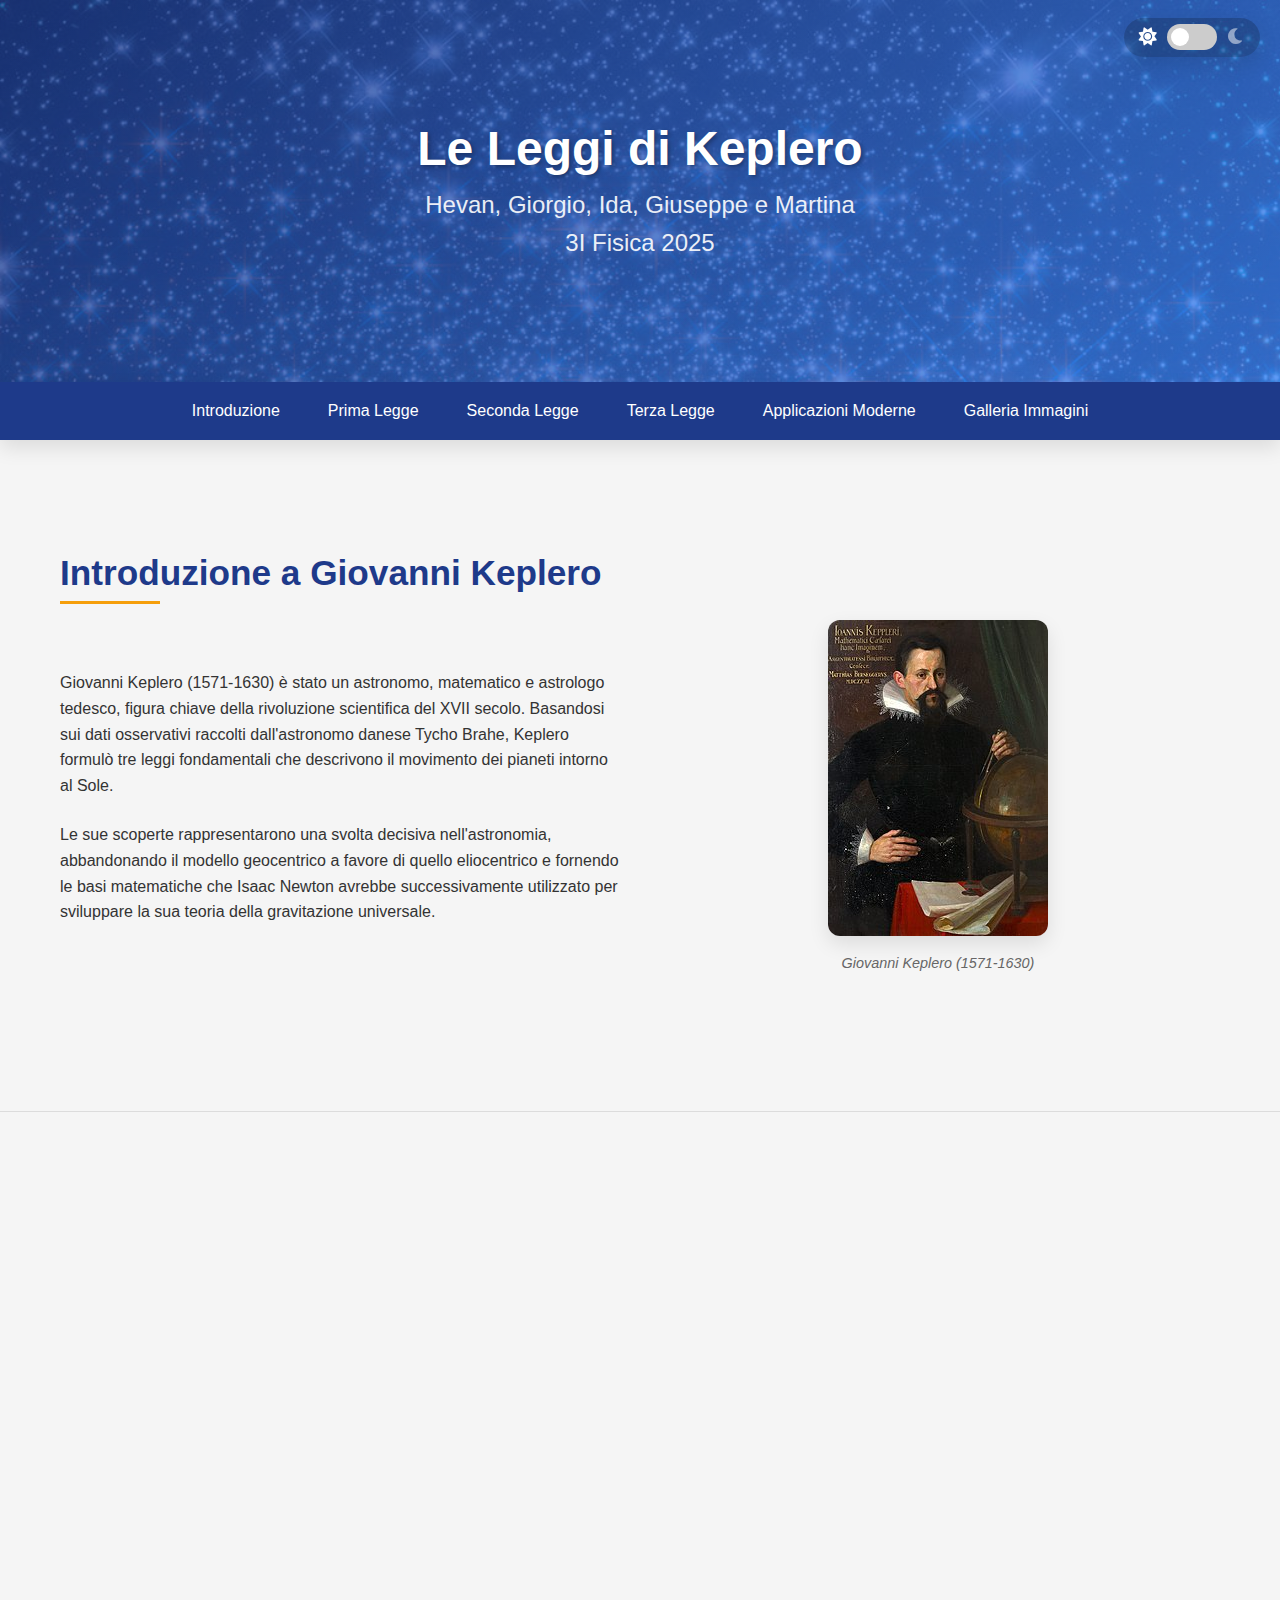
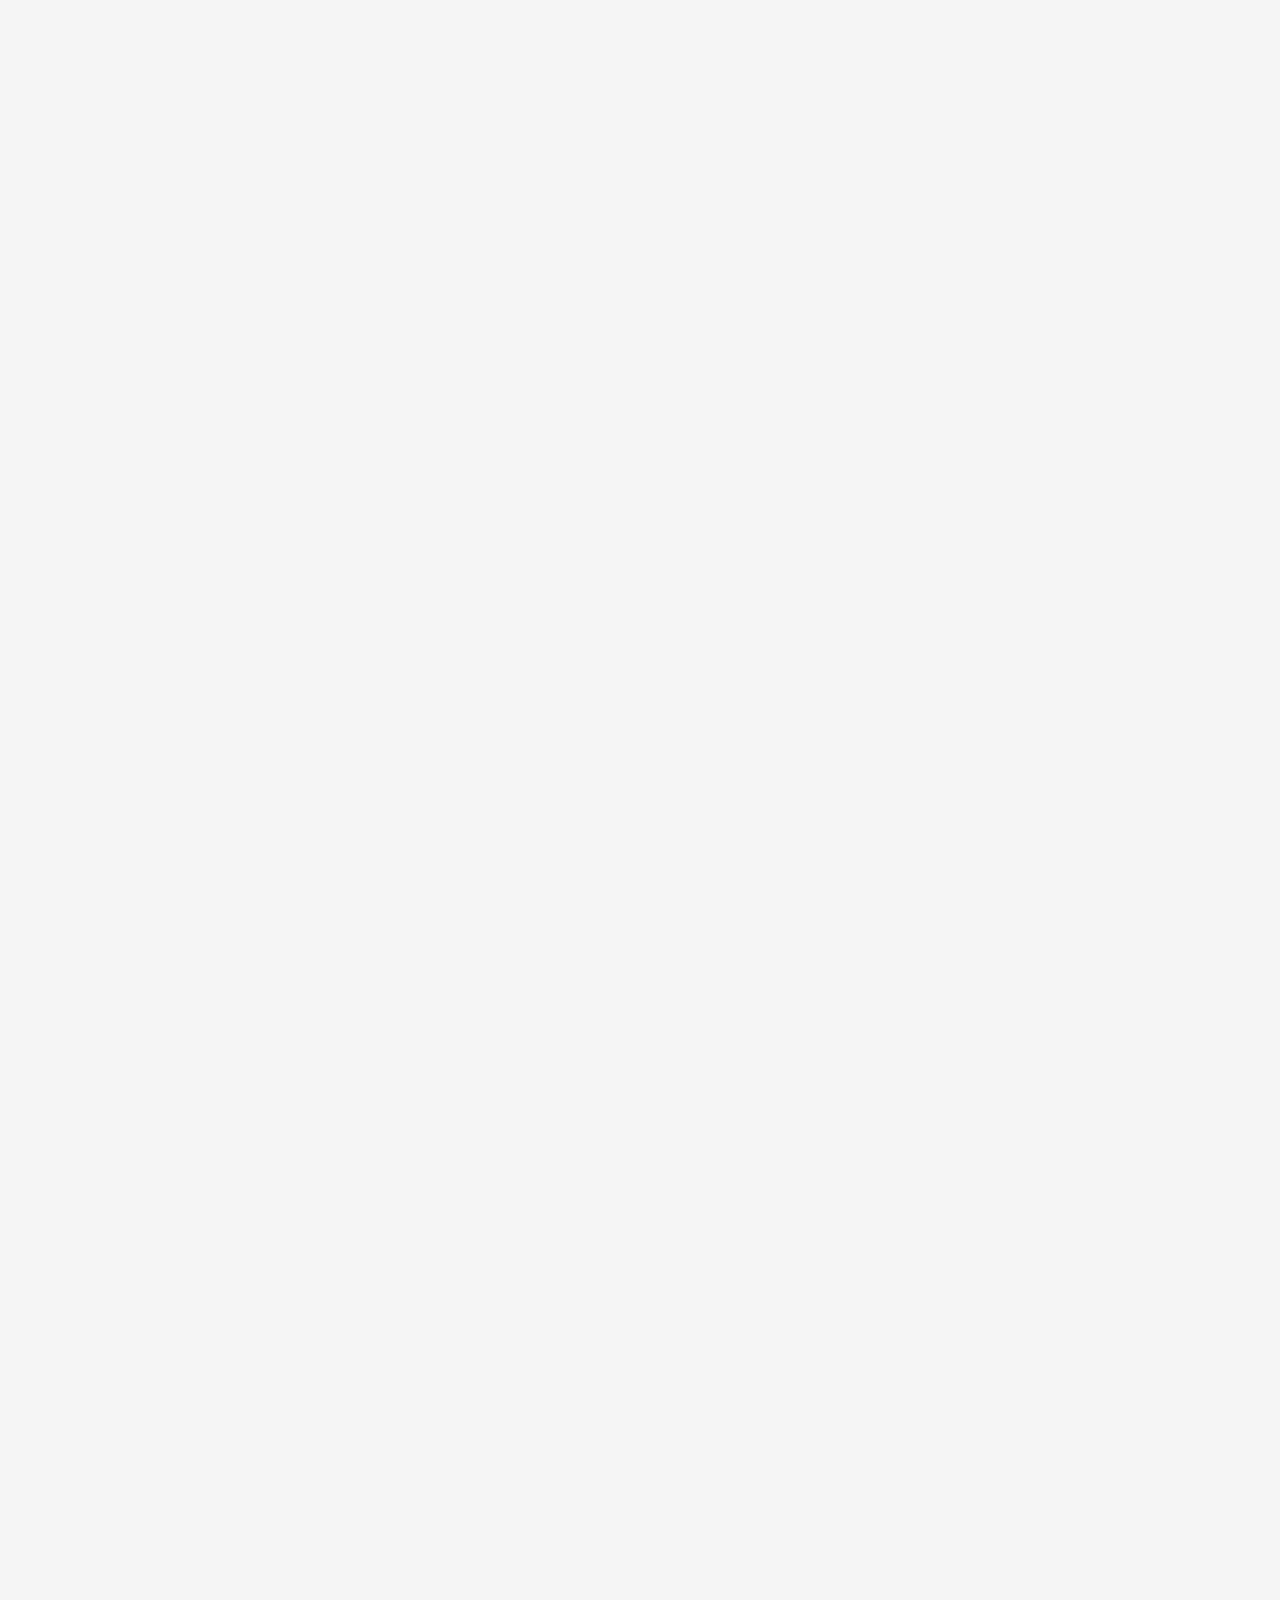
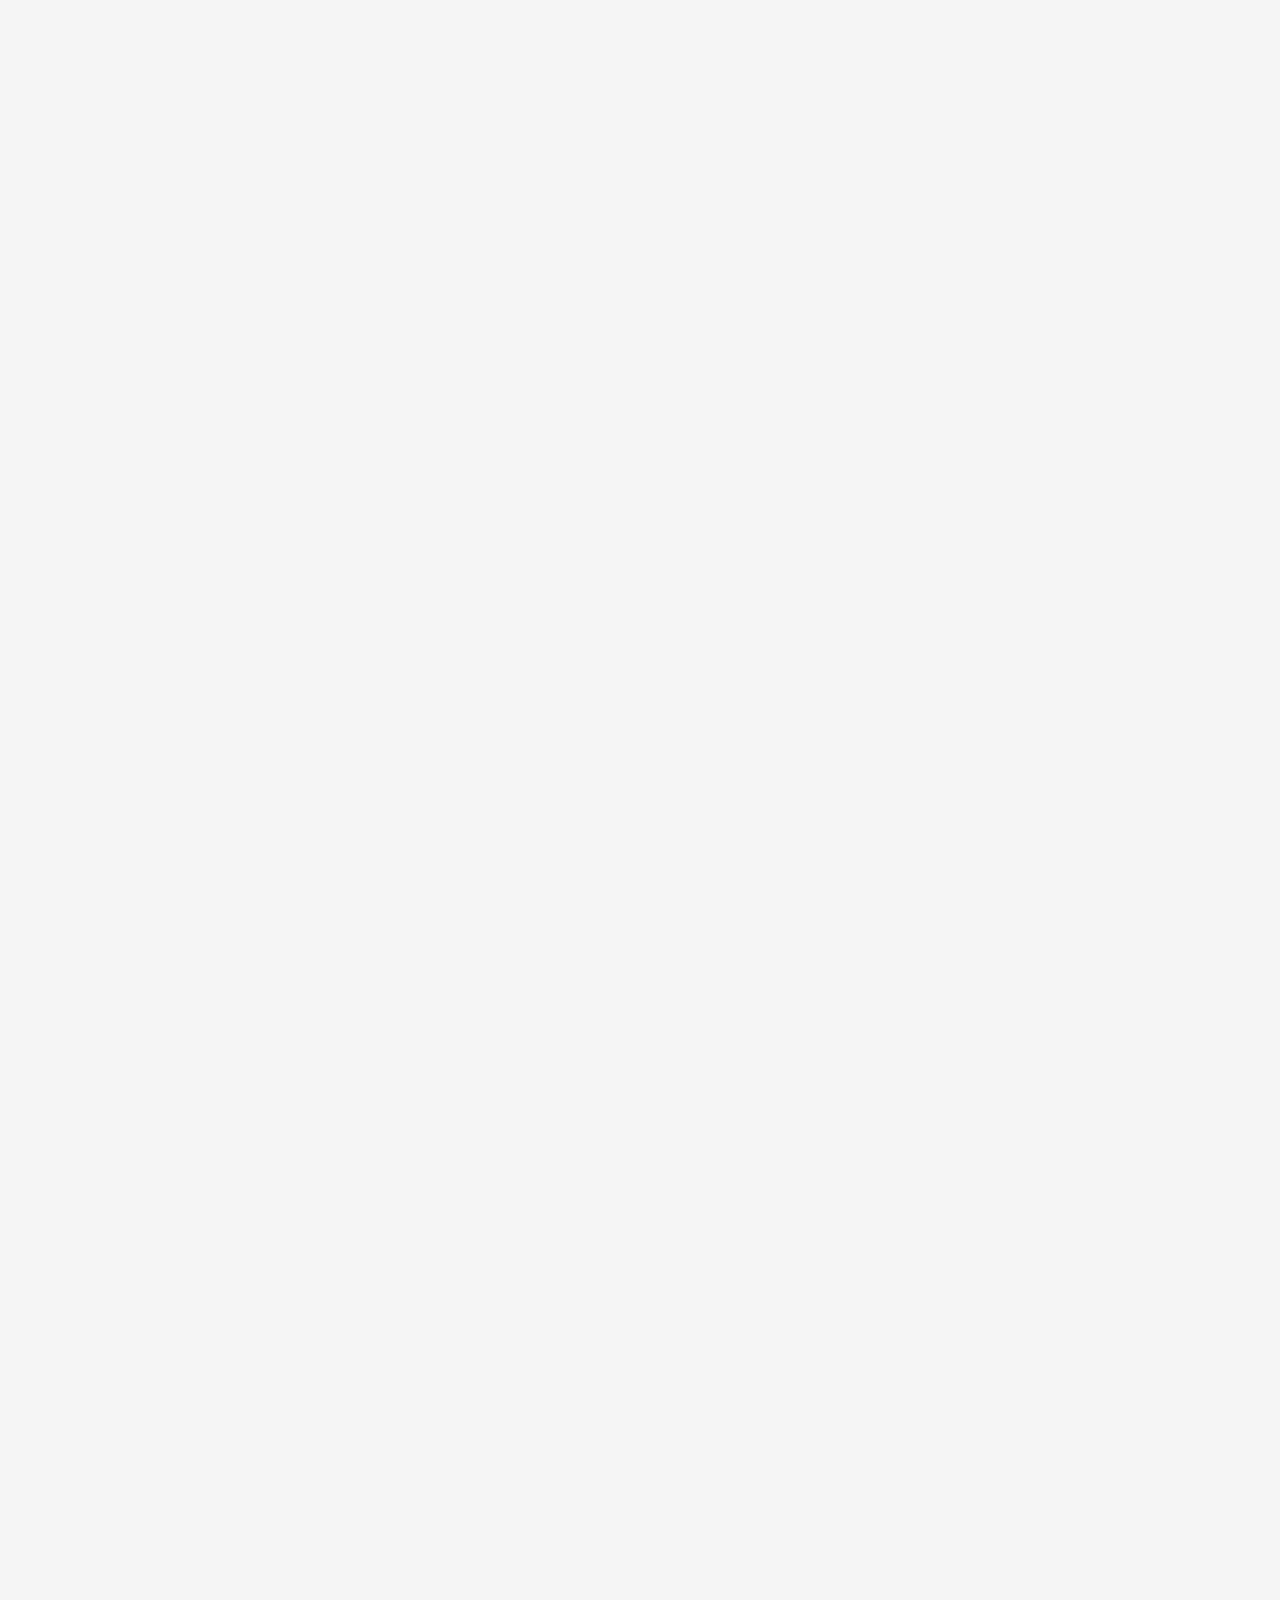
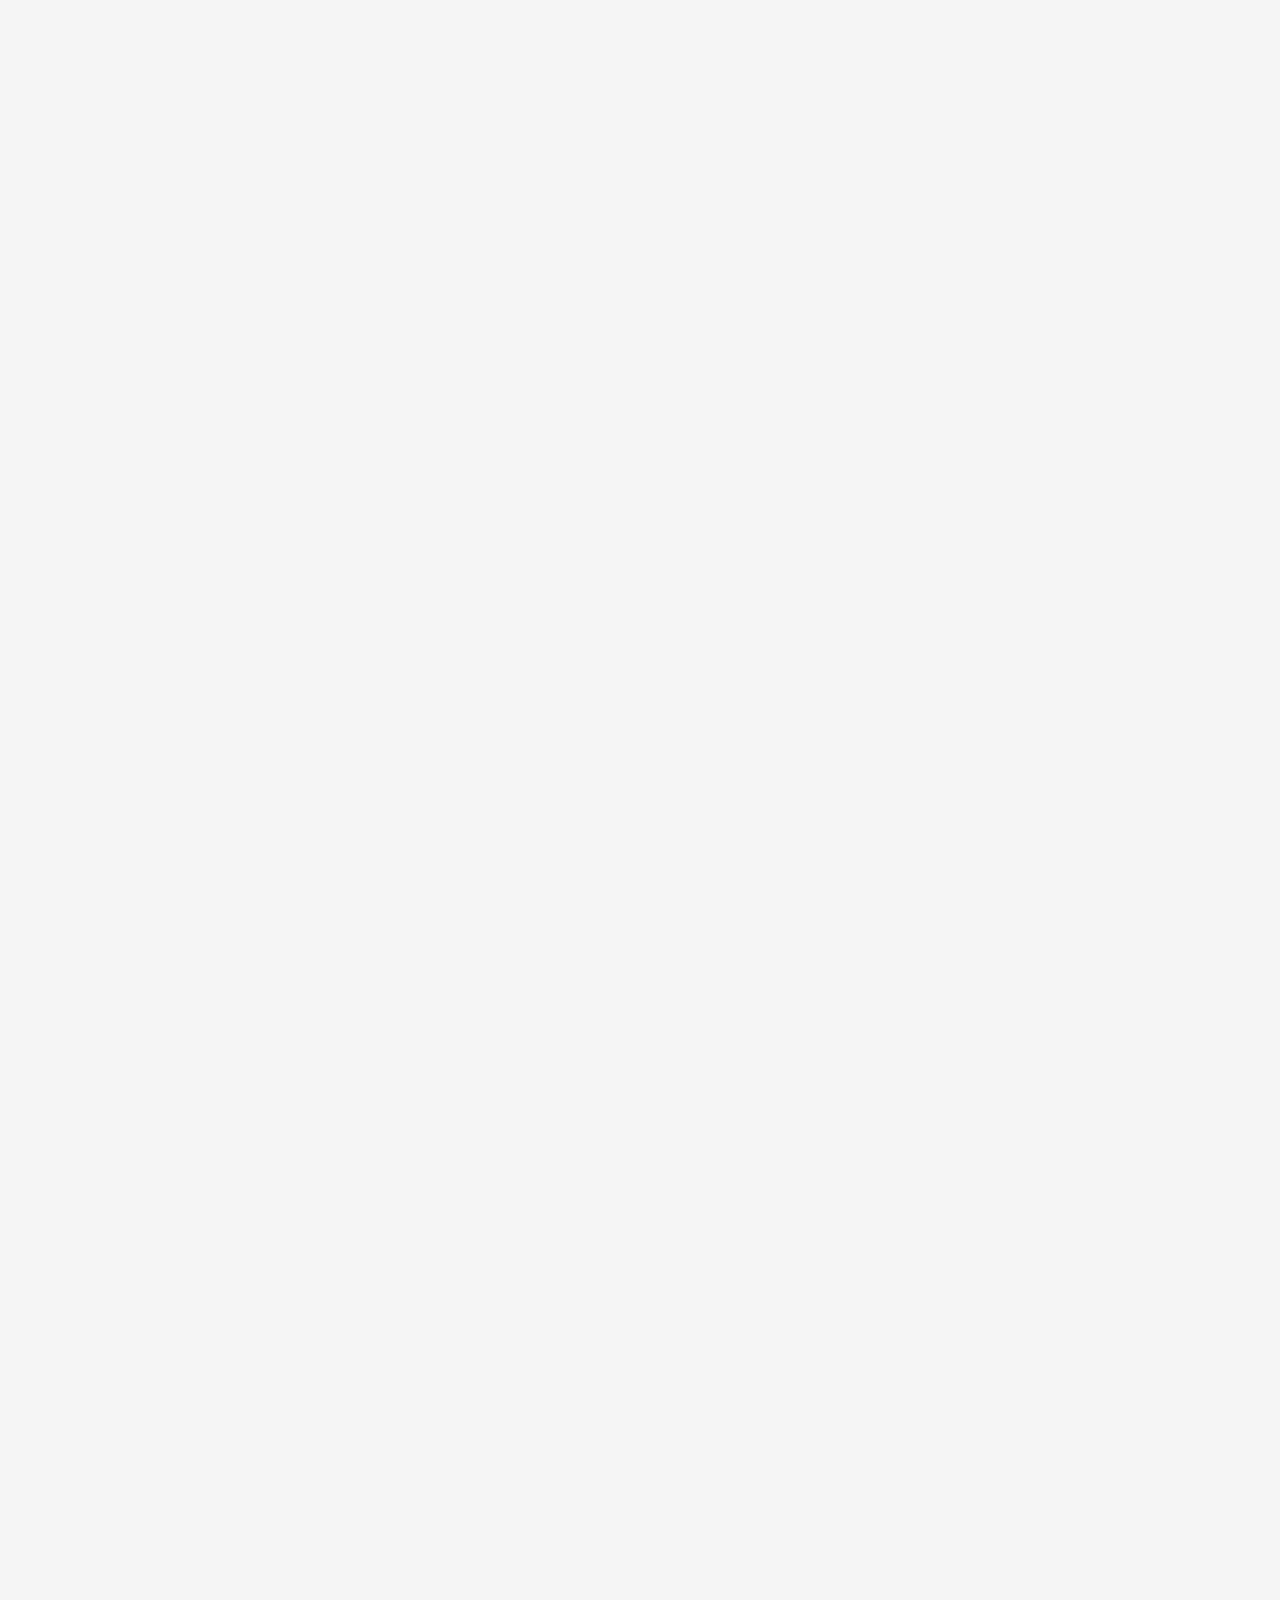
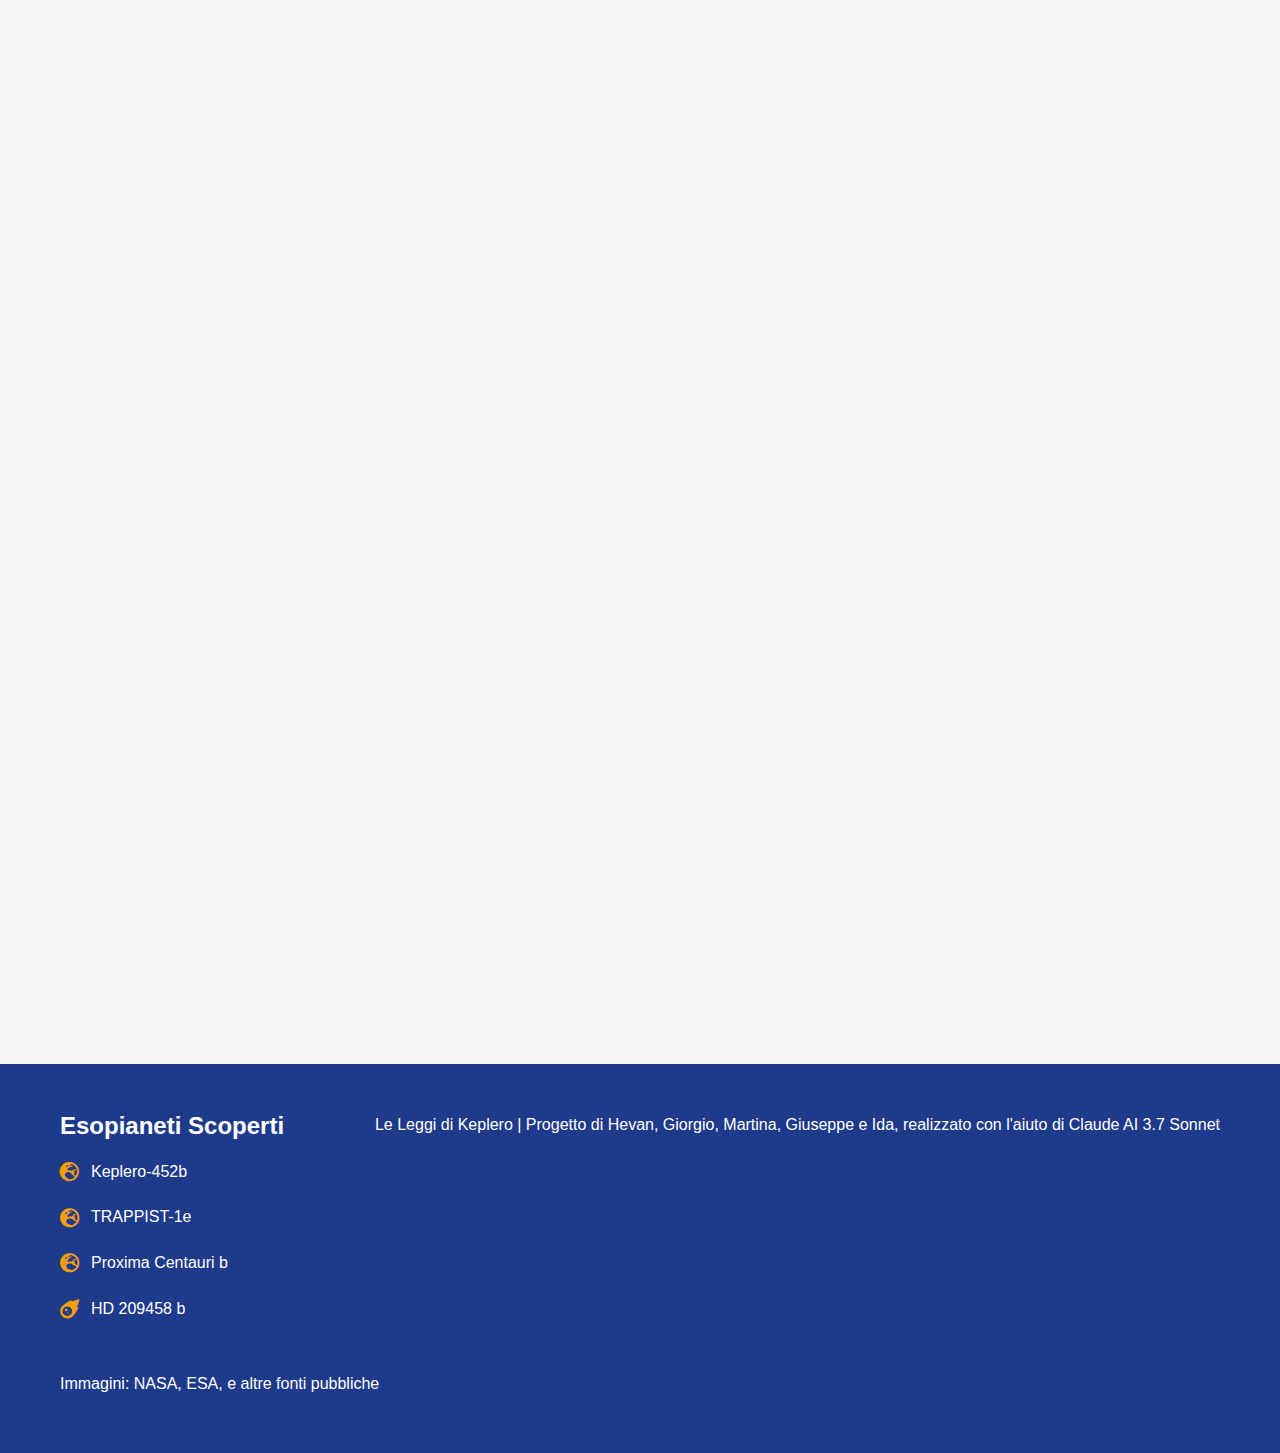
==== index.html @ 2bec8895 "Update index.html" ====
<!DOCTYPE html>
<html lang="it" data-theme="light">
<head>
    <meta charset="UTF-8">
    <meta name="viewport" content="width=device-width, initial-scale=1.0">
    <title>Le Leggi di Keplero</title>
    <link rel="stylesheet" href="styles.css">
    <link rel="icon" href="/images/Kepler.jpeg">
    <link rel="stylesheet" href="https://cdnjs.cloudflare.com/ajax/libs/font-awesome/6.0.0-beta3/css/all.min.css">
    <link rel="stylesheet" href="custom-icons.css">
</head>
<body>
    <!-- Theme Switch -->
    <div class="theme-switch-wrapper">
        <span class="theme-icon"><i class="fas fa-sun"></i></span>
        <label class="theme-switch" for="checkbox">
            <input type="checkbox" id="checkbox" />
            <div class="slider"></div>
        </label>
        <span class="theme-icon"><i class="fas fa-moon"></i></span>
    </div>

    <header>
        <div class="header-content">
            <h1>Le Leggi di Keplero</h1>
            <p class="subtitle"></p>
            <p class="subtitle">Hevan, Giorgio, Ida, Giuseppe e Martina</p>
            <p class="subtitle">3I Fisica 2025</p>
        </div>
    </header>

    <nav>
        <button class="dropdown-toggle"><i class="fas fa-chevron-down"></i> Menu</button>
        <ul class="dropdown-menu">
            <li><a href="#introduzione">Introduzione</a></li>
            <li><a href="#prima-legge">Prima Legge</a></li>
            <li><a href="#seconda-legge">Seconda Legge</a></li>
            <li><a href="#terza-legge">Terza Legge</a></li>
            <li><a href="#applicazioni">Applicazioni Moderne</a></li>
            <li><a href="#galleria">Galleria Immagini</a></li>
        </ul>
    </nav>

    <main>
        <section id="introduzione" class="section">
            <div class="container">
                <h2>Introduzione a Giovanni Keplero</h2>
                <div class="content-with-image">
                    <div class="text-content">
                        <p>Giovanni Keplero (1571-1630) è stato un astronomo, matematico e astrologo tedesco, figura chiave della rivoluzione scientifica del XVII secolo. Basandosi sui dati osservativi raccolti dall'astronomo danese Tycho Brahe, Keplero formulò tre leggi fondamentali che descrivono il movimento dei pianeti intorno al Sole.</p>
                        <p>Le sue scoperte rappresentarono una svolta decisiva nell'astronomia, abbandonando il modello geocentrico a favore di quello eliocentrico e fornendo le basi matematiche che Isaac Newton avrebbe successivamente utilizzato per sviluppare la sua teoria della gravitazione universale.</p>
                    </div>
                    <div class="image-container">
                        <img src="images/kepler-portrait.jpg" alt="Ritratto di Giovanni Keplero">
                        <p class="caption">Giovanni Keplero (1571-1630)</p>
                    </div>
                </div>
            </div>
        </section>

        <section id="prima-legge" class="section">
            <div class="container">
                <h2>Prima Legge di Keplero: Legge delle Orbite Ellittiche</h2>
                <div class="content-with-image">
                    <div class="text-content">
                        <p><strong>"L'orbita di ogni pianeta è un'ellisse, con il Sole situato in uno dei due fuochi."</strong></p>
                        <p>Questa legge rappresentò una rottura rivoluzionaria con la tradizione astronomica precedente, che considerava le orbite planetarie come circolari perfette. Giovanni Keplero scoprì che le orbite sono in realtà ellittiche, con il Sole posizionato in uno dei due fuochi dell'ellisse, non al centro.</p>
                        <p>L'eccentricità dell'ellisse varia da pianeta a pianeta: alcune orbite sono quasi circolari (come quella della Terra), mentre altre sono più allungate (come quella di Marte o di Plutone).</p>
                    </div>
                    <div class="image-container">
                        <img src="images/first-law.jpg" alt="Prima Legge di Keplero - Orbite Ellittiche">
                        <p class="caption">Rappresentazione dell'orbita ellittica con il Sole in uno dei fuochi</p>
                    </div>
                </div>
                <div class="formula-box">
                    <h3>Equazione dell'ellisse in forma canonica:</h3>
                    <p class="formula">$$\frac{x^2}{a^2} + \frac{y^2}{b^2} = 1$$</p>
                    <p>Dove:</p>
                    <ul>
                        <li>a = semiasse maggiore</li>
                        <li>b = semiasse minore (dove $b = \sqrt{a^2-c^2}$)</li>
                        <li>c = distanza focale</li>
                        <li>e = eccentricità</li>
                    </ul>
                </div>
            </div>
        </section>

        <section id="seconda-legge" class="section">
            <div class="container">
                <h2>Seconda Legge di Keplero: Legge delle Aree Uguali</h2>
                <div class="content-with-image">
                    <div class="text-content">
                        <p><strong>"La linea, detta raggio vettore, che congiunge un pianeta al Sole spazza aree uguali in tempi uguali."</strong></p>
                        <p>Questa legge descrive la velocità con cui un pianeta si muove lungo la sua orbita. Quando un pianeta è più vicino al Sole (perielio), si muove più velocemente; quando è più lontano (afelio), si muove più lentamente.</p>
                        <p>In termini matematici, la legge afferma che la velocità areolare (l'area spazzata dalla linea Sole-pianeta nell'unità di tempo) è costante. Questa legge è una conseguenza della conservazione del momento angolare.</p>
                    </div>
                    <div class="image-container">
                        <img src="images/second-law.jpg" alt="Seconda Legge di Keplero - Aree Uguali">
                        <p class="caption">Aree uguali sono spazzate in tempi uguali</p>
                    </div>
                </div>
                <div class="formula-box">
                    <h3>Relazione tra velocità e distanza:</h3>
                    <p class="formula">$$v_A \cdot D_A = v_P \cdot D_P$$</p>
                    <p>Dove:</p>
                    <ul>
                        <li>v<sub>A</sub> = velocità all'afelio</li>
                        <li>v<sub>P</sub> = velocità al perielio</li>
                        <li>D<sub>A</sub> = a + c = distanza dal Sole all'afelio</li>
                        <li>D<sub>P</sub> = a - c = distanza dal Sole al perielio</li>
                    </ul>
                    <p class="note">Questa formula è una conseguenza diretta della conservazione del momento angolare e mostra come la velocità di un pianeta sia inversamente proporzionale alla sua distanza dal Sole.</p>
                </div>
            </div>
        </section>

        <section id="terza-legge" class="section">
            <div class="container">
                <h2>Terza Legge di Keplero: Legge del periodo di rivoluzione</h2>
                <div class="content-with-image">
                    <div class="text-content">
                        <p><strong>"Il quadrato del periodo orbitale di un pianeta è proporzionale al cubo del semiasse maggiore della sua orbita."</strong></p>
                        <p>Questa legge stabilisce una relazione matematica precisa tra il tempo che un pianeta impiega per completare un'orbita (periodo orbitale) e la sua distanza media dal Sole (semiasse maggiore dell'ellisse).</p>
                        <p>Giovanni Keplero scoprì questa relazione confrontando i dati di diversi pianeti, notando che i pianeti più lontani dal Sole impiegano più tempo per completare le loro orbite secondo una proporzione specifica.</p>
                    </div>
                    <div class="image-container">
                        <img src="images/third-law.jpg" alt="Terza Legge di Keplero - Legge Armonica">
                        <p class="caption">Relazione tra periodo orbitale e distanza dal Sole</p>
                    </div>
                </div>
                <div class="formula-box">
                    <h3>Formula matematica:</h3>
                    <p class="formula">$${T^2} = {K}\cdot{a^3}$$</p>
                    <p>Dove:</p>
                    <ul>
                        <li>T = periodo orbitale</li>
                        <li>a = semiasse maggiore</li>
                        <li>K = costante di Keplero</li>
                    </ul>
                </div>
            </div>
        </section>

        <section id="applicazioni" class="section">
            <div class="container">
                <h2>Applicazioni Moderne delle Leggi di Keplero</h2>
                <div class="applications-grid">
                    <div class="application-card">
                        <div class="card-icon"><i class="fas fa-satellite"></i></div>
                        <h3>Meccanica Orbitale</h3>
                        <p>Le leggi di Keplero sono fondamentali per il calcolo delle orbite dei satelliti artificiali e per le missioni spaziali. Ingegneri e scienziati utilizzano queste leggi per determinare le traiettorie ottimali e il consumo di carburante.</p>
                    </div>
                    <div class="application-card">
                        <div class="card-icon"><i class="fas fa-globe-europe"></i></div>
                        <h3>Scoperta di Esopianeti</h3>
                        <p>Gli astronomi utilizzano le deviazioni dalle leggi di Keplero per rilevare pianeti extrasolari. Osservando le "oscillazioni" di una stella, possono dedurre la presenza e le caratteristiche dei pianeti che le orbitano attorno.</p>
                    </div>
                    <div class="application-card">
                        <div class="card-icon"><i class="fas fa-rocket"></i></div>
                        <h3>Missioni Interplanetarie</h3>
                        <p>Per le missioni verso altri pianeti, le leggi di Keplero aiutano a calcolare le "finestre di lancio" ottimali e le manovre di assistenza gravitazionale, risparmiando tempo e carburante.</p>
                    </div>
                    <div class="application-card">
                        <div class="card-icon"><i class="fas fa-meteor"></i></div>
                        <h3>Studio degli Asteroidi</h3>
                        <p>Le leggi di Keplero sono utilizzate per tracciare le orbite degli asteroidi e valutare il rischio di impatto con la Terra, contribuendo ai sistemi di allerta precoce.</p>
                    </div>
                </div>
            </div>
        </section>
<!-- Aggiungere questa nuova sezione dopo la sezione delle applicazioni -->
    <section id="simulazioni" class="section">
        <div class="container">
            <h2>Simulazioni Interattive</h2>
            <div class="simulation-container">
                <div class="simulation-info">
                    <h3>Esplora le Leggi di Keplero</h3>
                    <p>Prova le simulazioni interattive delle Leggi di Keplero realizzate dall'Università del Colorado. Queste simulazioni ti permettono di esplorare il movimento dei pianeti e visualizzare in modo dinamico i principi descritti dalle leggi di Keplero.</p>
                    <p>Puoi modificare parametri come la massa, la velocità e la posizione dei pianeti per vedere come cambiano le loro orbite, sperimentare con l'eccentricità delle ellissi e osservare la legge delle aree in azione.</p>
                </div>
                <a href="https://phet.colorado.edu/it/simulations/" target="_blank" class="phet-button">
                    <span>Vai alle Simulazioni PhET</span>
                    <i class="fas fa-external-link-alt"></i>
                </a>
            </div>
            <div class="simulation-preview">
                <div class="preview-frame">
                    <iframe src="https://phet.colorado.edu/sims/html/keplers-laws/latest/keplers-laws_it.html" width="100%" height="500" frameborder="0" allowfullscreen></iframe>
                </div>
                <p class="caption">Simulazioni interattive delle Leggi di Keplero - PhET Colorado</p>
            </div>
        </div>
    </section>

        <section id="galleria" class="section">
            <div class="container">
                <h2>Galleria Immagini</h2>
                <div class="gallery">
                    <div class="gallery-item">
                        <img src="images/solar-system.jpg" alt="Sistema Solare">
                        <p class="caption">Il Sistema Solare con le orbite ellittiche dei pianeti</p>
                    </div>
                    <div class="gallery-item">
                        <img src="images/kepler-manuscript.jpg" alt="Manoscritto di Keplero">
                        <p class="caption">Pagina originale dal manoscritto di Giovanni Keplero</p>
                    </div>
                    <div class="gallery-item">
                        <img src="images/kepler-telescope.jpg" alt="Telescopio Keplero">
                        <p class="caption">Il telescopio spaziale Keplero, lanciato dalla NASA nel 2009</p>
                    </div>
                    <div class="gallery-item">
                        <img src="images/exoplanets.jpg" alt="Esopianeti">
                        <p class="caption">Rappresentazione artistica di un sistema di esopianeti</p>
                    </div>
                </div>
            </div>
        </section>
    </main>

    <footer>
        <div class="container">
            <div class="footer-content">
                <div class="footer-section">
                    <h3>Esopianeti Scoperti</h3>
                    <ul class="exoplanet-list">
                        <li><i class="fas fa-planet-ringed"></i> <a href="https://exoplanets.nasa.gov/exoplanet-catalog/5194/kepler-452-b/">Keplero-452b</a></li>
                        <li><i class="fas fa-planet"></i> <a href="https://exoplanets.nasa.gov/exoplanet-catalog/7841/trappist-1-e/" target="_blank">TRAPPIST-1e</a></li>
                        <li><i class="fas fa-globe-europe"></i> <a href="https://exoplanets.nasa.gov/exoplanet-catalog/5934/proxima-centauri-b/" target="_blank">Proxima Centauri b</a></li>
                        <li><i class="fas fa-meteor"></i> <a href="https://exoplanets.nasa.gov/exoplanet-catalog/7020/hd-209458-b/" target="_blank">HD 209458 b</a></li>
                    </ul>
                </div>
                <p> Le Leggi di Keplero | Progetto di Hevan, Giorgio, Martina, Giuseppe e Ida, realizzato con l'aiuto di Claude AI 3.7 Sonnet</p>
                <p>Immagini: NASA, ESA, e altre fonti pubbliche</p>
            </div>
        </div>
    </footer>

    <script src="https://polyfill.io/v3/polyfill.min.js?features=es6"></script>
    <script id="MathJax-script" async src="https://cdn.jsdelivr.net/npm/mathjax@3/es5/tex-mml-chtml.js"></script>
    <script>
        window.MathJax = {
            tex: {
                inlineMath: [['$', '$'], ['\\(', '\\)']],
                displayMath: [['$$', '$$'], ['\\[', '\\]']],
                processEscapes: true
            },
            svg: {
                fontCache: 'global'
            },
            startup: {
                ready: function() {
                    MathJax.startup.defaultReady();
                    
                    // Function to update MathJax for dark mode
                    function updateMathJaxForTheme() {
                        const isDarkMode = document.documentElement.getAttribute('data-theme') === 'dark';
                        const mathElements = document.querySelectorAll('.formula');
                        
                        mathElements.forEach(function(element) {
                            if (isDarkMode) {
                                element.classList.add('dark-formula');
                            } else {
                                element.classList.remove('dark-formula');
                            }
                        });
                        
                        // Force MathJax to rerender
                        MathJax.typeset();
                    }
                    
                    // Initial update
                    updateMathJaxForTheme();
                    
                    // Listen for theme changes
                    const toggleSwitch = document.querySelector('#checkbox');
                    if (toggleSwitch) {
                        toggleSwitch.addEventListener('change', updateMathJaxForTheme);
                    }
                }
            }
        };
    </script>
    <script src="script.js"></script>
    
    <!-- Lightbox -->
    <div class="lightbox" id="imageLightbox">
        <div class="lightbox-close">
            <i class="fas fa-times"></i>
        </div>
        <div class="lightbox-content">
            <img src="" alt="" class="lightbox-image">
            <div class="lightbox-navigation">
                <div class="lightbox-nav-button prev-button">
                    <i class="fas fa-chevron-left"></i>
                </div>
                <div class="lightbox-nav-button next-button">
                    <i class="fas fa-chevron-right"></i>
                </div>
            </div>
        </div>
        <p class="lightbox-caption"></p>
    </div>
</body>
</html>
---- styles.css ----
/* Base Styles */
:root {
    --primary-color: #1e3a8a;
    --secondary-color: #3b82f6;
    --accent-color: #f59e0b;
    --background-color: #f5f5f5;
    --text-color: #333;
    --light-text: #fff;
    --border-radius: 12px;
    --box-shadow: 0 8px 20px rgba(0, 0, 0, 0.1);
    --card-bg: #fff;
    --formula-bg: #fff;
    --formula-text: #000;
    --nav-bg: #1e3a8a;
    --header-bg: linear-gradient(135deg, #1e3a8a, #3b82f6);
    --section-bg: #f5f5f5;
    --transition-speed: 0.4s;
}

[data-theme="dark"] {
    --primary-color: #4f46e5;
    --secondary-color: #818cf8;
    --accent-color: #fbbf24;
    --background-color: #0f172a;
    --text-color: #f0f0f0;
    --light-text: #fff;
    --box-shadow: 0 8px 20px rgba(0, 0, 0, 0.3);
    --card-bg: #1e293b;
    --formula-bg: #1e293b;
    --formula-text: #fff;
    --nav-bg: #0f172a;
    --header-bg: linear-gradient(135deg, #0f172a, #1e293b);
    --section-bg: #0f172a;
}

* {
    margin: 0;
    padding: 0;
    box-sizing: border-box;
}

body {
    font-family: 'Segoe UI', Tahoma, Geneva, Verdana, sans-serif;
    line-height: 1.6;
    color: var(--text-color);
    background-color: var(--background-color);
    overflow-x: hidden;
    transition: background-color var(--transition-speed) ease, color var(--transition-speed) ease;
}

.container {
    max-width: 1200px;
    margin: 0 auto;
    padding: 0 20px;
}

/* Typography */
h1, h2, h3 {
    font-weight: 700;
    line-height: 1.2;
    margin-bottom: 1rem;
    color: var(--primary-color);
}

h1 {
    font-size: 3rem;
}

h2 {
    font-size: 2.2rem;
    position: relative;
    padding-bottom: 10px;
}

h2::after {
    content: '';
    position: absolute;
    bottom: 0;
    left: 0;
    width: 100px;
    height: 3px;
    background-color: var(--accent-color);
}

h3 {
    font-size: 1.5rem;
}

p {
    margin-bottom: 1.5rem;
}

/* Header */
header {
    background: var(--header-bg);
    color: var(--light-text);
    padding: 120px 0;
    text-align: center;
    position: relative;
    overflow: hidden;
    transition: background var(--transition-speed) ease;
}

header::before {
    content: '';
    position: absolute;
    top: 0;
    left: 0;
    width: 100%;
    height: 100%;
    background-image: url('images/stars-bg.jpg');
    background-size: cover;
    opacity: 0.2;
    z-index: 0;
    animation: slowZoom 20s infinite alternate;
}

@keyframes slowZoom {
    from { transform: scale(1); }
    to { transform: scale(1.1); }
}

.header-content {
    position: relative;
    z-index: 1;
}

header h1 {
    color: var(--light-text);
    margin-bottom: 0.5rem;
    text-shadow: 2px 2px 4px rgba(0, 0, 0, 0.3);
}

.subtitle {
    font-size: 1.5rem;
    margin-bottom: 0;
    color: var(--light-text);
    opacity: 0.9;
}

/* Navigation */
nav {
    background-color: var(--nav-bg);
    position: sticky;
    top: 0;
    z-index: 100;
    box-shadow: var(--box-shadow);
    transition: background-color var(--transition-speed) ease;
}

nav ul {
    display: flex;
    justify-content: center;
    list-style: none;
}

nav li {
    padding: 0;
    position: relative;
}

nav a {
    display: block;
    color: var(--light-text);
    text-decoration: none;
    padding: 1rem 1.5rem;
    transition: background-color 0.3s, color 0.3s;
    font-weight: 500;
    position: relative;
}

nav a::after {
    content: '';
    position: absolute;
    width: 0;
    height: 3px;
    bottom: 0;
    left: 50%;
    background-color: var(--accent-color);
    transition: width 0.3s ease, left 0.3s ease;
}

nav a:hover::after, nav a.active::after {
    width: 100%;
    left: 0;
}

nav a:hover {
    background-color: var(--secondary-color);
}

nav a.active {
    background-color: rgba(255, 255, 255, 0.1);
    font-weight: 600;
}

.dropdown-toggle {
    display: none;
    background-color: var(--primary-color);
    color: var(--light-text);
    border: none;
    padding: 10px 15px;
    cursor: pointer;
    width: 100%;
    text-align: center;
    font-size: 1.2rem;
}

.dropdown-toggle i {
    transition: transform 0.3s ease;
}

.dropdown-toggle.active i {
    transform: rotate(180deg);
}

.dropdown-menu {
    display: flex;
    justify-content: center;
    list-style: none;
    background-color: var(--nav-bg);
    width: 100%;
}

.dropdown-menu li a {
    color: var(--light-text);
    padding: 1rem 1.5rem;
    display: block;
    font-weight: 500;
    text-decoration: none;
    transition: background-color 0.3s;
}

.dropdown-menu li a:hover {
    background-color: var(--secondary-color);
}

@media (max-width: 768px) {
    .dropdown-toggle {
        display: block;
    }
    
    .dropdown-menu {
        display: none;
        flex-direction: column;
        background-color: var(--nav-bg);
        box-shadow: var(--box-shadow);
        z-index: 1000;
        width: 100%;
    }
    
    .dropdown-menu li {
        width: 100%;
        text-align: center;
        border-bottom: 1px solid rgba(255, 255, 255, 0.1);
    }
    
    .dropdown-menu li:last-child {
        border-bottom: none;
    }
    
    .dropdown-menu li a {
        width: 100%;
        display: block;
        padding: 15px 0;
        font-size: 1.1rem;
    }
    
    .dropdown-toggle.active + .dropdown-menu {
        display: flex;
    }
    
    nav ul {
        padding: 0;
        margin: 0;
    }
}

/* Main Content */
main {
    padding: 2rem 0;
    background-color: var(--section-bg);
    transition: background-color var(--transition-speed) ease;
}

.section {
    padding: 5rem 0;
    border-bottom: 1px solid rgba(0, 0, 0, 0.1);
    opacity: 0;
    transform: translateY(20px);
    transition: opacity 0.8s ease, transform 0.8s ease, background-color var(--transition-speed) ease;
}

.section.visible {
    opacity: 1;
    transform: translateY(0);
}

[data-theme="dark"] .section {
    border-bottom: 1px solid rgba(255, 255, 255, 0.1);
}

.section:last-child {
    border-bottom: none;
}

.content-with-image {
    display: flex;
    flex-wrap: wrap;
    gap: 2rem;
    align-items: center;
    margin-bottom: 2rem;
}

.text-content {
    flex: 1;
    min-width: 300px;
}

.image-container {
    flex: 1;
    min-width: 300px;
    text-align: center;
}

.image-container img {
    max-width: 100%;
    height: auto;
    border-radius: var(--border-radius);
    box-shadow: var(--box-shadow);
    transition: transform 0.3s;
}

.image-container img:hover {
    transform: scale(1.02);
}

.caption {
    font-style: italic;
    color: #666;
    margin-top: 0.5rem;
    font-size: 0.9rem;
}

/* Formula Box */
.formula-box {
    background-color: var(--formula-bg);
    border-radius: var(--border-radius);
    padding: 2.5rem;
    box-shadow: var(--box-shadow);
    margin-top: 2rem;
    border: 1px solid rgba(0, 0, 0, 0.05);
    transition: transform 0.3s ease, box-shadow 0.3s ease, background-color var(--transition-speed) ease;
}

.formula-box:hover {
    transform: translateY(-5px);
    box-shadow: 0 12px 25px rgba(0, 0, 0, 0.15);
}

.formula {
    font-size: 1.2rem;
    text-align: center;
    margin: 1.5rem 0;
    color: var(--formula-text);
}

.advanced-note {
    font-style: italic;
    color: var(--primary-color);
    margin-top: 1.5rem;
    margin-bottom: 0.5rem;
    font-weight: 600;
    font-size: 1.1rem;
    border-left: 3px solid var(--accent-color);
    padding-left: 10px;
}

.mjx-chtml {
    display: inline-block;
    line-height: 0;
    text-indent: 0;
    text-align: left;
    text-transform: none;
    font-style: normal;
    font-weight: normal;
    font-size: 100%;
    font-size-adjust: none;
    letter-spacing: normal;
    word-wrap: normal;
    direction: ltr;
    margin: 0 auto;
}

/* LaTeX formula styling for dark mode */
[data-theme="dark"] .formula .katex {
    color: var(--formula-text);
}

[data-theme="dark"] .formula .katex .mord {
    color: var(--formula-text);
}

[data-theme="dark"] .dark-formula .MathJax {
    filter: invert(1) hue-rotate(180deg);
}

[data-theme="dark"] .dark-formula .MJX-TEX {
    filter: invert(1) hue-rotate(180deg);
}

[data-theme="dark"] img {
    opacity: 1;
}

/* Applications Grid */
.applications-grid {
    display: grid;
    grid-template-columns: repeat(auto-fill, minmax(280px, 1fr));
    gap: 2rem;
    margin-top: 2rem;
}

.application-card {
    display: flex;
    flex-direction: column;
    justify-content: center;
    align-items: center;
    margin: 0 auto;
    width: 80%;
    background-color: var(--card-bg);
    border-radius: var(--border-radius);
    padding: 2.5rem;
    box-shadow: var(--box-shadow);
    transition: transform 0.3s ease, box-shadow 0.3s ease, background-color var(--transition-speed) ease;
    border: 1px solid rgba(0, 0, 0, 0.05);
    position: relative;
    overflow: hidden;
}

.application-card::before {
    content: '';
    position: absolute;
    top: 0;
    left: 0;
    width: 100%;
    height: 5px;
    background: linear-gradient(90deg, var(--primary-color), var(--accent-color));
    transform: scaleX(0);
    transform-origin: left;
    transition: transform 0.3s ease;
}

.application-card:hover {
    transform: translateY(-8px);
    box-shadow: 0 15px 30px rgba(0, 0, 0, 0.15);
}

.application-card:hover::before {
    transform: scaleX(1);
}

.card-icon {
    font-size: 2.5rem;
    color: var(--accent-color);
    margin-bottom: 1rem;
    text-align: center;
}

/* Gallery */
.gallery {
    display: grid;
    grid-template-columns: repeat(auto-fit, minmax(300px, 1fr));
    gap: 2rem;
    margin-top: 2rem;
}

.gallery-item {
    overflow: hidden;
    border-radius: var(--border-radius);
    box-shadow: var(--box-shadow);
    background-color: var(--card-bg);
    transition: transform 0.3s ease, box-shadow 0.3s ease;
    position: relative;
}

.gallery-item img {
    width: 100%;
    height: 250px;
    object-fit: cover;
    transition: transform 0.5s ease;
}

.gallery-item:hover {
    transform: translateY(-5px);
    box-shadow: 0 15px 30px rgba(0, 0, 0, 0.15);
}

.gallery-item:hover img {
    transform: scale(1.08);
}

.gallery-item .caption {
    padding: 1.2rem;
    text-align: center;
    color: var(--text-color);
    transition: color var(--transition-speed) ease;
}

/* Footer */
footer {
    background-color: var(--primary-color);
    color: var(--light-text);
    padding: 3rem 0;
}

.footer-content {
    display: flex;
    flex-wrap: wrap;
    justify-content: space-between;
    gap: 2rem;
}

.footer-section {
    flex: 1;
    min-width: 250px;
}

.footer-section h3 {
    color: var(--light-text);
    margin-bottom: 1rem;
}

.exoplanet-list {
    list-style: none;
    padding: 0;
}

.exoplanet-list li {
    margin-bottom: 1rem;
    display: flex;
    align-items: center;
    transition: transform 0.3s ease;
}

.exoplanet-list li:hover {
    transform: translateX(5px);
}

.exoplanet-list li i {
    margin-right: 12px;
    color: var(--accent-color);
    font-size: 1.2rem;
}

.exoplanet-list a {
    color: #fff;
    text-decoration: none;
    font-weight: 500;
    position: relative;
    padding: 2px 0;
    transition: color 0.3s ease;
}

.exoplanet-list a::after {
    content: '';
    position: absolute;
    bottom: -2px;
    left: 0;
    width: 100%;
    height: 2px;
    background-color: var(--accent-color);
    transform: scaleX(0);
    transform-origin: right;
    transition: transform 0.3s ease;
}

.exoplanet-list a:hover {
    color: var(--accent-color);
}

.exoplanet-list a:hover::after {
    transform: scaleX(1);
    transform-origin: left;
}

footer p {
    margin-bottom: 0.5rem;
}

/* Global Link Styles */
a {
    color: var(--secondary-color);
    text-decoration: none;
    transition: color 0.3s ease, text-decoration 0.3s ease;
    position: relative;
}

a:hover {
    color: var(--accent-color);
}

.content-with-image a, 
.formula-box a, 
.application-card a {
    font-weight: 500;
    border-bottom: 1px dashed var(--secondary-color);
    padding-bottom: 1px;
}

.content-with-image a:hover, 
.formula-box a:hover, 
.application-card a:hover {
    border-bottom: 1px solid var(--accent-color);
}

/* Button-style links */
.button-link {
    display: inline-block;
    background-color: var(--secondary-color);
    color: white;
    padding: 0.6rem 1.2rem;
    border-radius: 30px;
    font-weight: 600;
    transition: background-color 0.3s ease, transform 0.3s ease;
    box-shadow: 0 4px 10px rgba(59, 130, 246, 0.3);
    margin: 0.5rem 0;
}

.button-link:hover {
    background-color: var(--primary-color);
    color: white;
    transform: translateY(-3px);
    box-shadow: 0 6px 15px rgba(59, 130, 246, 0.4);
}

[data-theme="dark"] .button-link {
    box-shadow: 0 4px 10px rgba(79, 70, 229, 0.4);
}

[data-theme="dark"] .button-link:hover {
    box-shadow: 0 6px 15px rgba(79, 70, 229, 0.5);
}

/* Theme Switch */
.theme-switch-wrapper {
    display: flex;
    align-items: center;
    position: fixed;
    top: 18px;
    right: 20px;
    z-index: 999;
    background-color: rgba(0, 0, 0, 0.2);
    border-radius: 30px;
    padding: 5px 15px;
    box-shadow: var(--box-shadow);
}

.theme-switch {
    display: inline-block;
    height: 26px;
    position: relative;
    width: 50px;
    margin: 0 10px;
}

.theme-switch input {
    display: none;
}

.slider {
    background-color: #ccc;
    bottom: 0;
    cursor: pointer;
    left: 0;
    position: absolute;
    right: 0;
    top: 0;
    transition: .4s;
    border-radius: 34px;
}

.slider:before {
    background-color: white;
    bottom: 4px;
    content: "";
    height: 18px;
    left: 4px;
    position: absolute;
    transition: .4s;
    width: 18px;
    border-radius: 50%;
}

input:checked + .slider {
    background-color: var(--accent-color);
}

input:checked + .slider:before {
    transform: translateX(24px);
}

.theme-icon {
    color: var(--light-text);
    font-size: 18px;
}

[data-theme="dark"] .theme-icon:first-child {
    opacity: 0.5;
}

[data-theme="light"] .theme-icon:last-child {
    opacity: 0.5;
}

/* Responsive Adjustments */
@media (max-width: 768px) {
    h1 {
        font-size: 2.5rem;
    }
    
    h2 {
        font-size: 1.8rem;
    }
    
    header {
        padding: 60px 0;
    }
    
    nav ul {
        flex-direction: column;
    }
    
    nav a {
        text-align: center;
        padding: 0.8rem;
    }
    
    .content-with-image {
        flex-direction: column;
    }
    
    .section {
        padding: 3rem 0;
    }
}

/* Animation */
@keyframes fadeIn {
    from { opacity: 0; transform: translateY(20px); }
    to { opacity: 1; transform: translateY(0); }
}

.section {
    animation: fadeIn 0.8s ease-out forwards;
}

.section:nth-child(2) { animation-delay: 0.2s; }
.section:nth-child(3) { animation-delay: 0.4s; }
.section:nth-child(4) { animation-delay: 0.6s; }
.section:nth-child(5) { animation-delay: 0.8s; }

/* Simulation Styles */
.simulation-container {
    display: flex;
    flex-direction: column;
    gap: 2rem;
    margin-bottom: 2rem;
}

.simulation-features {
    display: flex;
    flex-wrap: wrap;
    gap: 1rem;
    justify-content: center;
}

.feature {
    display: flex;
    align-items: center;
    gap: 0.5rem;
    background-color: var(--card-bg);
    padding: 0.8rem 1.5rem;
    border-radius: 30px;
    box-shadow: var(--box-shadow);
    transition: transform 0.3s ease, background-color var(--transition-speed) ease;
}

.feature:hover {
    transform: translateY(-3px);
}

.feature i {
    color: var(--accent-color);
}

.phet-button {
    display: inline-flex;
    align-items: center;
    gap: 0.8rem;
    background-color: var(--accent-color);
    color: #fff;
    padding: 1rem 2rem;
    border-radius: 30px;
    text-decoration: none;
    font-weight: 600;
    margin-top: 1.5rem;
    transition: transform 0.3s ease, box-shadow 0.3s ease, background-color 0.3s ease;
    box-shadow: 0 5px 15px rgba(245, 158, 11, 0.4);
}

.phet-button:hover {
    transform: translateY(-3px);
    background-color: #e68a00;
    box-shadow: 0 8px 20px rgba(245, 158, 11, 0.5);
}

.simulation-preview {
    background-color: var(--card-bg);
    border-radius: var(--border-radius);
    overflow: hidden;
    box-shadow: var(--box-shadow);
    transition: transform 0.3s ease, box-shadow 0.3s ease;
}

.simulation-preview:hover {
    transform: translateY(-5px);
    box-shadow: 0 15px 30px rgba(0, 0, 0, 0.15);
}

.preview-frame {
    width: 100%;
    height: 100%;
    position: relative;
}

.preview-frame iframe {
    border: none;
    width: 100%;
    height: 500px;
}

.simulation-preview .caption {
    padding: 1rem;
    text-align: center;
    border-top: 1px solid rgba(0, 0, 0, 0.05);
    background-color: var(--card-bg);
    color: var(--text-color);
}

/* Scroll To Top Button */
.scroll-to-top {
    position: fixed;
    bottom: 30px;
    right: 30px;
    background-color: var(--primary-color);
    color: white;
    width: 50px;
    height: 50px;
    border-radius: 50%;
    display: flex;
    justify-content: center;
    align-items: center;
    cursor: pointer;
    opacity: 0;
    visibility: hidden;
    transform: translateY(20px);
    transition: all 0.3s ease;
    box-shadow: 0 5px 15px rgba(0, 0, 0, 0.2);
    z-index: 99;
}

.scroll-to-top.visible {
    opacity: 1;
    visibility: visible;
    transform: translateY(0);
}

.scroll-to-top:hover {
    background-color: var(--secondary-color);
    transform: translateY(-5px);
}

/* Lightbox */
.lightbox {
    display: none;
    position: fixed;
    top: 0;
    left: 0;
    width: 100%;
    height: 100%;
    background-color: rgba(0, 0, 0, 0.9);
    z-index: 1000;
    justify-content: center;
    align-items: center;
    flex-direction: column;
    transition: opacity 0.3s ease;
    opacity: 0;
}

.lightbox.active {
    display: flex;
    opacity: 1;
}

.lightbox-content {
    position: relative;
    max-width: 90%;
    max-height: 80vh;
    margin: 20px;
    animation: zoomIn 0.3s ease;
}

.lightbox-image {
    display: block;
    max-width: 100%;
    max-height: 80vh;
    object-fit: contain;
    border-radius: 5px;
    box-shadow: 0 5px 25px rgba(0, 0, 0, 0.5);
}

.lightbox-caption {
    color: #fff;
    text-align: center;
    margin-top: 15px;
    padding: 10px;
    max-width: 80%;
    font-size: 1.1rem;
}

.lightbox-close {
    position: absolute;
    top: 20px;
    right: 20px;
    color: #fff;
    font-size: 30px;
    cursor: pointer;
    width: 40px;
    height: 40px;
    display: flex;
    align-items: center;
    justify-content: center;
    background-color: rgba(0, 0, 0, 0.5);
    border-radius: 50%;
    transition: background-color 0.3s ease, transform 0.3s ease;
}

.lightbox-close:hover {
    background-color: rgba(255, 255, 255, 0.2);
    transform: rotate(90deg);
}

.lightbox-navigation {
    position: absolute;
    width: 100%;
    display: flex;
    justify-content: space-between;
    top: 50%;
    transform: translateY(-50%);
    padding: 0 20px;
    box-sizing: border-box;
}

.lightbox-nav-button {
    color: #fff;
    font-size: 24px;
    cursor: pointer;
    width: 50px;
    height: 50px;
    display: flex;
    align-items: center;
    justify-content: center;
    background-color: rgba(0, 0, 0, 0.5);
    border-radius: 50%;
    transition: background-color 0.3s ease, transform 0.3s ease;
}

.lightbox-nav-button:hover {
    background-color: rgba(255, 255, 255, 0.2);
    transform: scale(1.1);
}

@keyframes zoomIn {
    from {
        transform: scale(0.9);
        opacity: 0;
    }
    to {
        transform: scale(1);
        opacity: 1;
    }
}

/* Cursor per le immagini della galleria */
.gallery-item img {
    cursor: pointer;
}
---- custom-icons.css ----
/* Custom Exoplanet Icons */
.fa-planet:before {
    content: "\f7a2"; /* Using Saturn icon as base */
    display: inline-block;
}

.fa-planet-ringed:before {
    content: "\f7a2"; /* Using Saturn icon */
    display: inline-block;
}

/* Add a slight rotation to differentiate planets */
.fa-planet-ringed {
    transform: rotate(15deg);
}
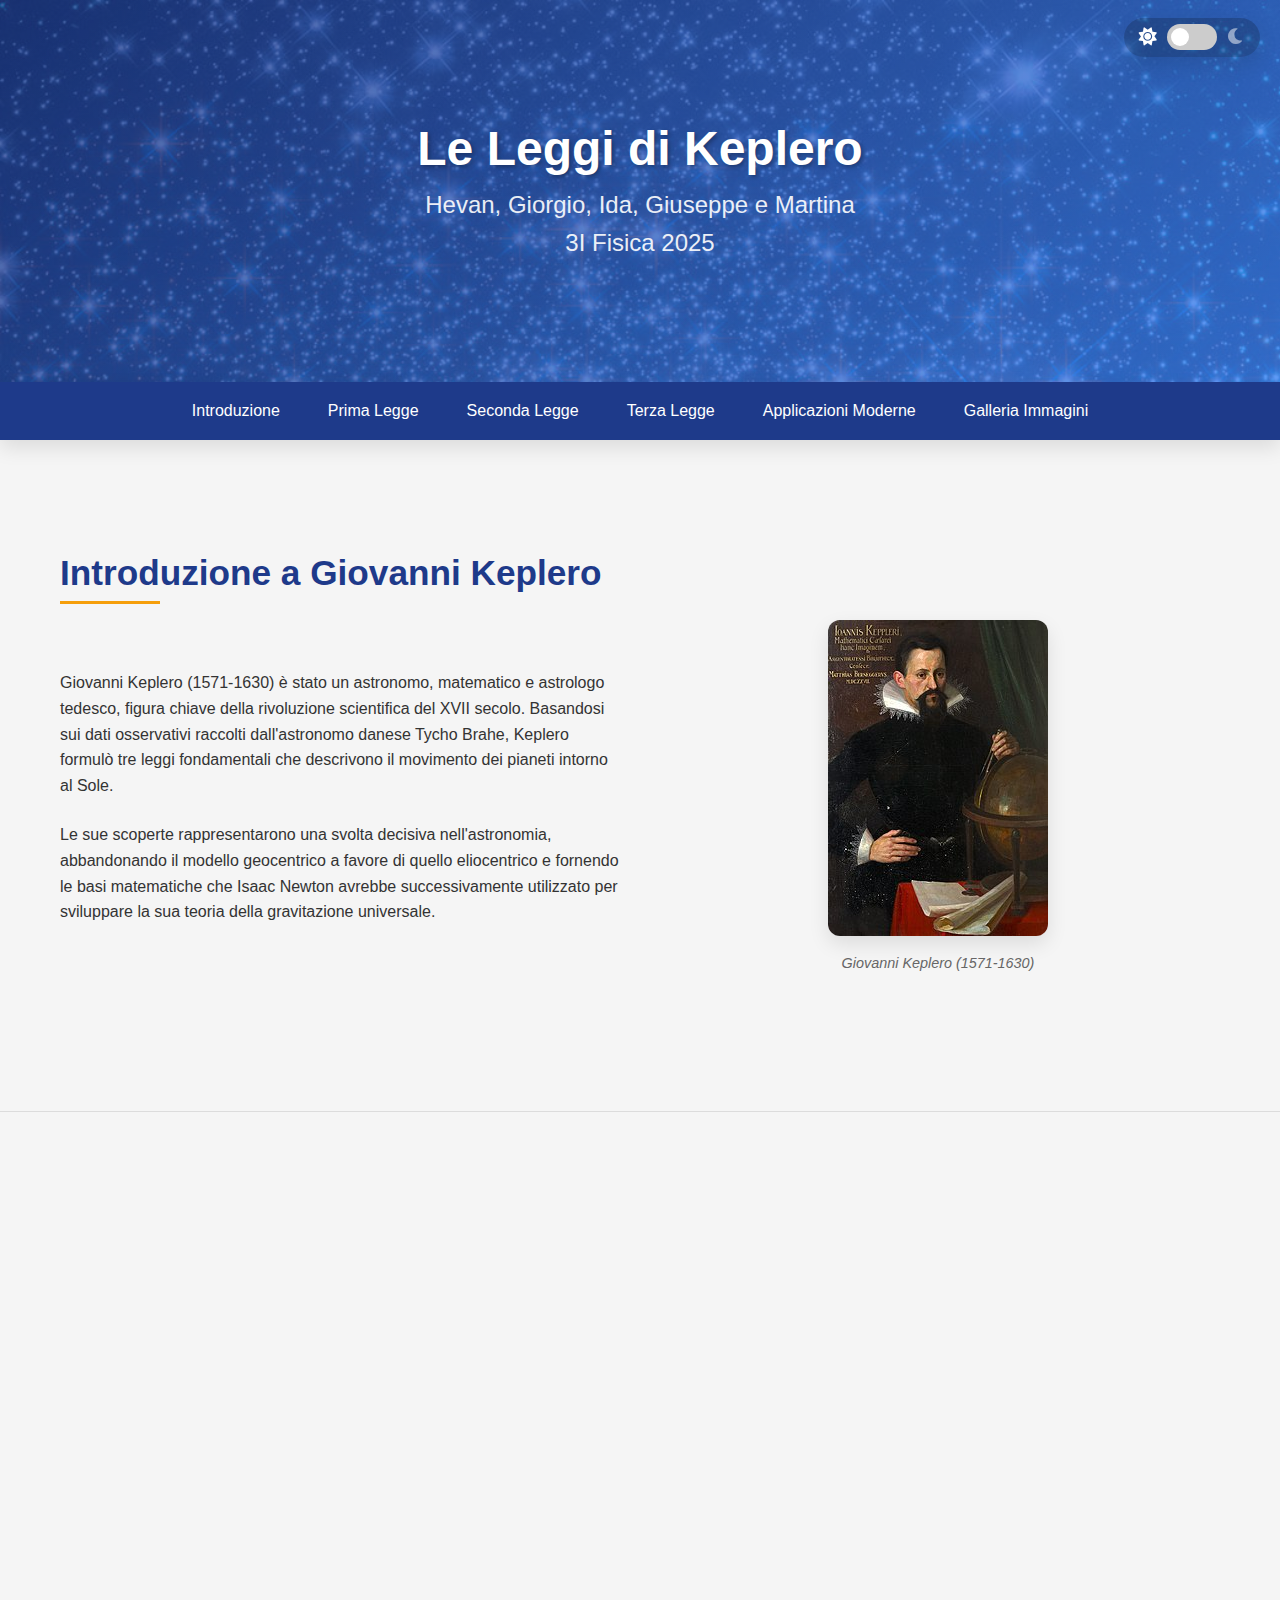
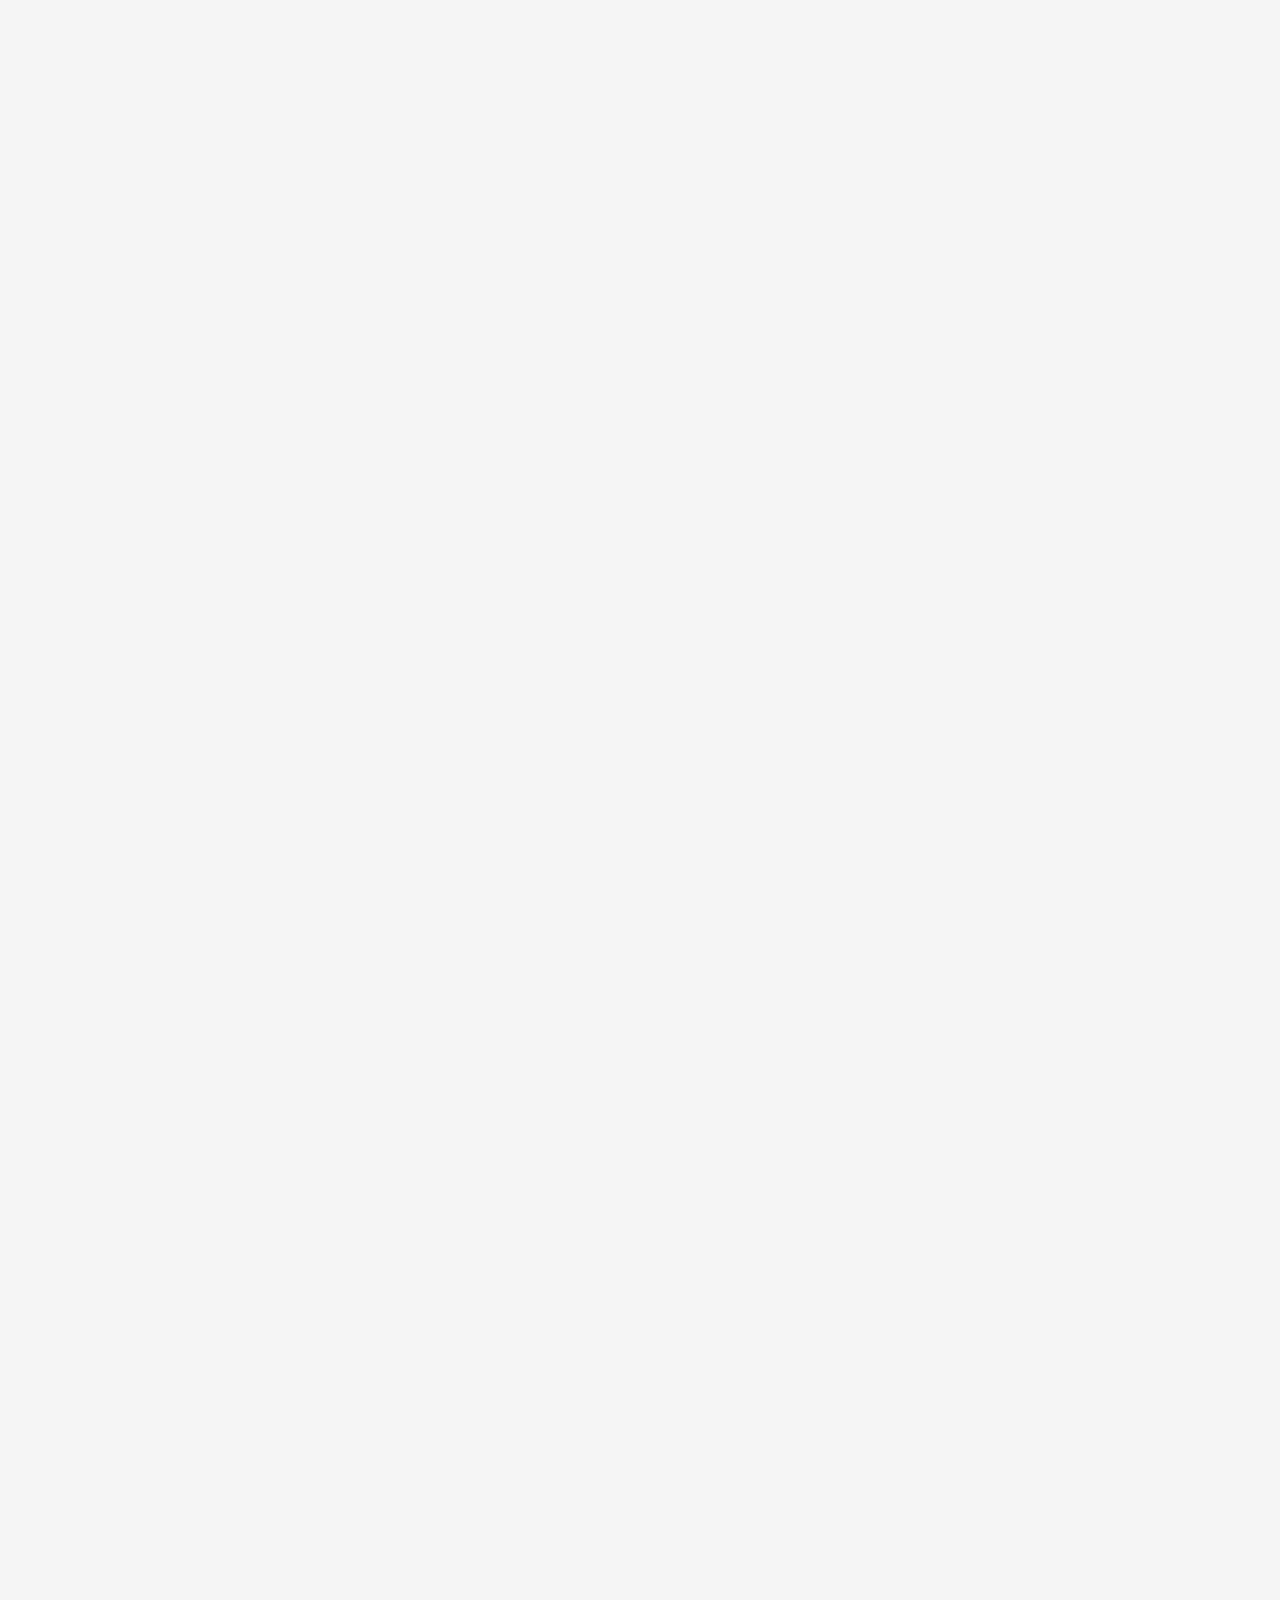
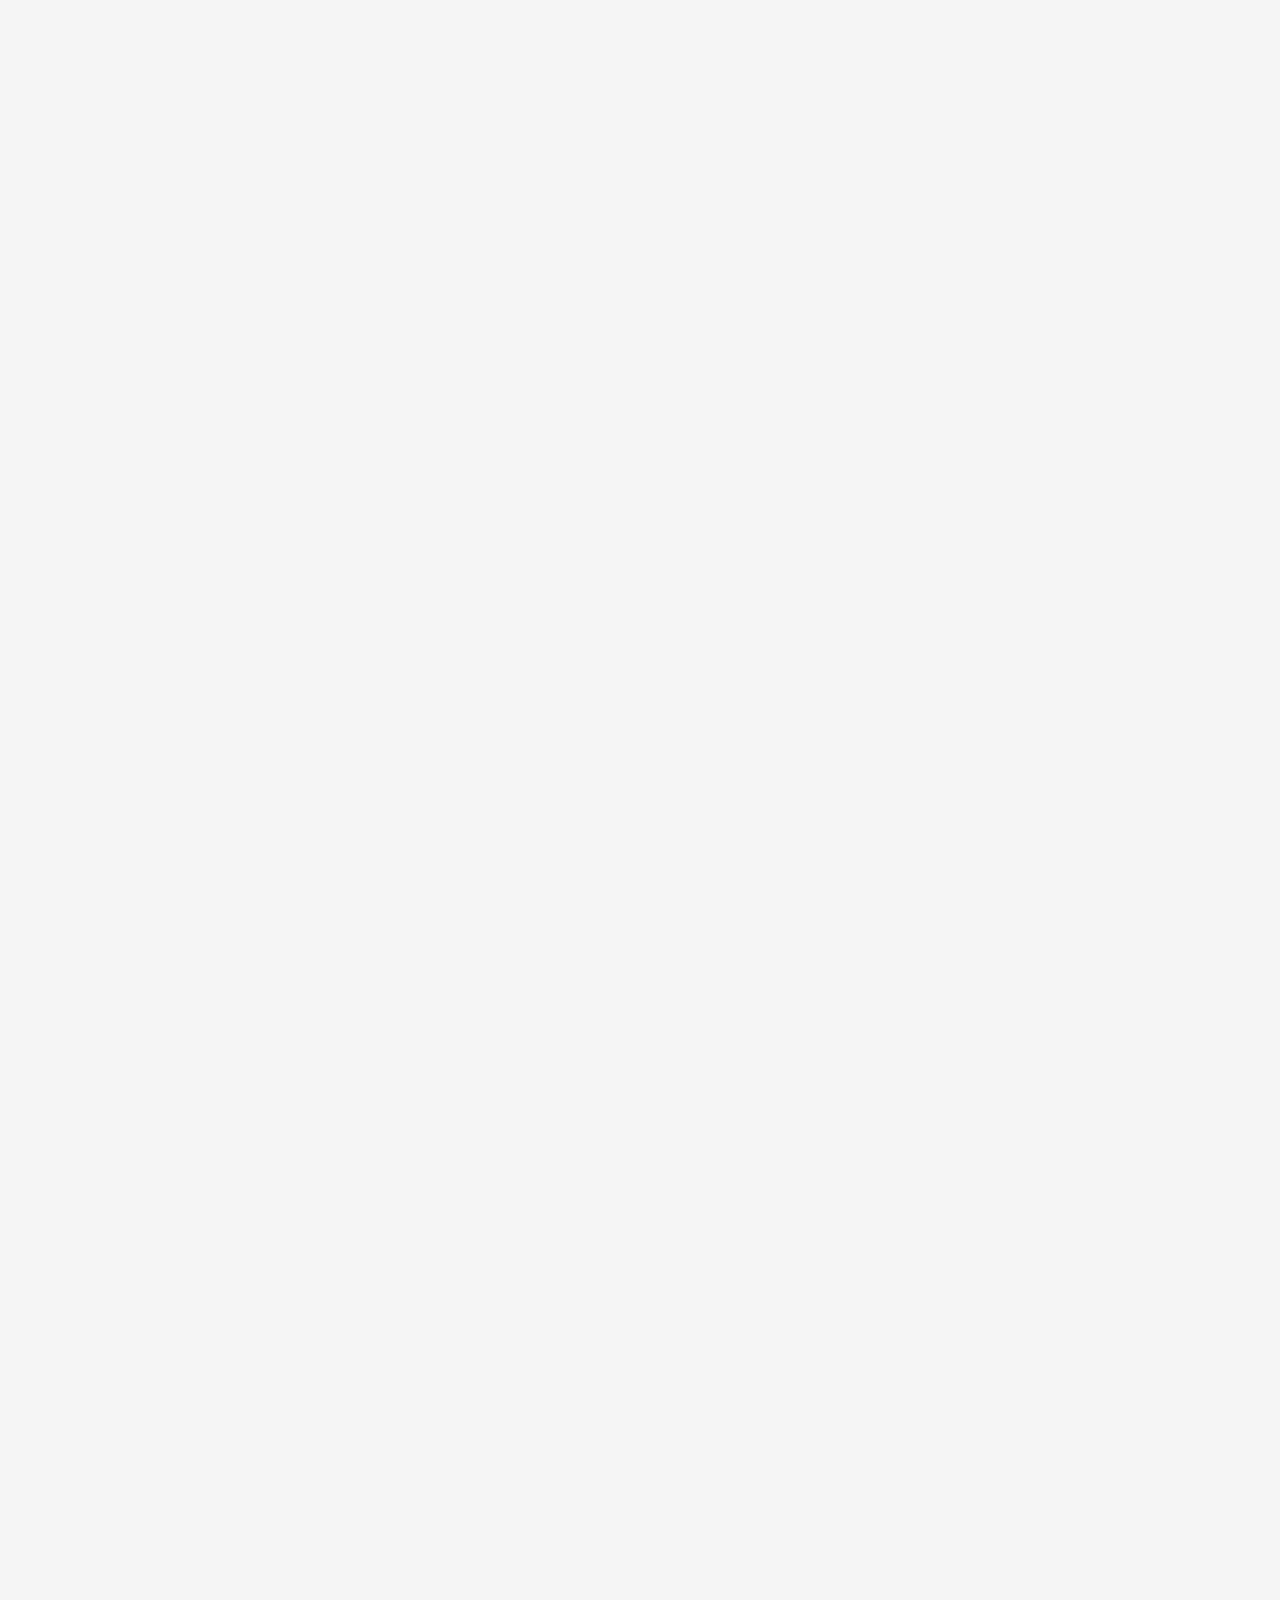
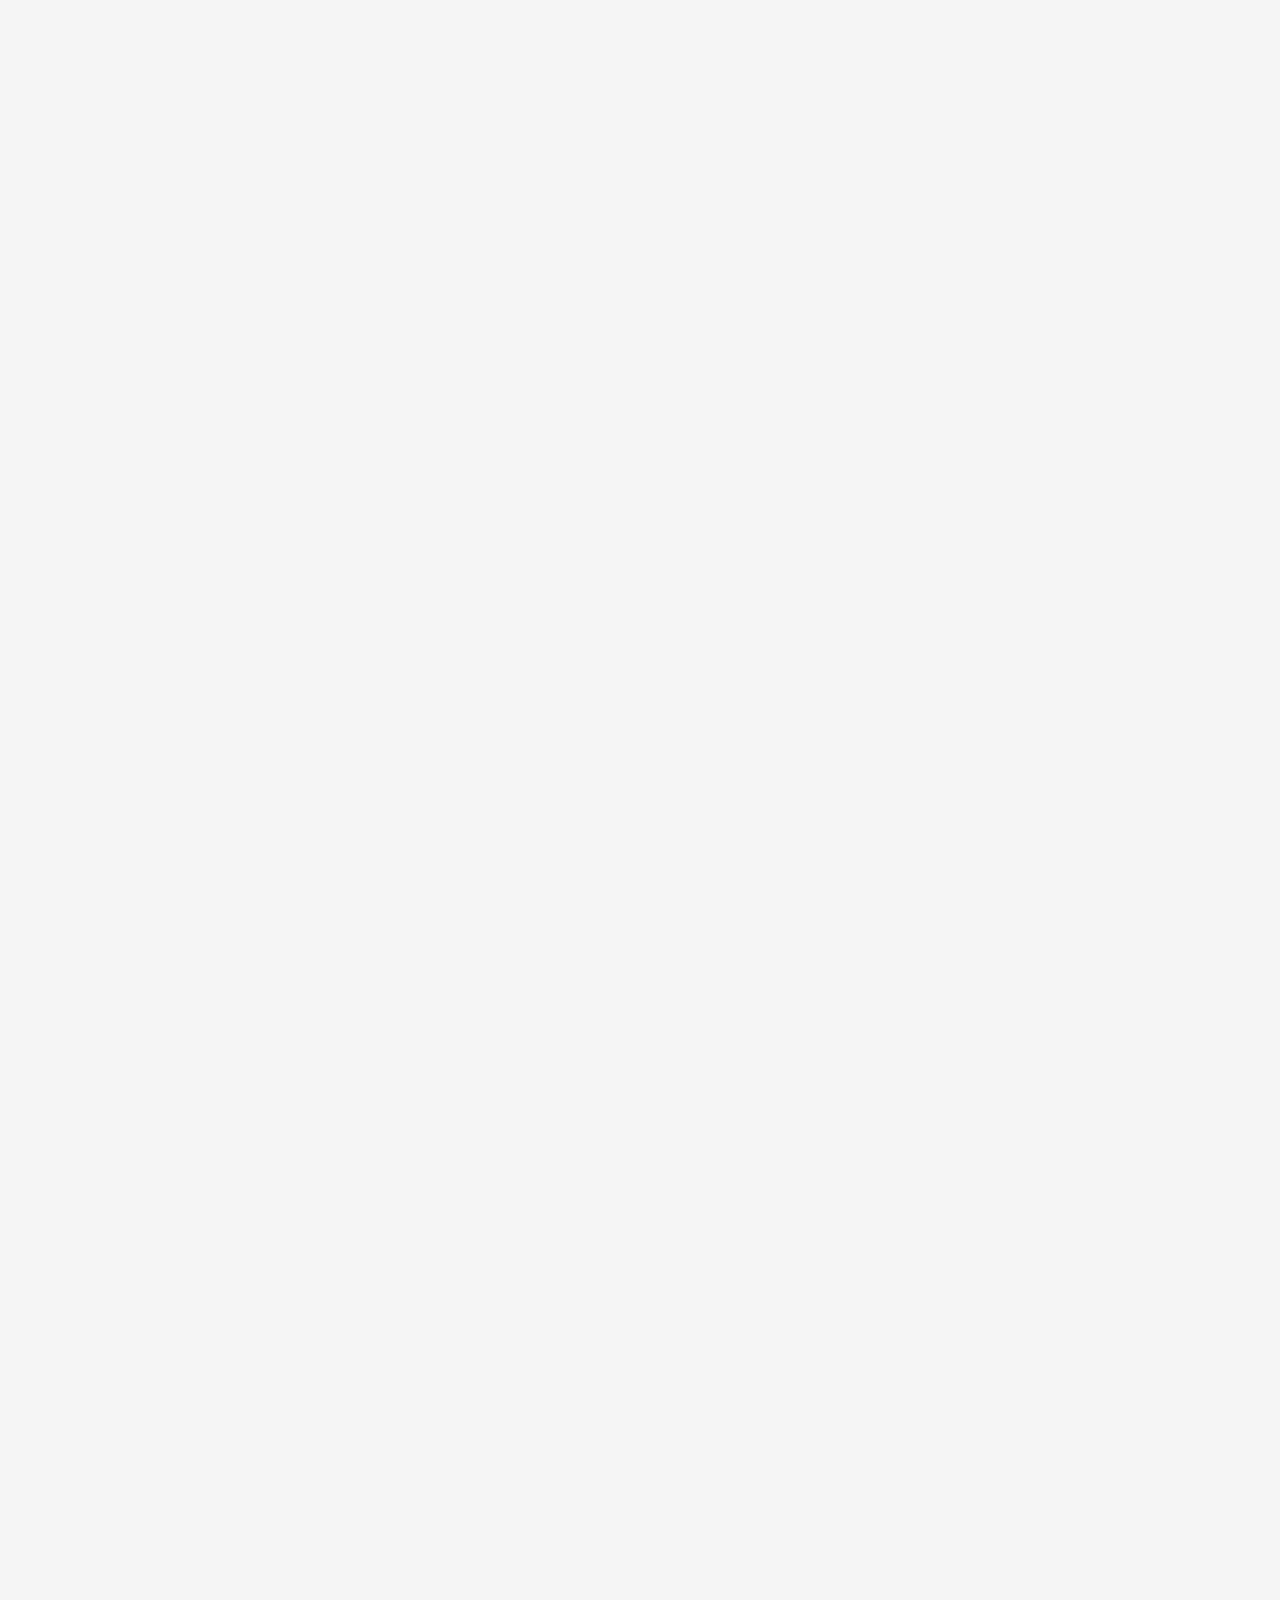
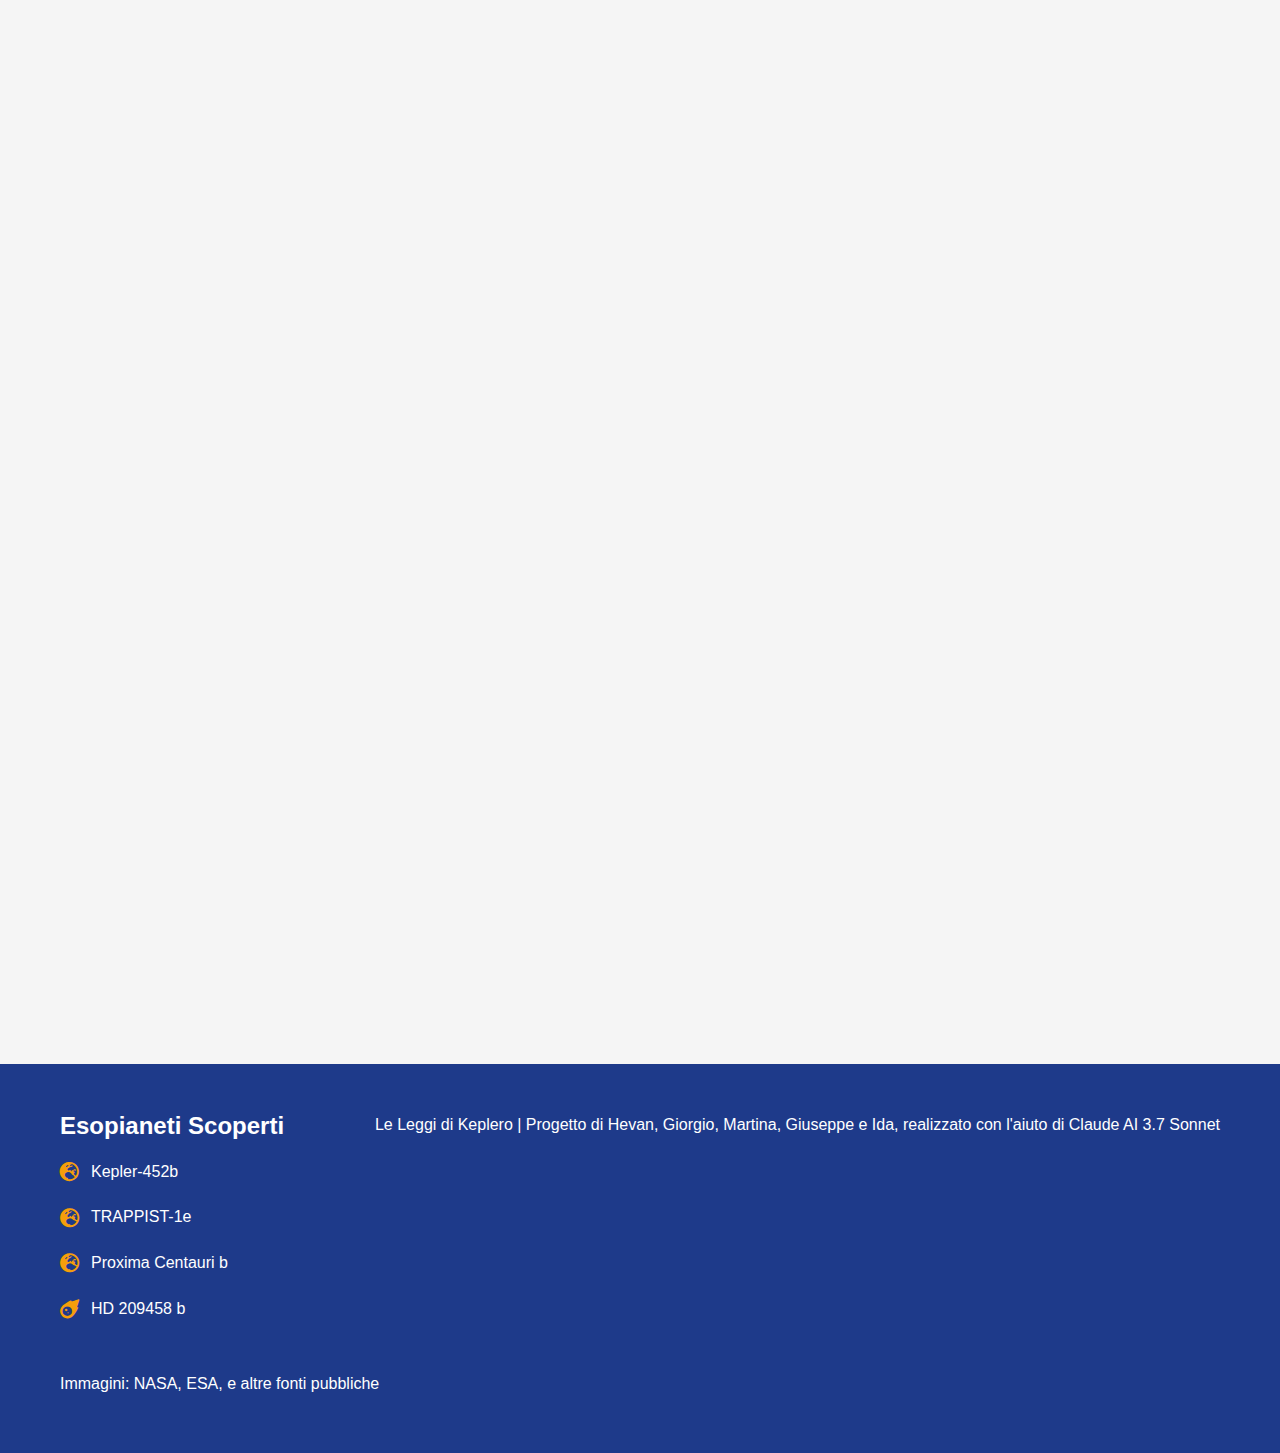
==== commit 9febafb8: "Update index.html" ====
--- a/index.html
+++ b/index.html
@@ -224,7 +224,7 @@
                 <div class="footer-section">
                     <h3>Esopianeti Scoperti</h3>
                     <ul class="exoplanet-list">
-                        <li><i class="fas fa-planet-ringed"></i> <a href="https://exoplanets.nasa.gov/exoplanet-catalog/5194/kepler-452-b/">Keplero-452b</a></li>
+                        <li><i class="fas fa-planet-ringed"></i> <a href="https://exoplanets.nasa.gov/exoplanet-catalog/5194/kepler-452-b/">Kepler-452b</a></li>
                         <li><i class="fas fa-planet"></i> <a href="https://exoplanets.nasa.gov/exoplanet-catalog/7841/trappist-1-e/" target="_blank">TRAPPIST-1e</a></li>
                         <li><i class="fas fa-globe-europe"></i> <a href="https://exoplanets.nasa.gov/exoplanet-catalog/5934/proxima-centauri-b/" target="_blank">Proxima Centauri b</a></li>
                         <li><i class="fas fa-meteor"></i> <a href="https://exoplanets.nasa.gov/exoplanet-catalog/7020/hd-209458-b/" target="_blank">HD 209458 b</a></li>
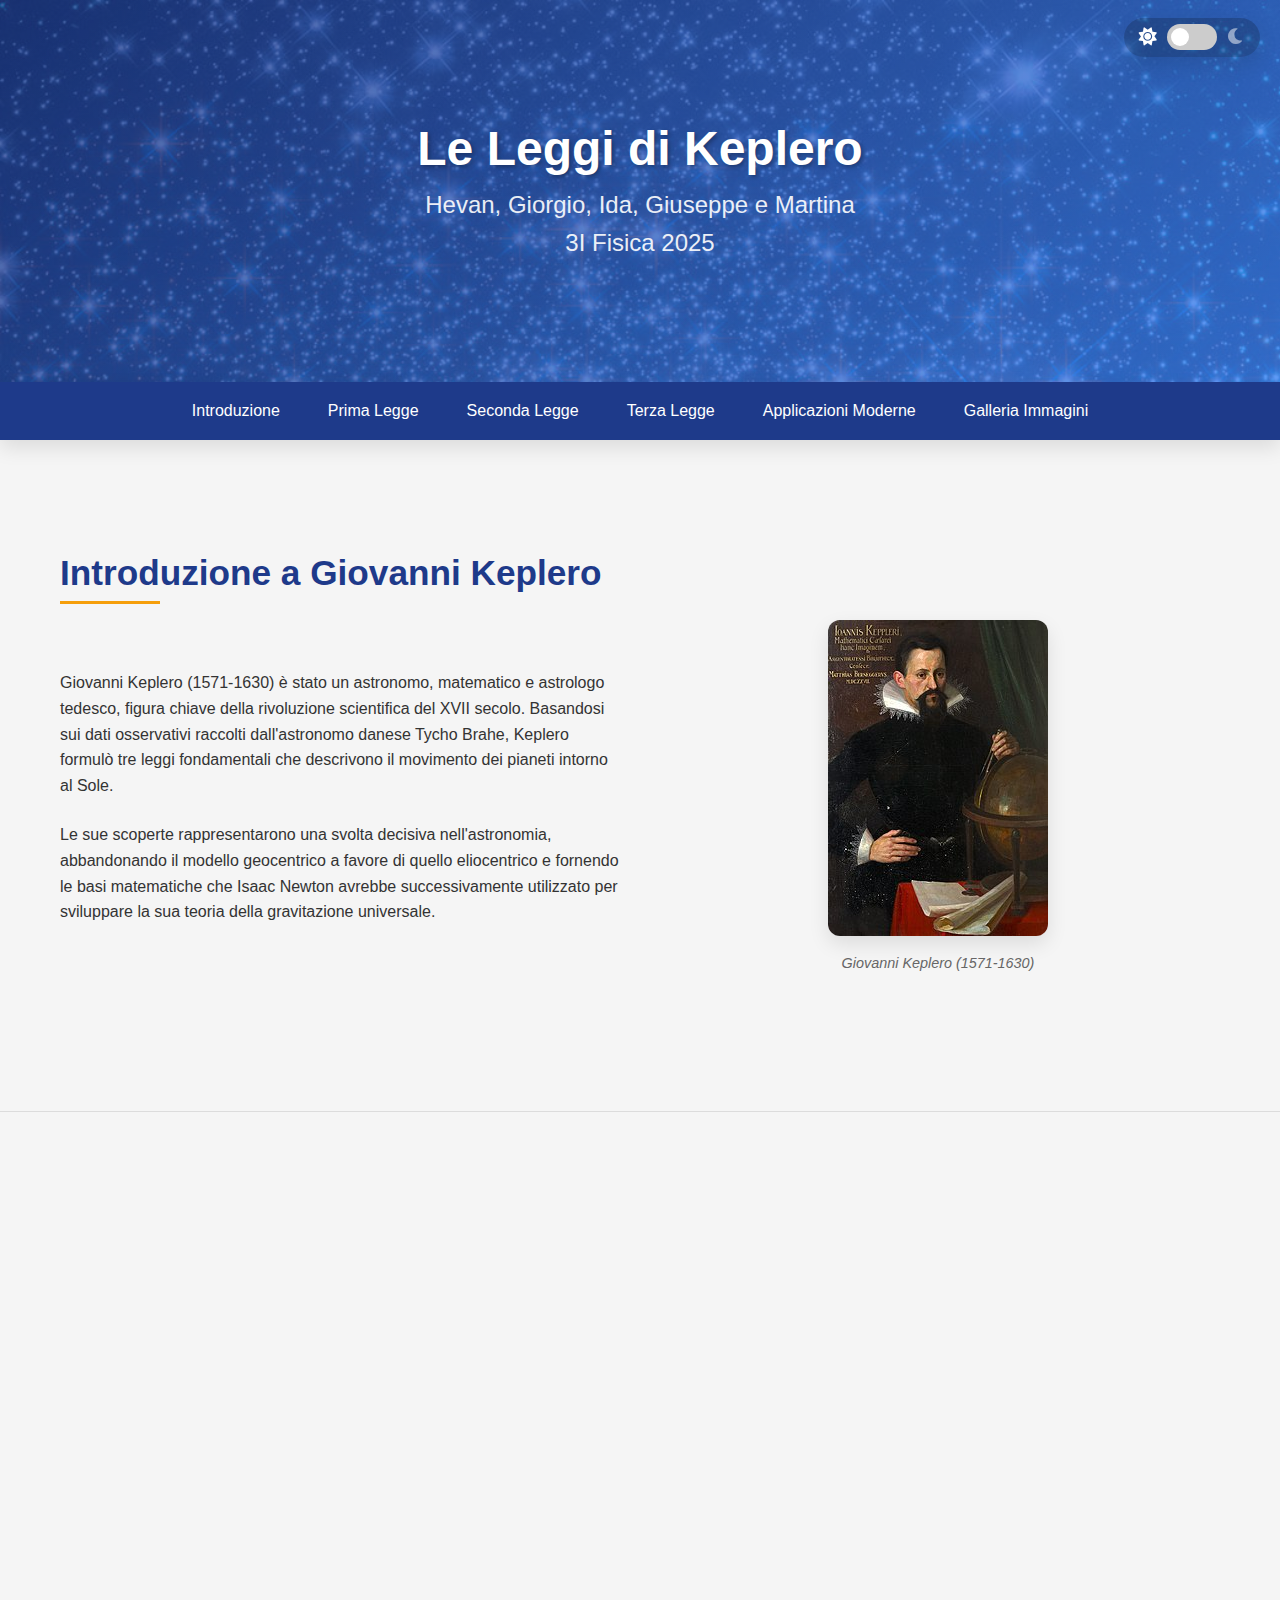
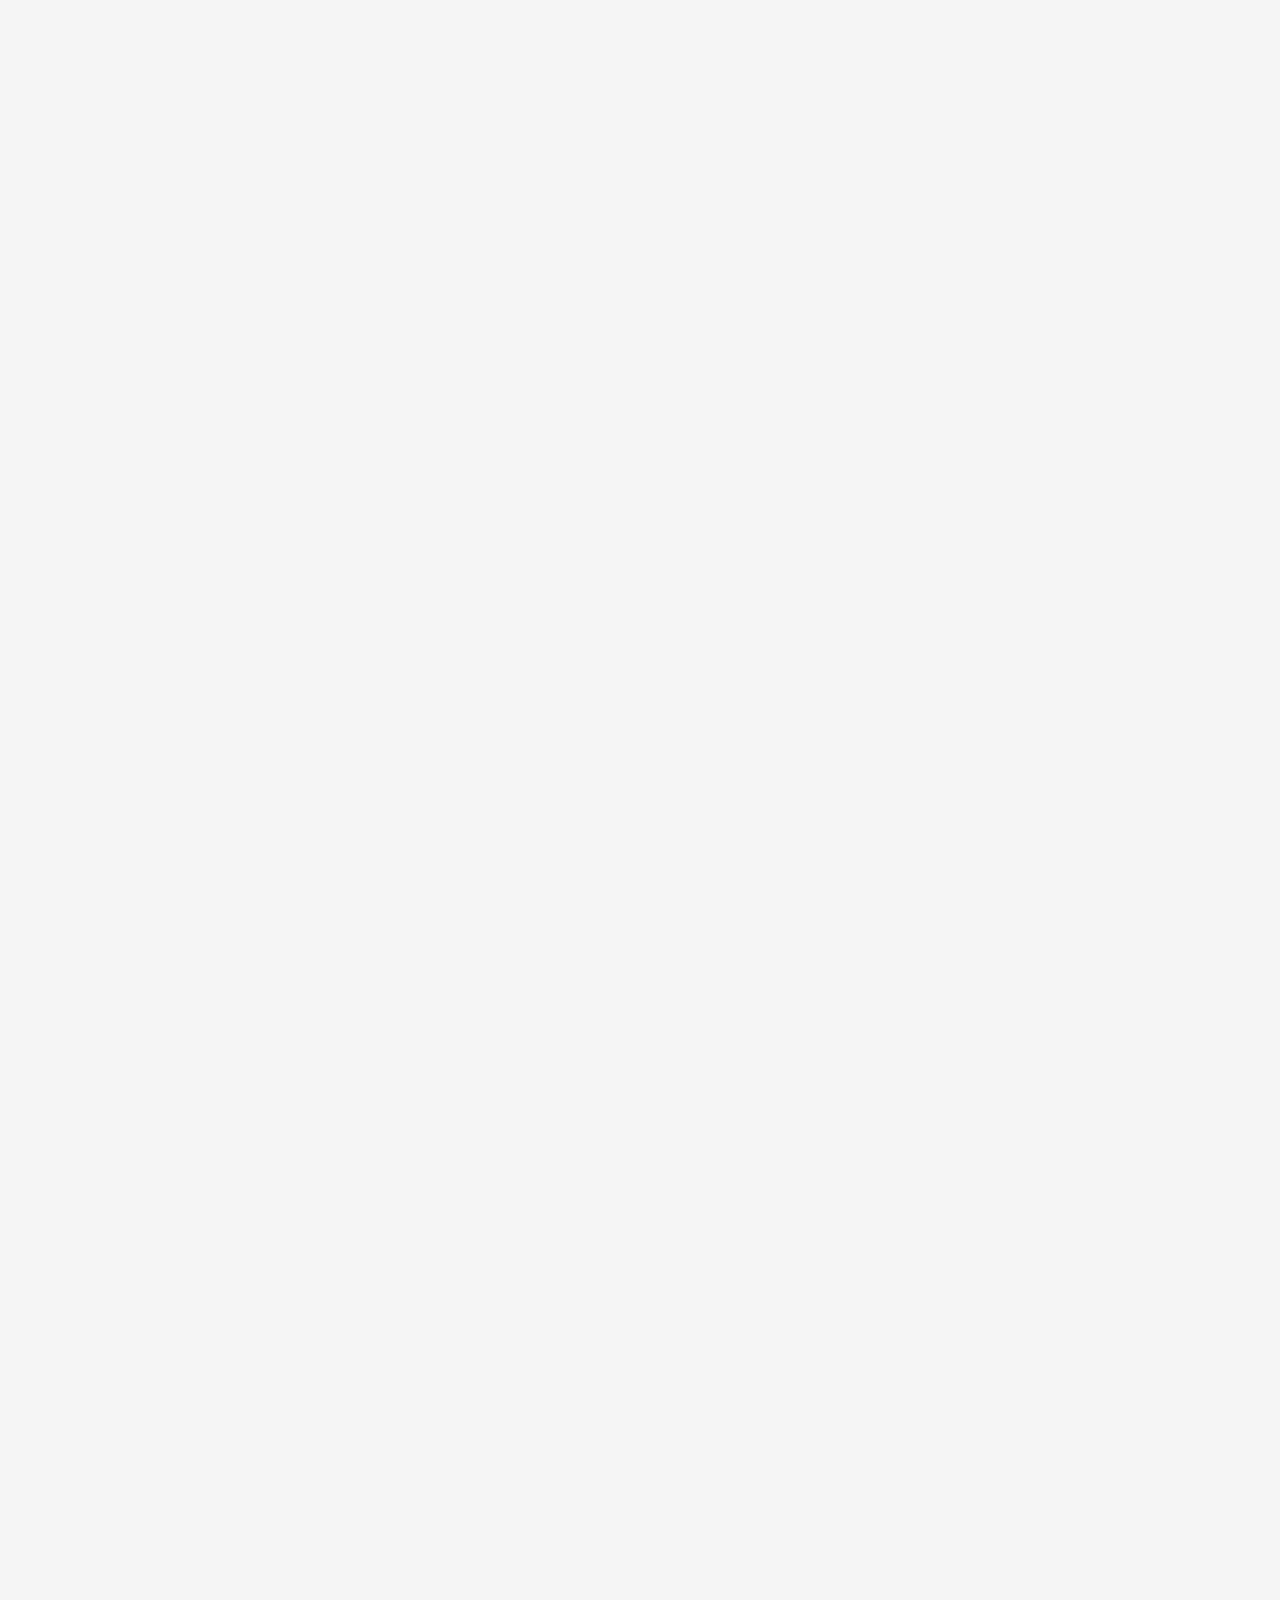
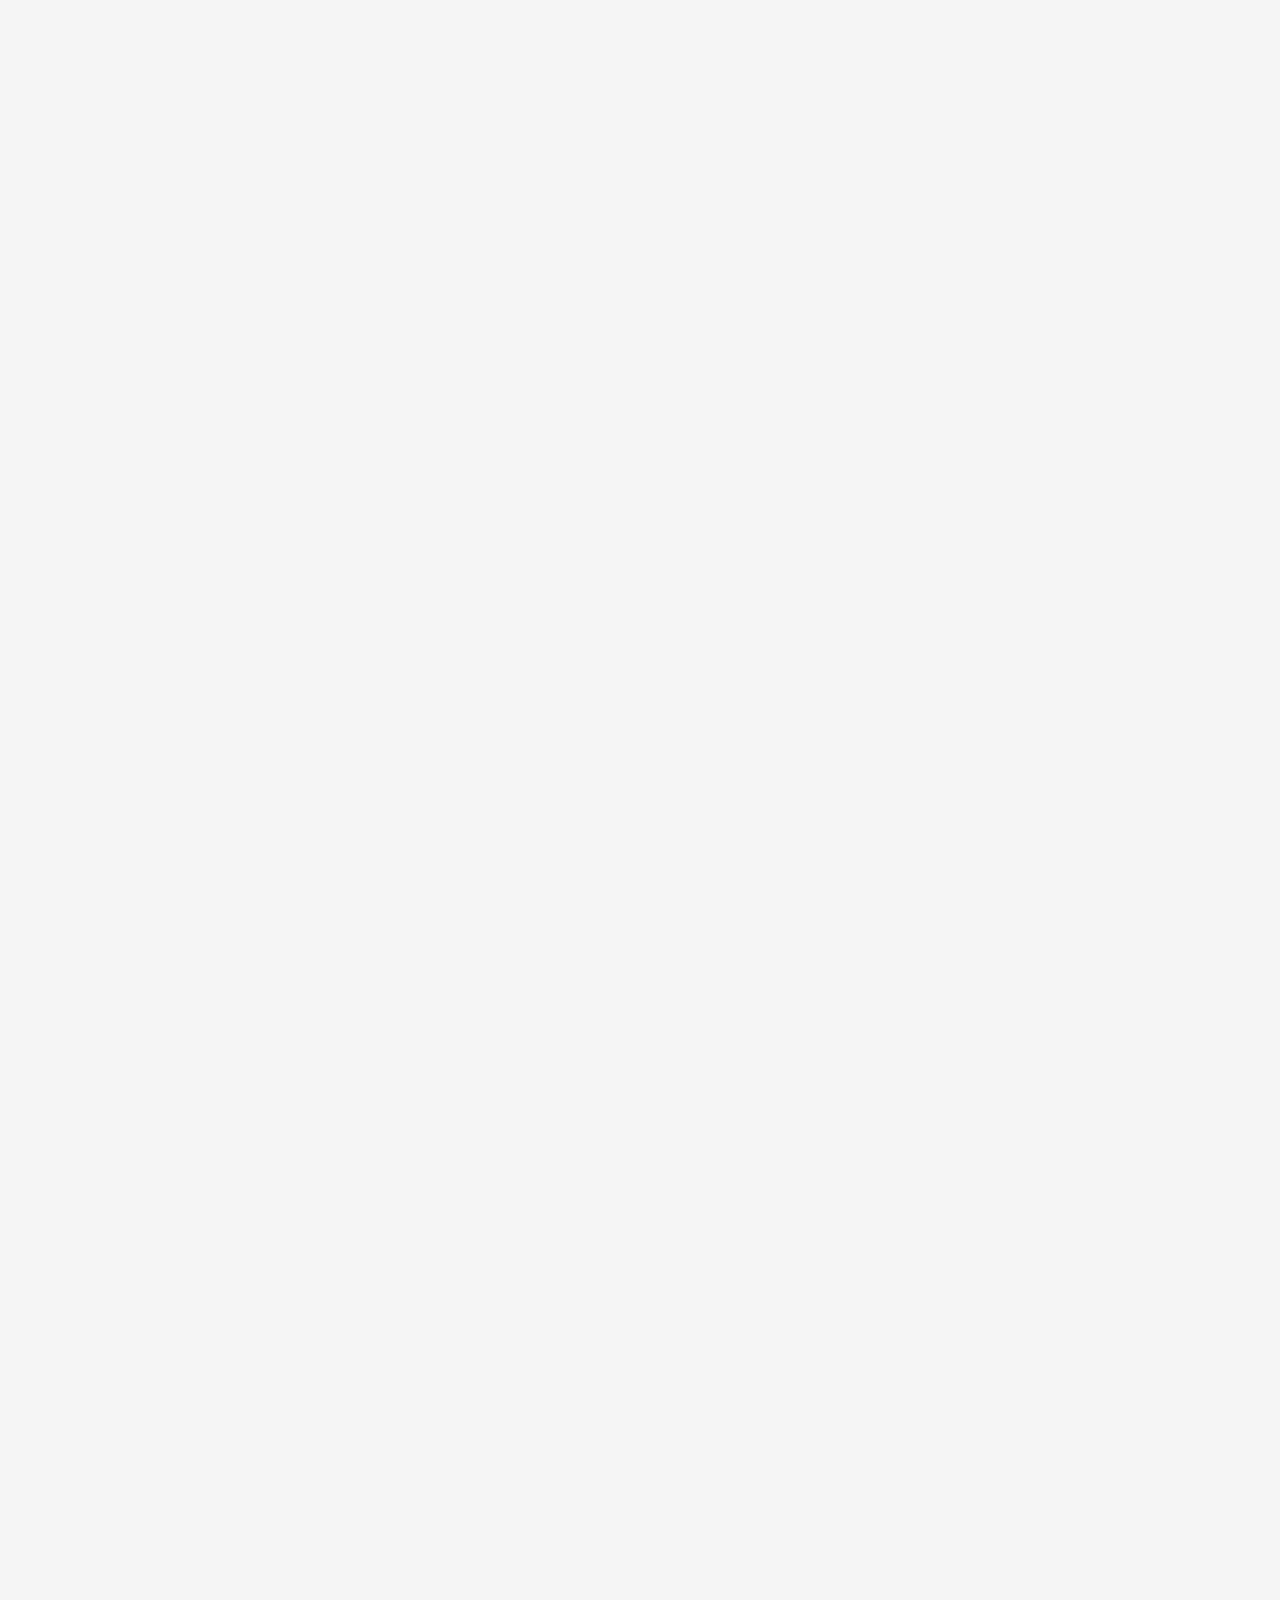
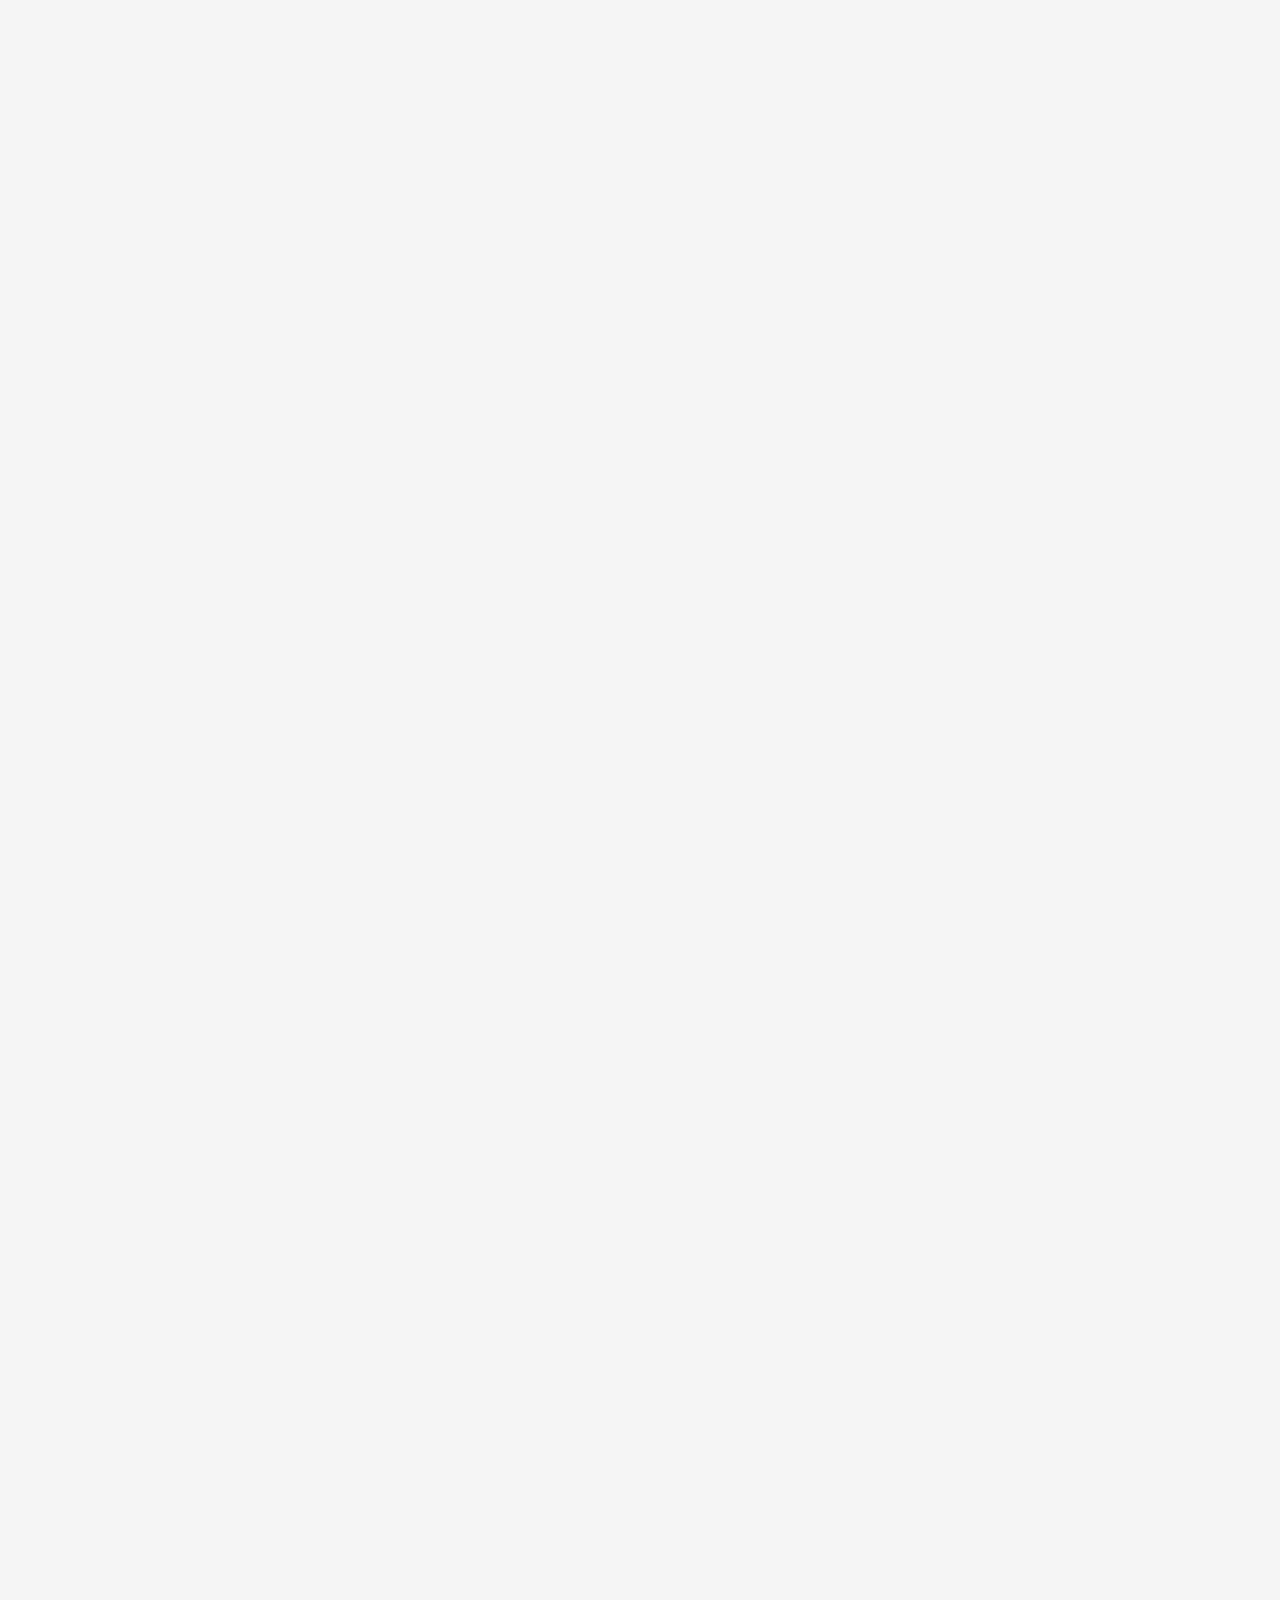
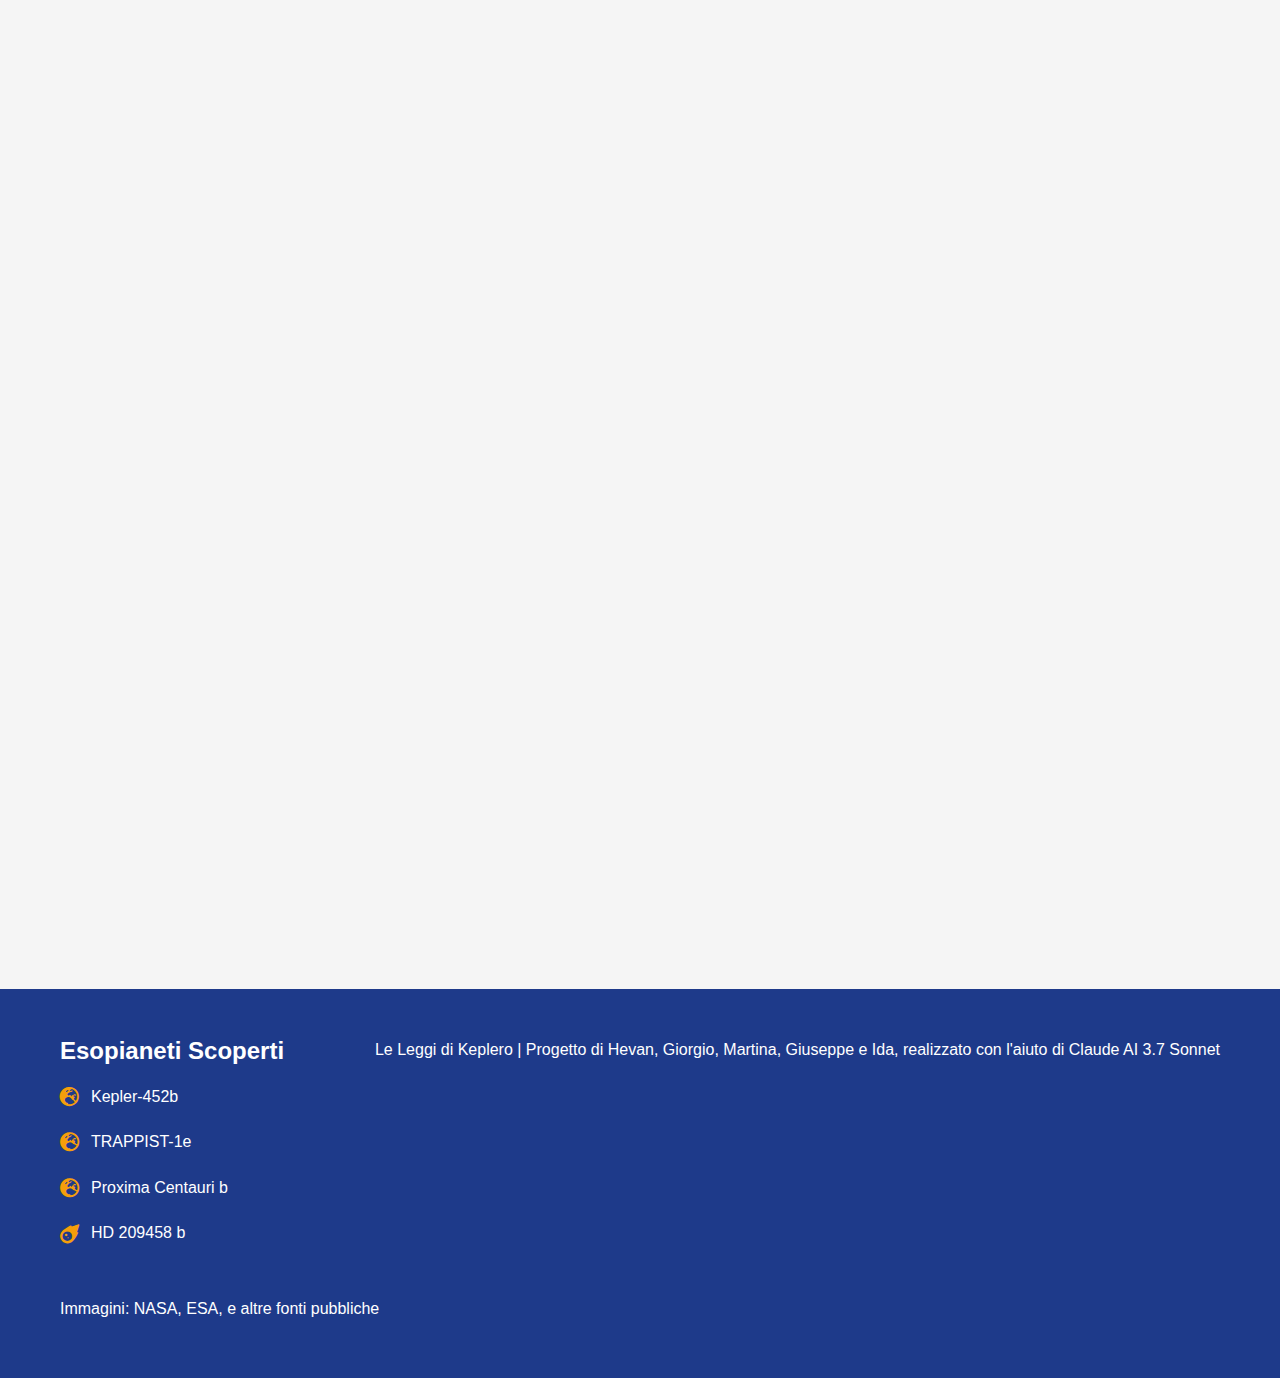
==== commit 61e127a3: "Update index.html" ====
--- a/index.html
+++ b/index.html
@@ -93,7 +93,7 @@
                     <div class="text-content">
                         <p><strong>"La linea, detta raggio vettore, che congiunge un pianeta al Sole spazza aree uguali in tempi uguali."</strong></p>
                         <p>Questa legge descrive la velocità con cui un pianeta si muove lungo la sua orbita. Quando un pianeta è più vicino al Sole (perielio), si muove più velocemente; quando è più lontano (afelio), si muove più lentamente.</p>
-                        <p>In termini matematici, la legge afferma che la velocità areolare (l'area spazzata dalla linea Sole-pianeta nell'unità di tempo) è costante. Questa legge è una conseguenza della conservazione del momento angolare.</p>
+                        <p>In termini matematici, la legge afferma che l'area spazzata dalla linea Sole-pianeta nell'unità di tempo è costante. Questa legge è una conseguenza della conservazione del momento angolare.</p>
                     </div>
                     <div class="image-container">
                         <img src="images/second-law.jpg" alt="Seconda Legge di Keplero - Aree Uguali">
@@ -110,7 +110,7 @@
                         <li>D<sub>A</sub> = a + c = distanza dal Sole all'afelio</li>
                         <li>D<sub>P</sub> = a - c = distanza dal Sole al perielio</li>
                     </ul>
-                    <p class="note">Questa formula è una conseguenza diretta della conservazione del momento angolare e mostra come la velocità di un pianeta sia inversamente proporzionale alla sua distanza dal Sole.</p>
+                    <!--<p class="note">Questa formula è una conseguenza diretta della conservazione del momento angolare e mostra come la velocità di un pianeta sia inversamente proporzionale alla sua distanza dal Sole.</p>-->
                 </div>
             </div>
         </section>
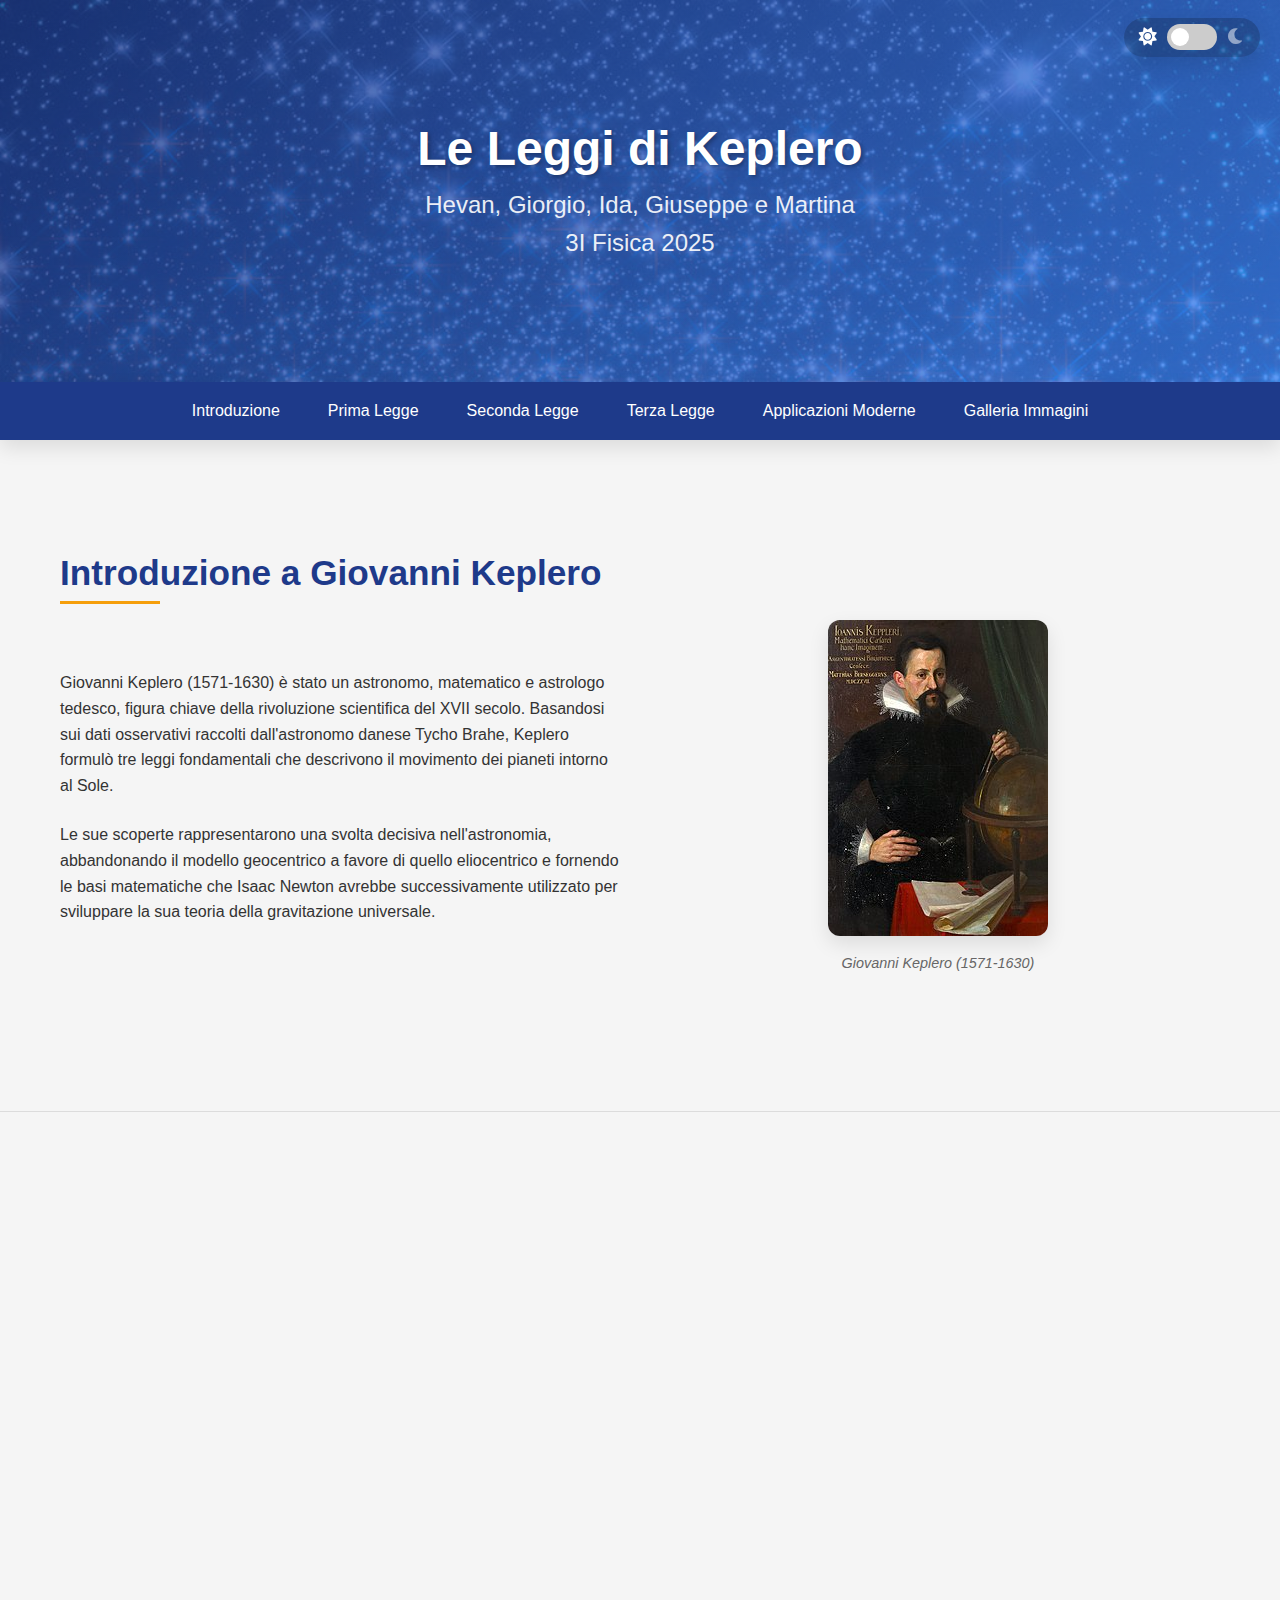
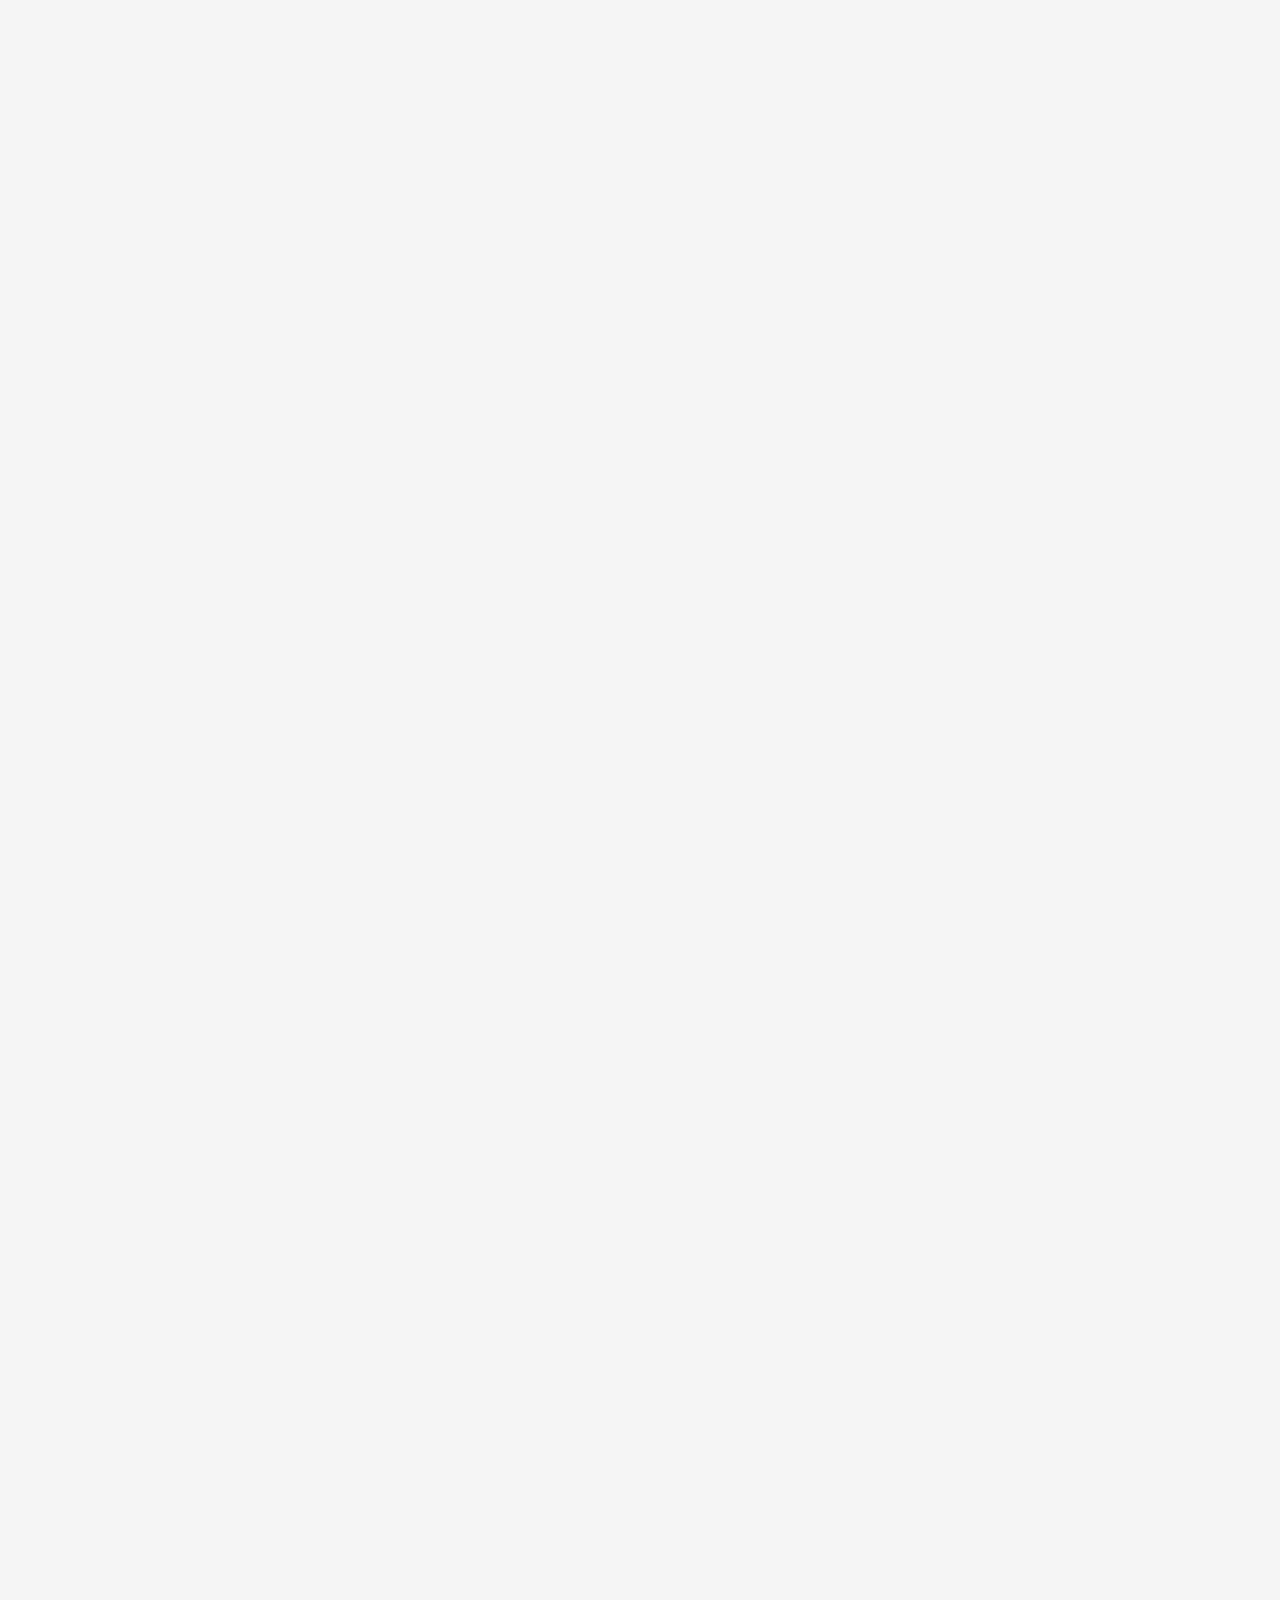
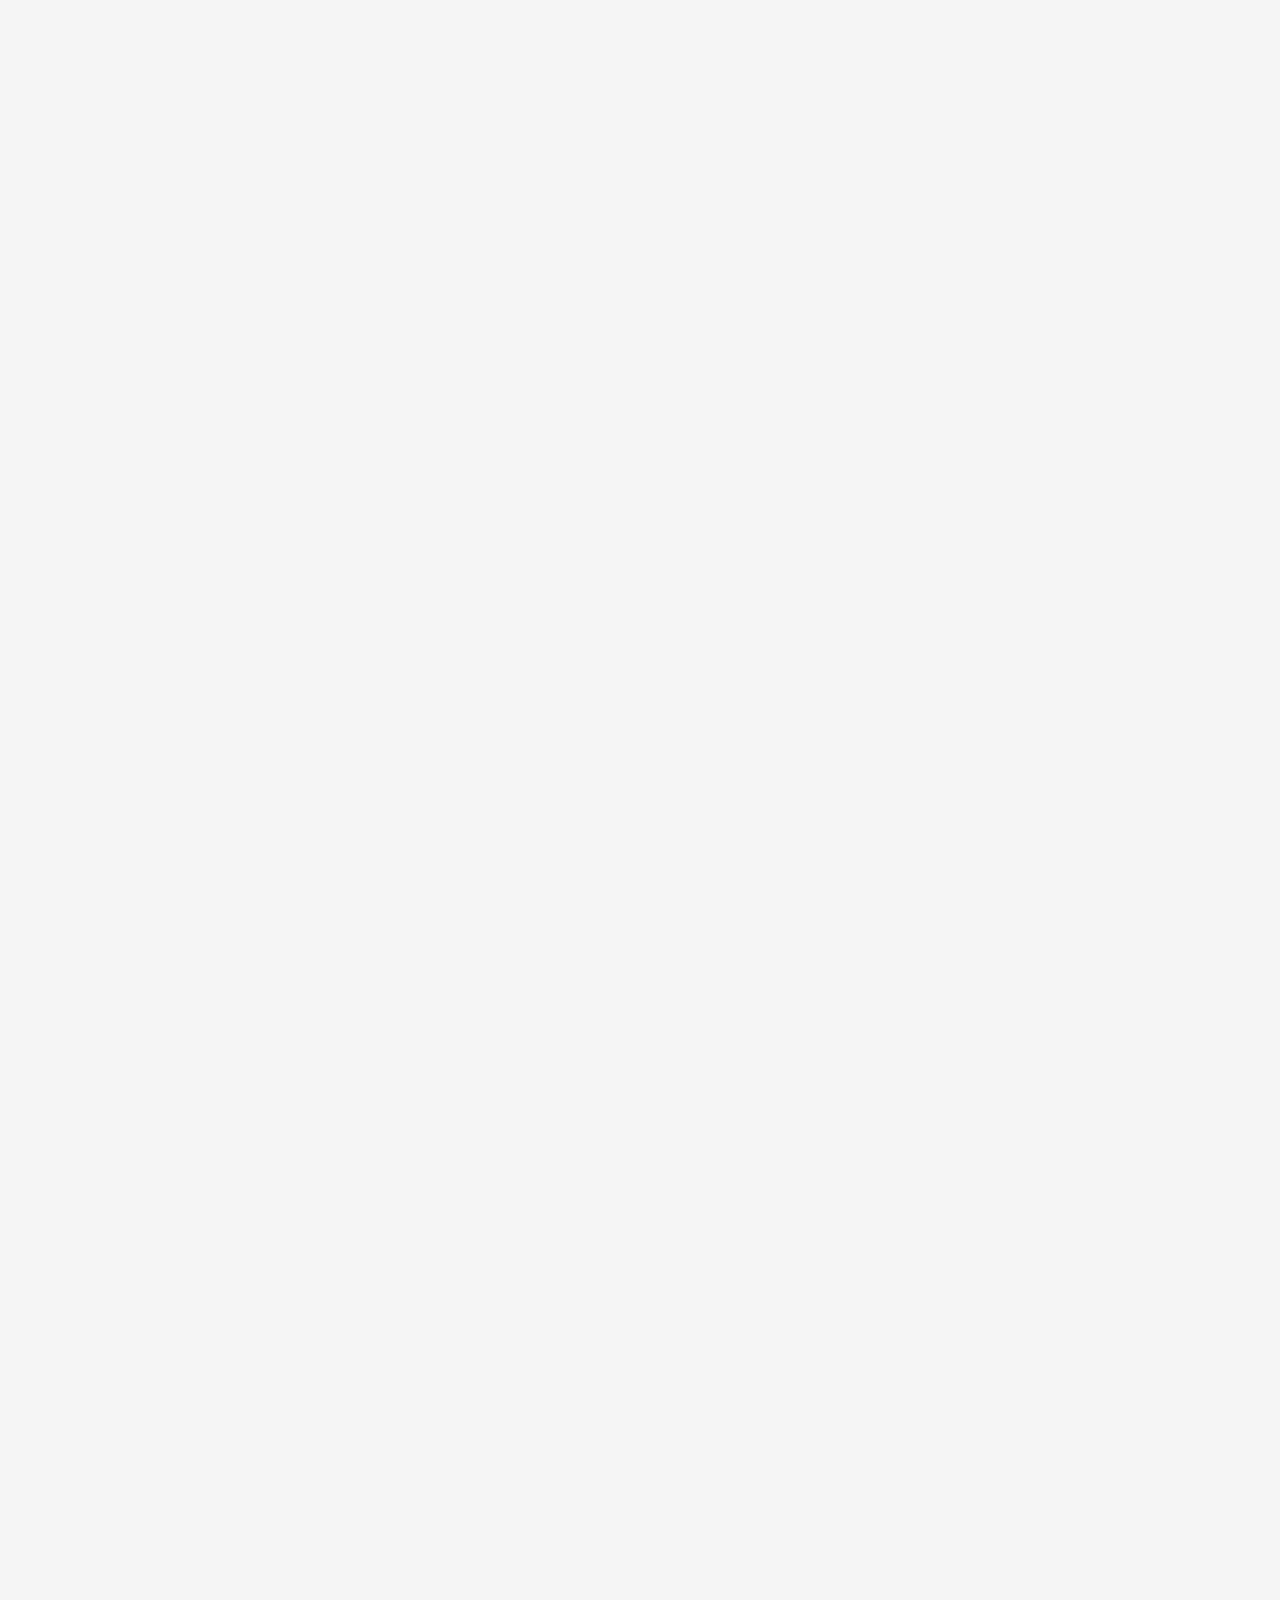
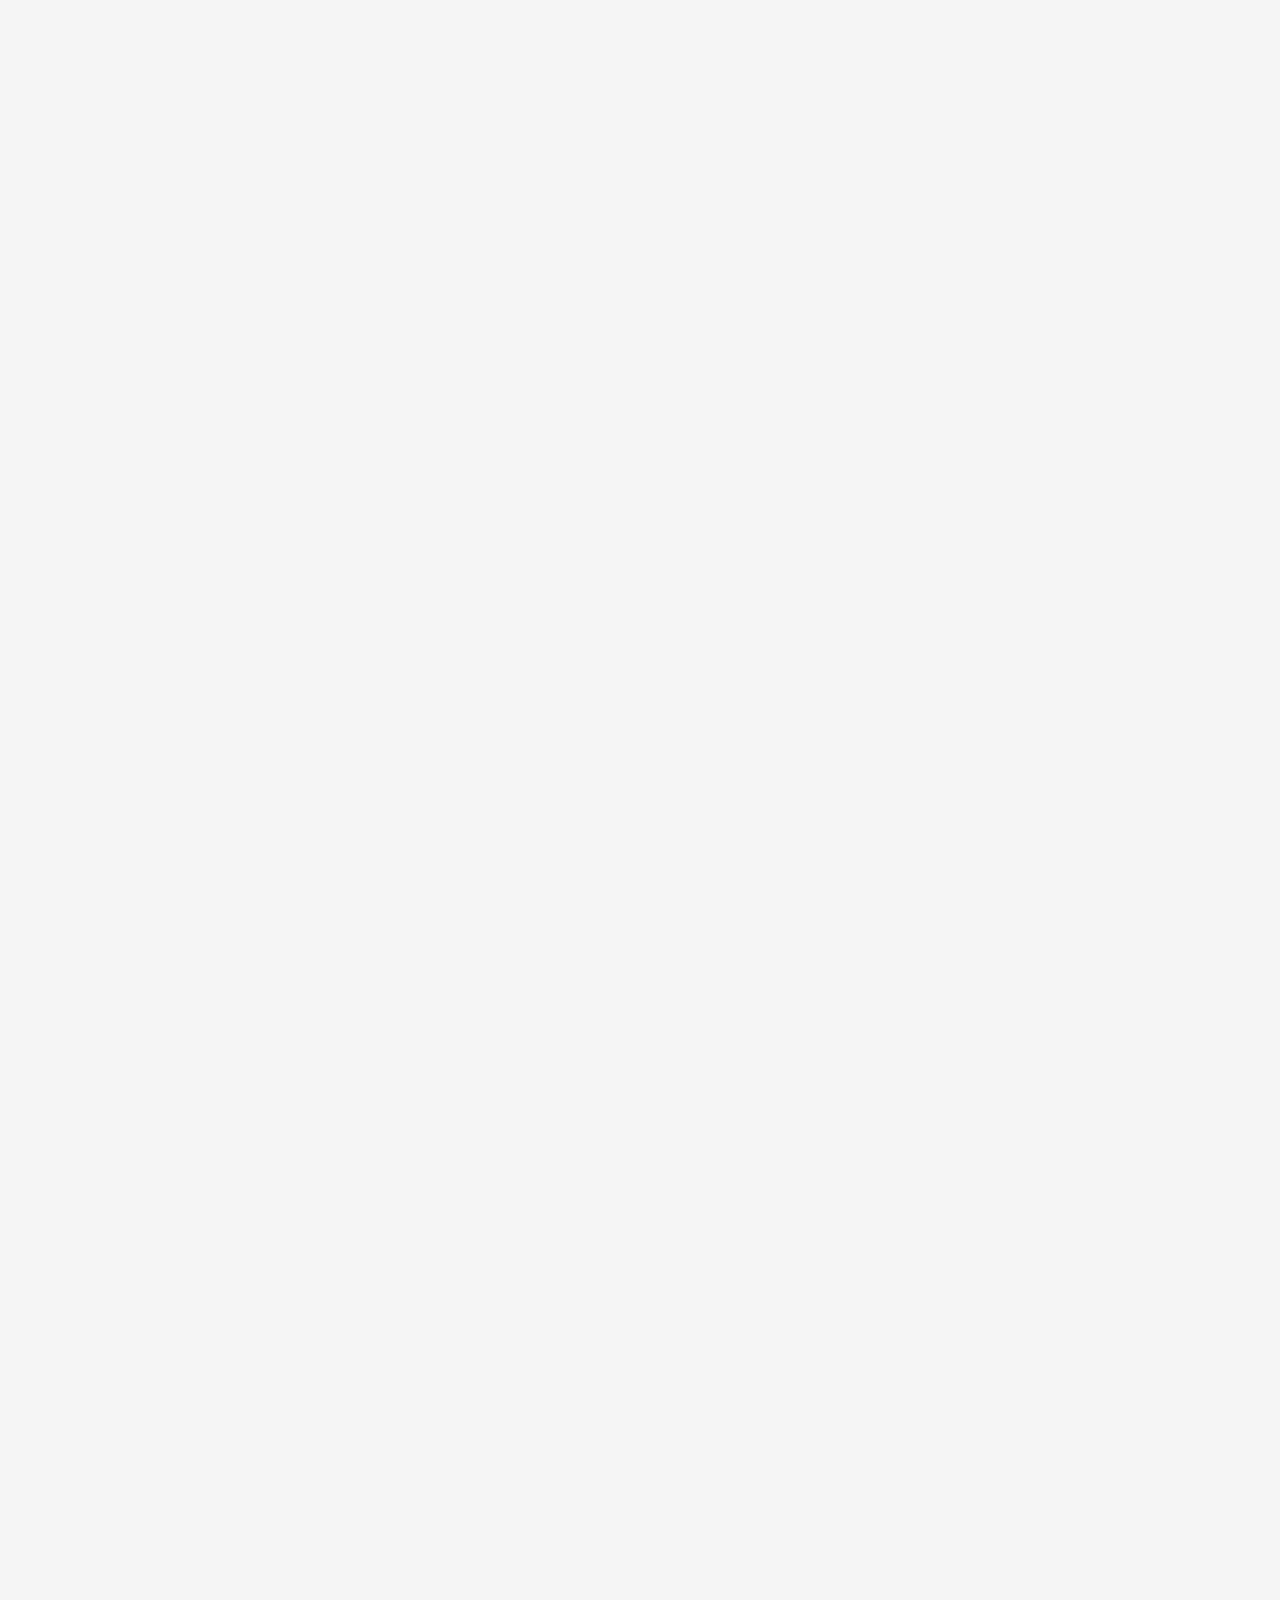
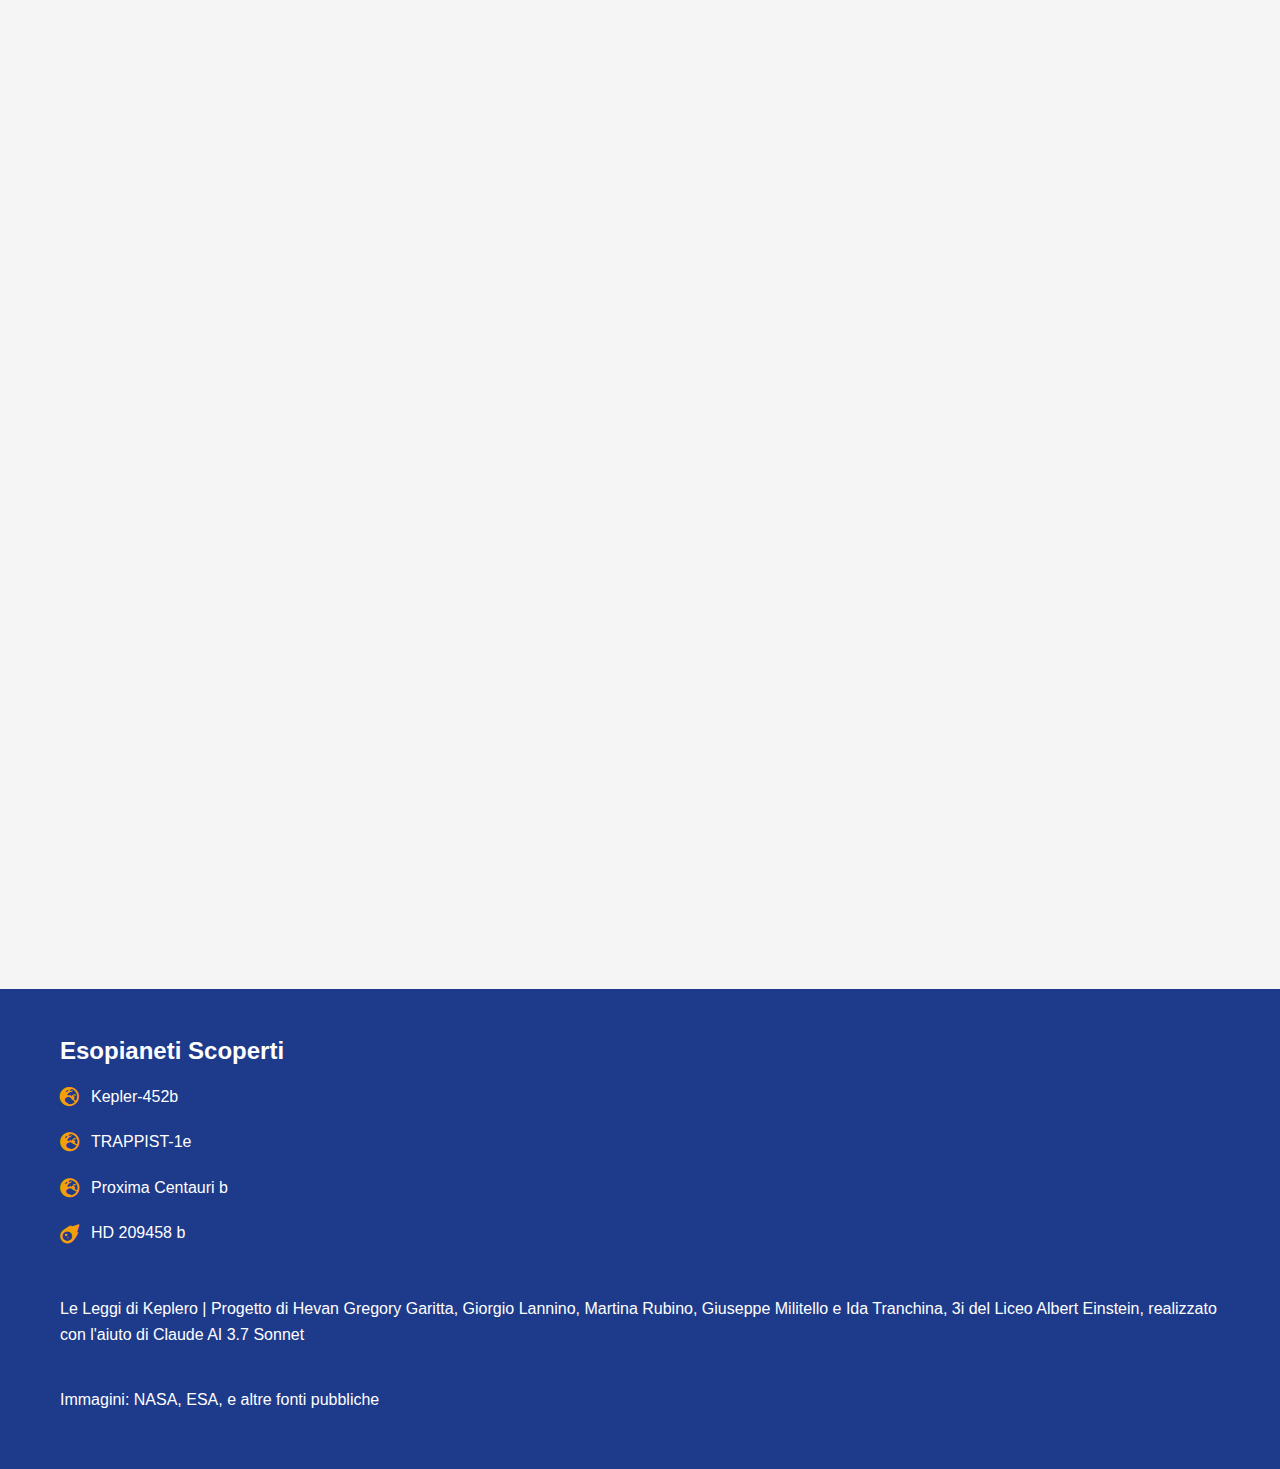
==== commit 6edef397: "Update index.html" ====
--- a/index.html
+++ b/index.html
@@ -60,7 +60,7 @@
 
         <section id="prima-legge" class="section">
             <div class="container">
-                <h2>Prima Legge di Keplero: Legge delle Orbite Ellittiche</h2>
+                <h2>Prima Legge di Keplero</h2>
                 <div class="content-with-image">
                     <div class="text-content">
                         <p><strong>"L'orbita di ogni pianeta è un'ellisse, con il Sole situato in uno dei due fuochi."</strong></p>
@@ -88,7 +88,7 @@
 
         <section id="seconda-legge" class="section">
             <div class="container">
-                <h2>Seconda Legge di Keplero: Legge delle Aree Uguali</h2>
+                <h2>Seconda Legge di Keplero</h2>
                 <div class="content-with-image">
                     <div class="text-content">
                         <p><strong>"La linea, detta raggio vettore, che congiunge un pianeta al Sole spazza aree uguali in tempi uguali."</strong></p>
@@ -117,7 +117,7 @@
 
         <section id="terza-legge" class="section">
             <div class="container">
-                <h2>Terza Legge di Keplero: Legge del periodo di rivoluzione</h2>
+                <h2>Terza Legge di Keplero</h2>
                 <div class="content-with-image">
                     <div class="text-content">
                         <p><strong>"Il quadrato del periodo orbitale di un pianeta è proporzionale al cubo del semiasse maggiore della sua orbita."</strong></p>
@@ -230,7 +230,7 @@
                         <li><i class="fas fa-meteor"></i> <a href="https://exoplanets.nasa.gov/exoplanet-catalog/7020/hd-209458-b/" target="_blank">HD 209458 b</a></li>
                     </ul>
                 </div>
-                <p> Le Leggi di Keplero | Progetto di Hevan, Giorgio, Martina, Giuseppe e Ida, realizzato con l'aiuto di Claude AI 3.7 Sonnet</p>
+                <p>Le Leggi di Keplero | Progetto di Hevan Gregory Garitta, Giorgio Lannino, Martina Rubino, Giuseppe Militello e Ida Tranchina, 3i del Liceo Albert Einstein, realizzato con l'aiuto di Claude AI 3.7 Sonnet</p>
                 <p>Immagini: NASA, ESA, e altre fonti pubbliche</p>
             </div>
         </div>
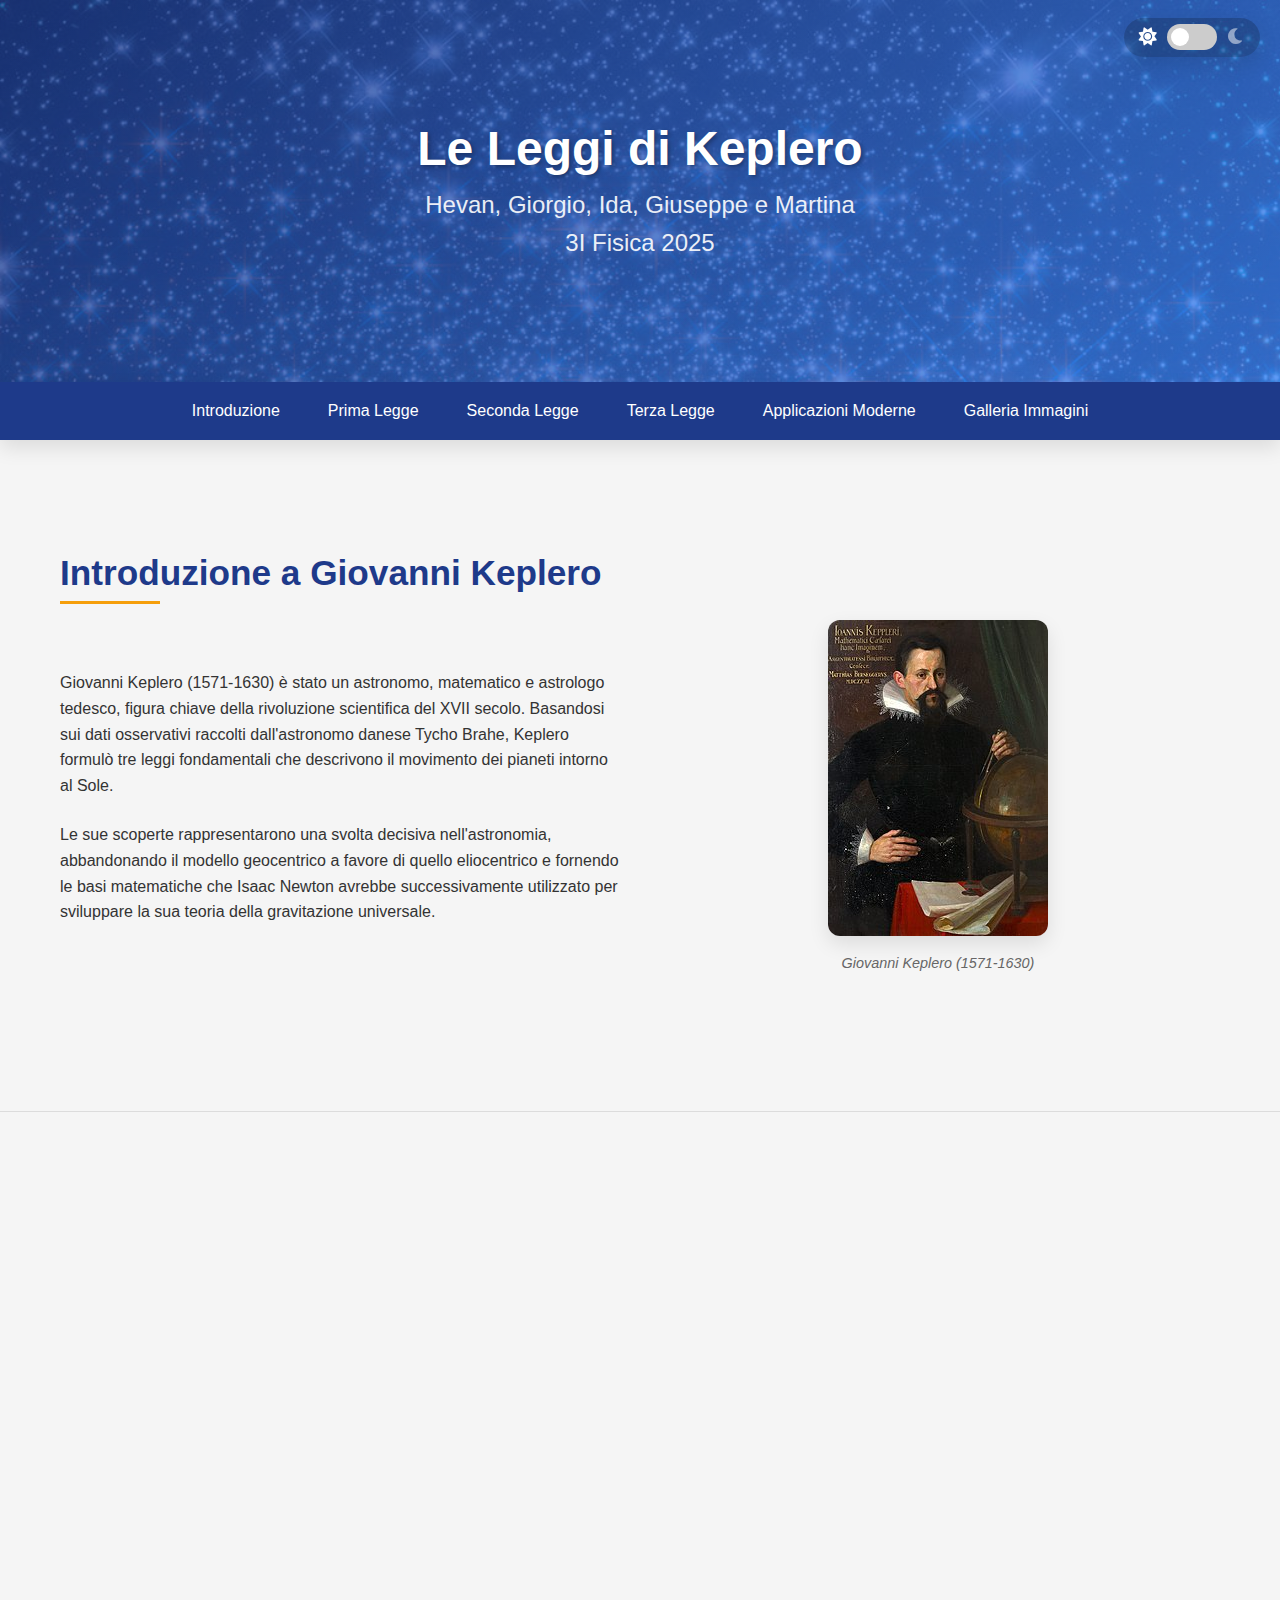
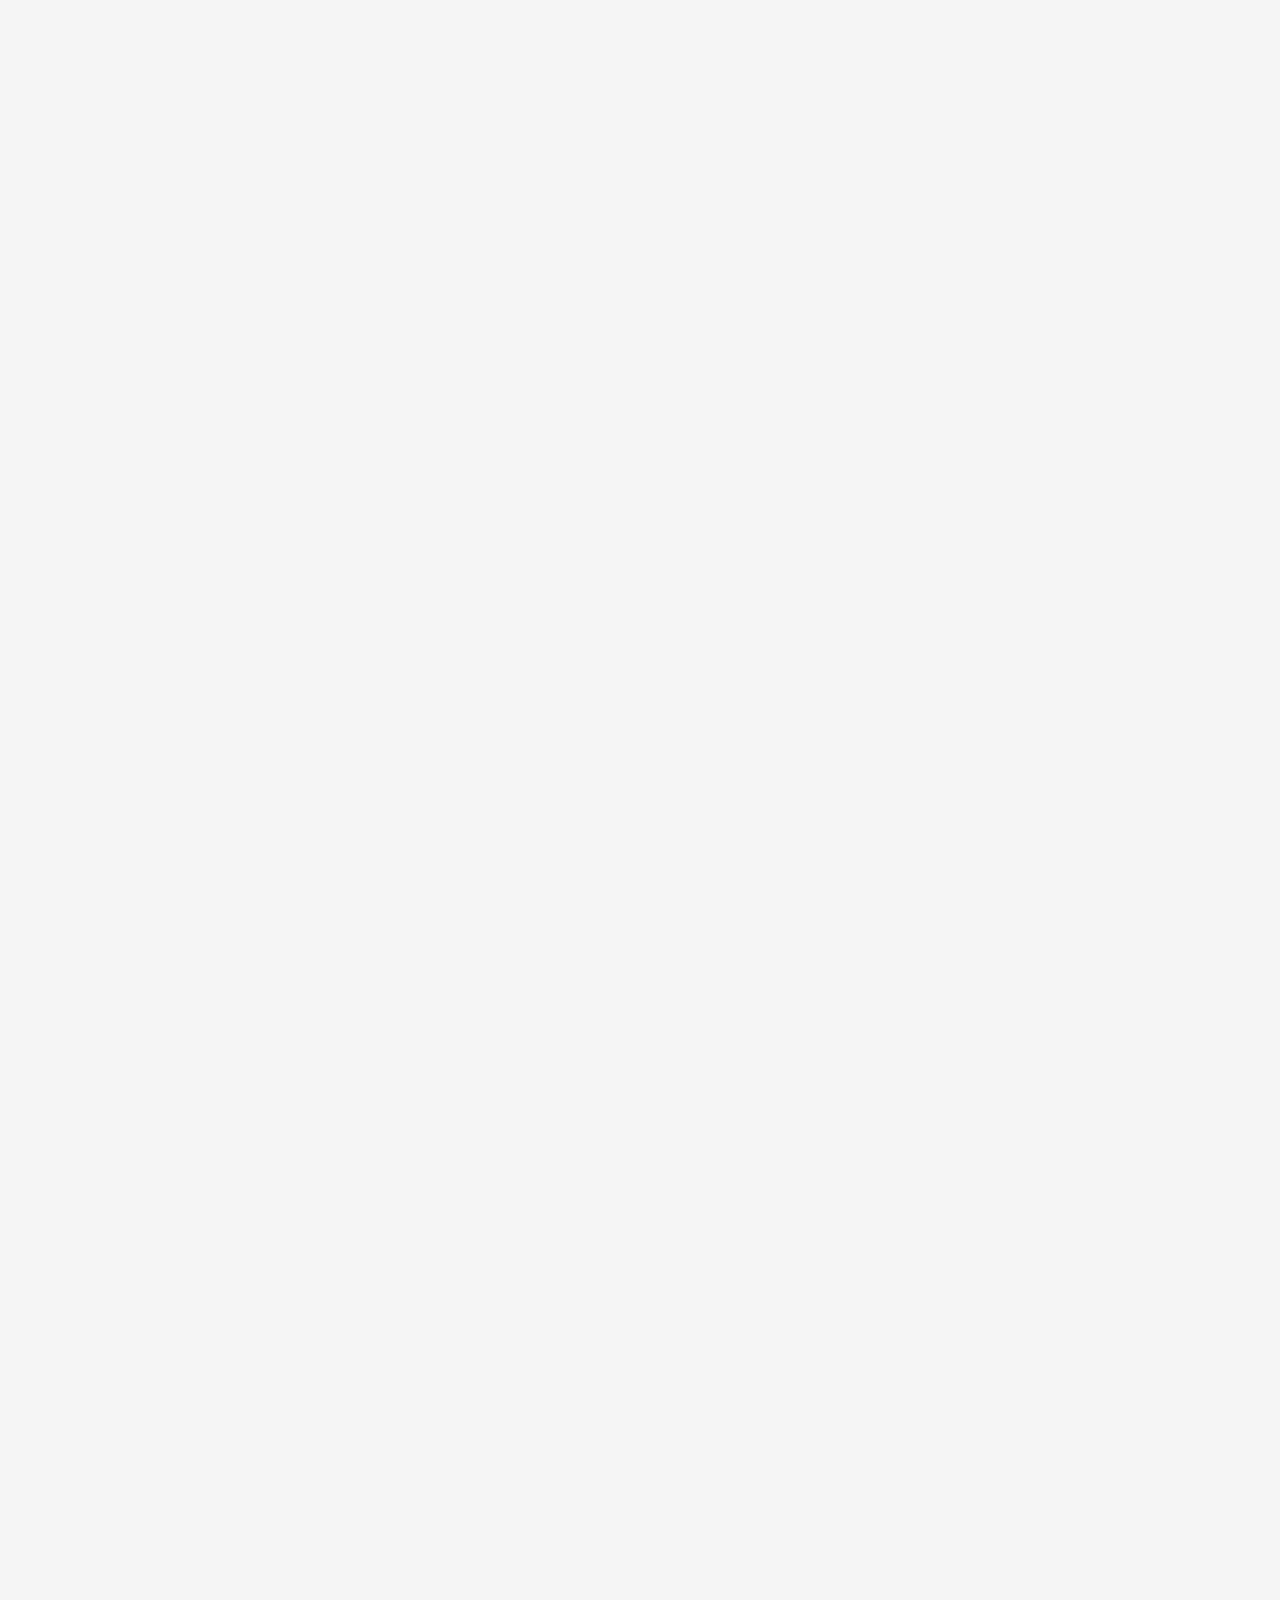
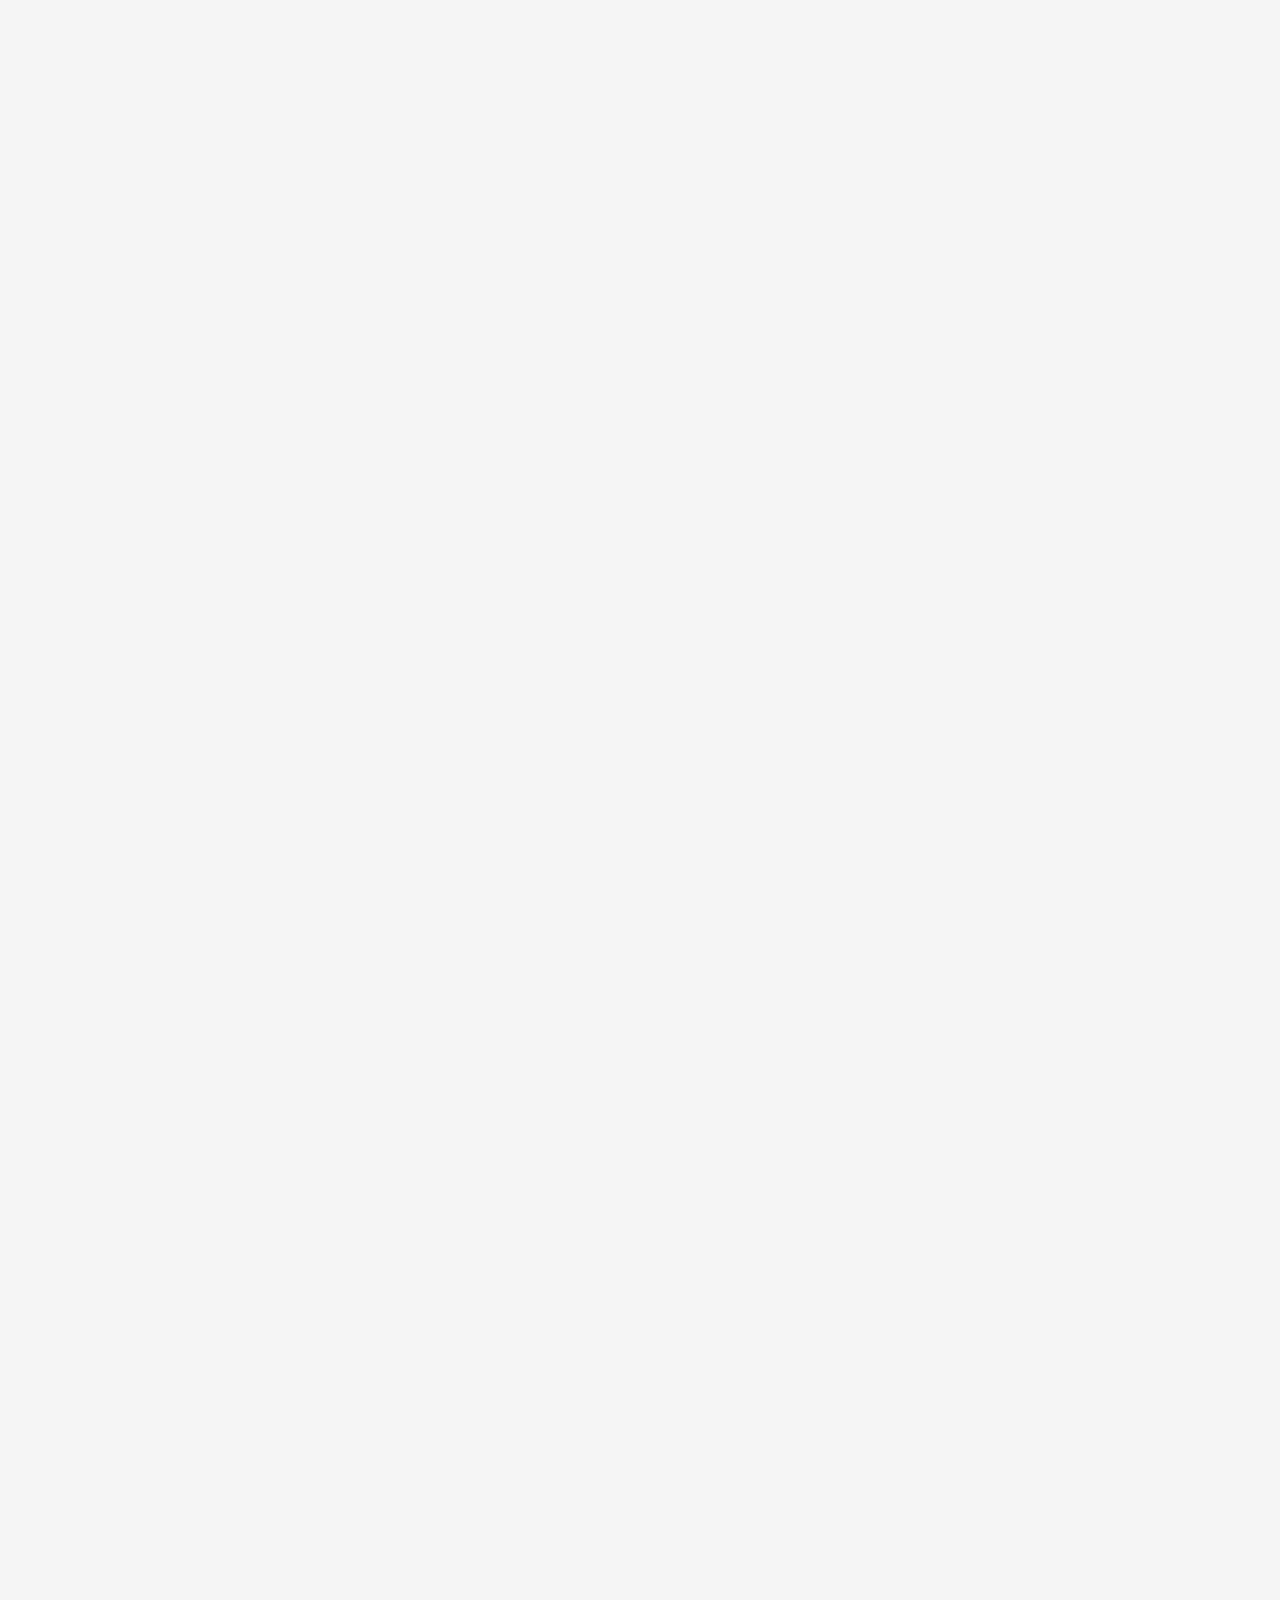
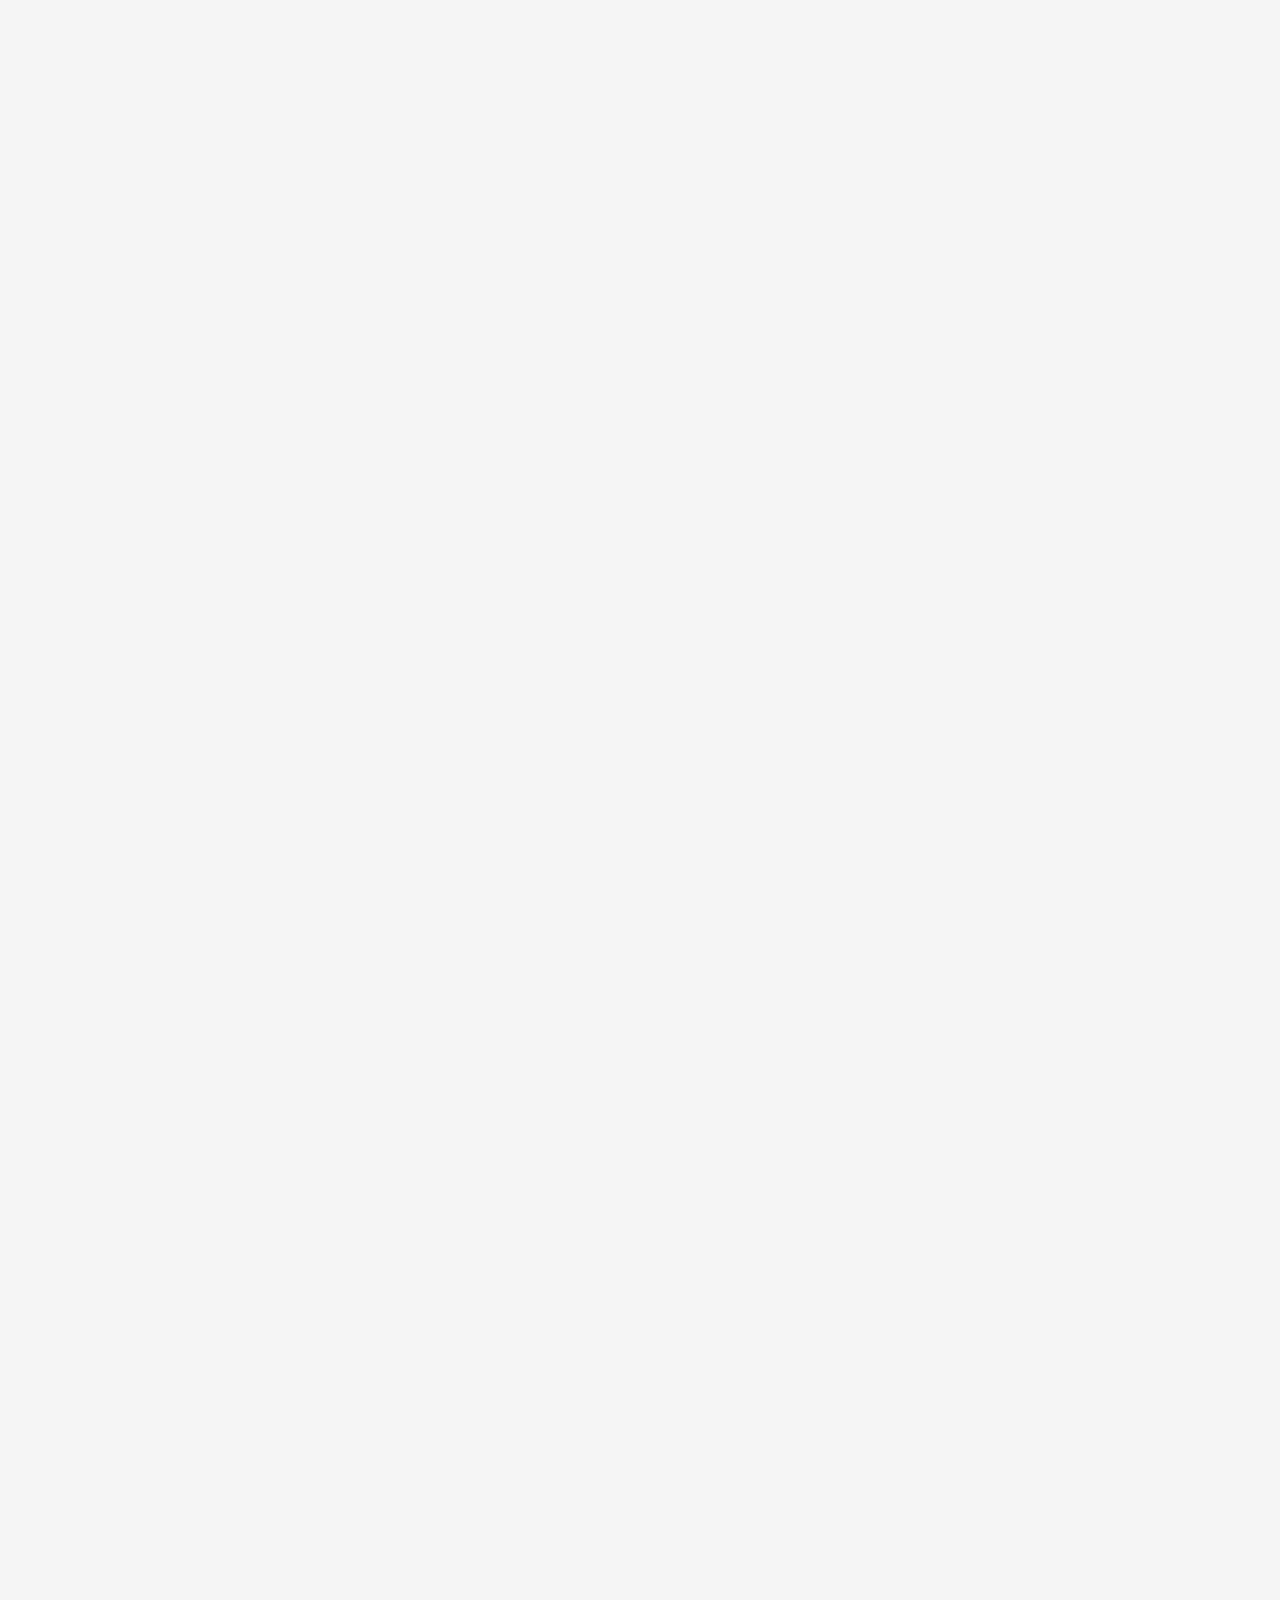
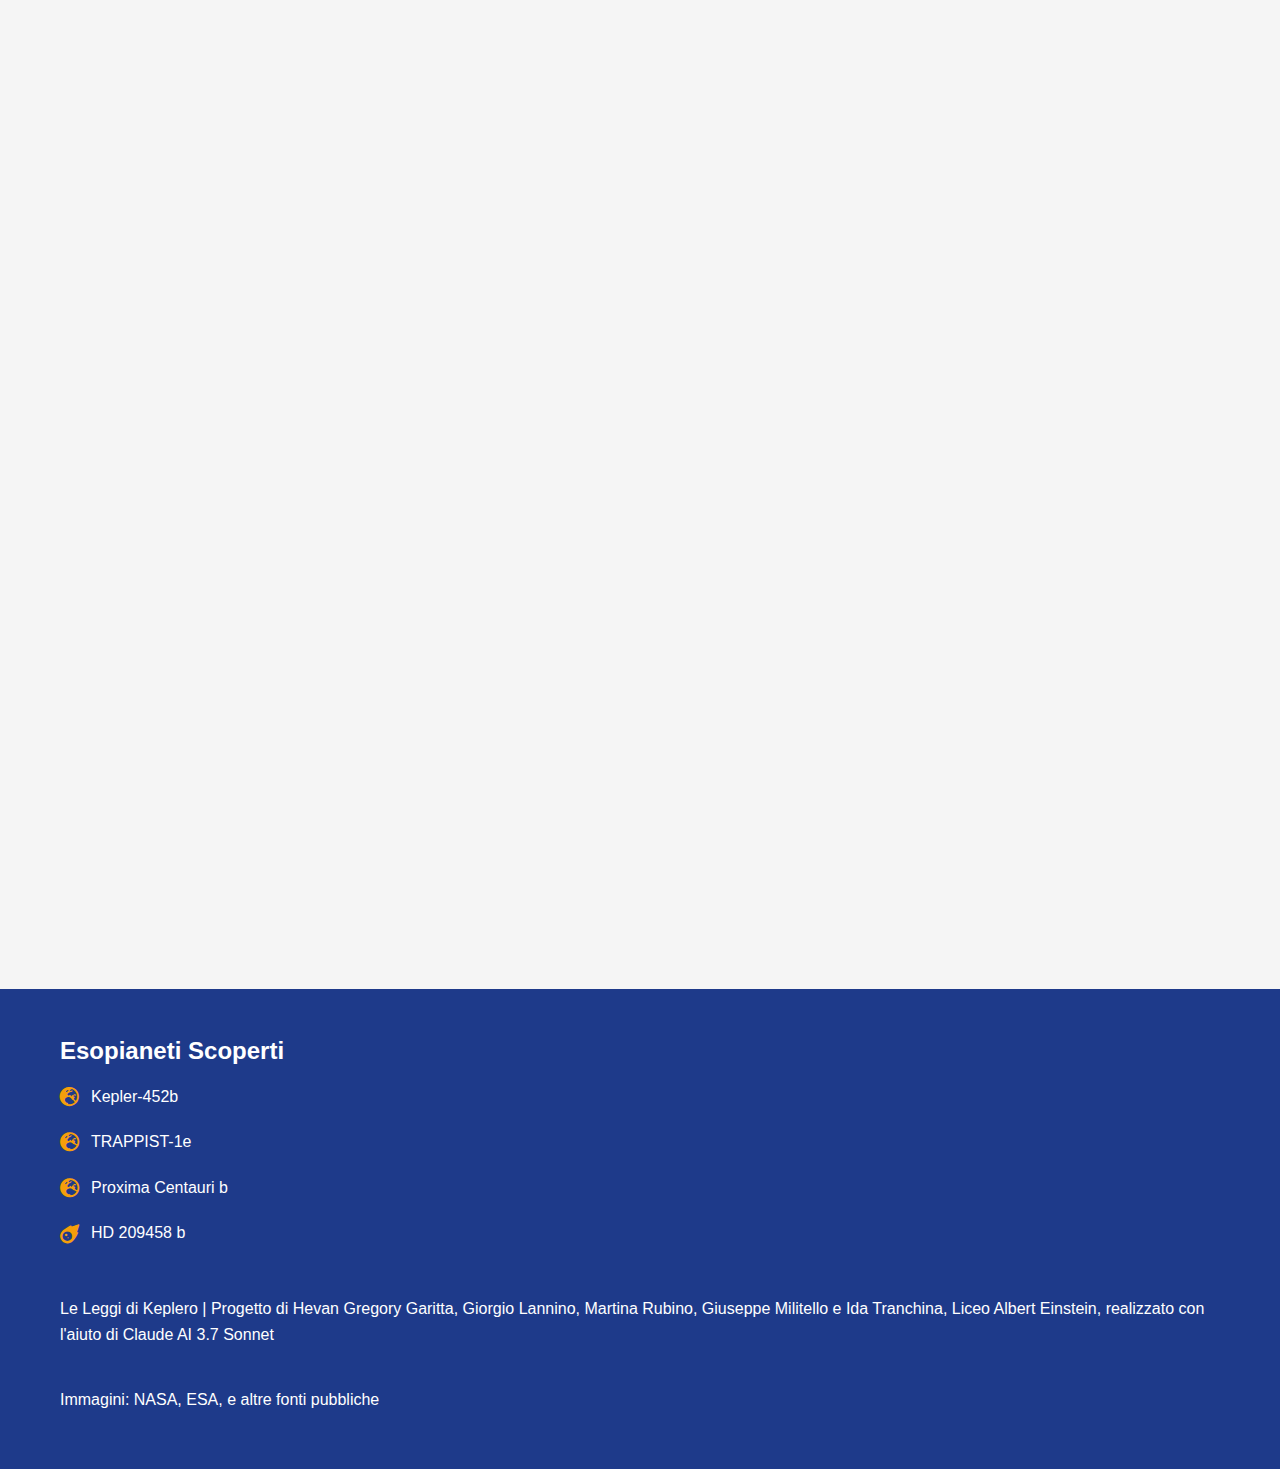
==== commit c4257239: "Update index.html" ====
--- a/index.html
+++ b/index.html
@@ -230,7 +230,7 @@
                         <li><i class="fas fa-meteor"></i> <a href="https://exoplanets.nasa.gov/exoplanet-catalog/7020/hd-209458-b/" target="_blank">HD 209458 b</a></li>
                     </ul>
                 </div>
-                <p>Le Leggi di Keplero | Progetto di Hevan Gregory Garitta, Giorgio Lannino, Martina Rubino, Giuseppe Militello e Ida Tranchina, 3i del Liceo Albert Einstein, realizzato con l'aiuto di Claude AI 3.7 Sonnet</p>
+                <p>Le Leggi di Keplero | Progetto di Hevan Gregory Garitta, Giorgio Lannino, Martina Rubino, Giuseppe Militello e Ida Tranchina, Liceo Albert Einstein, realizzato con l'aiuto di Claude AI 3.7 Sonnet</p>
                 <p>Immagini: NASA, ESA, e altre fonti pubbliche</p>
             </div>
         </div>
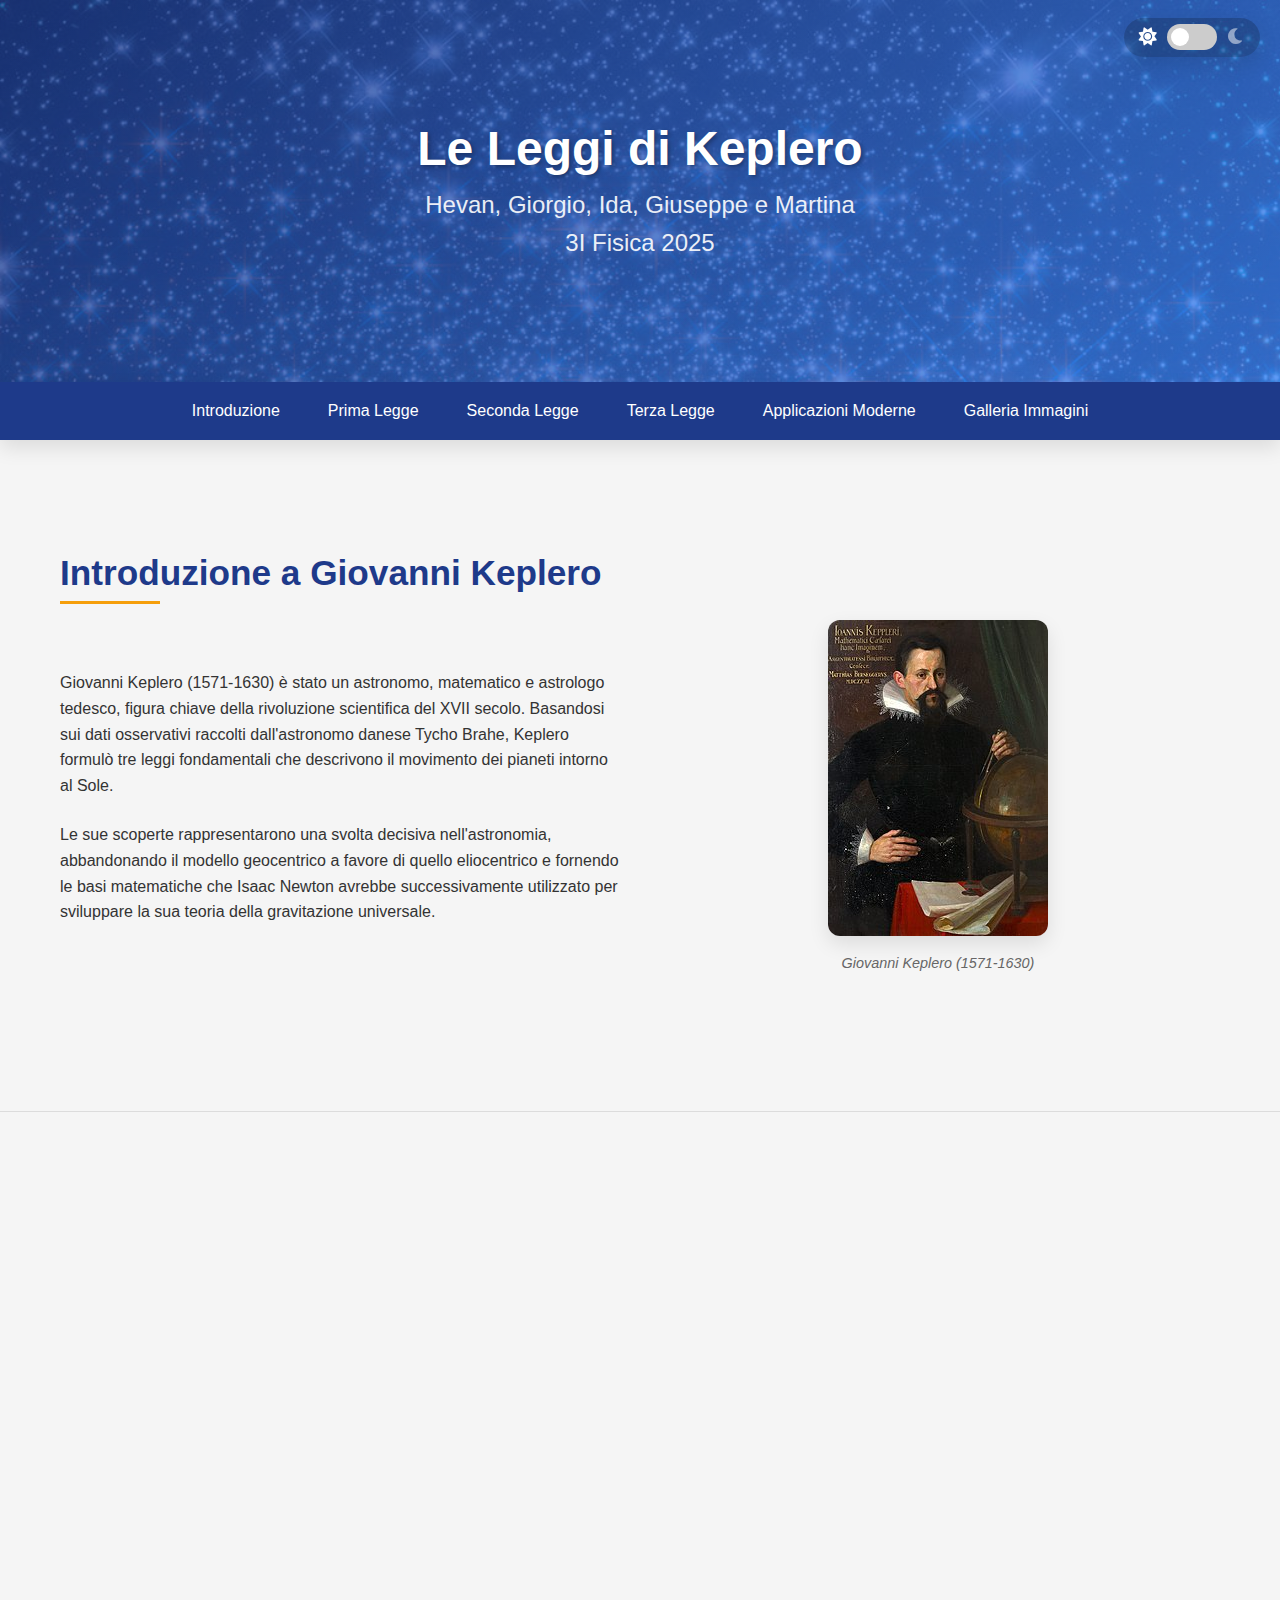
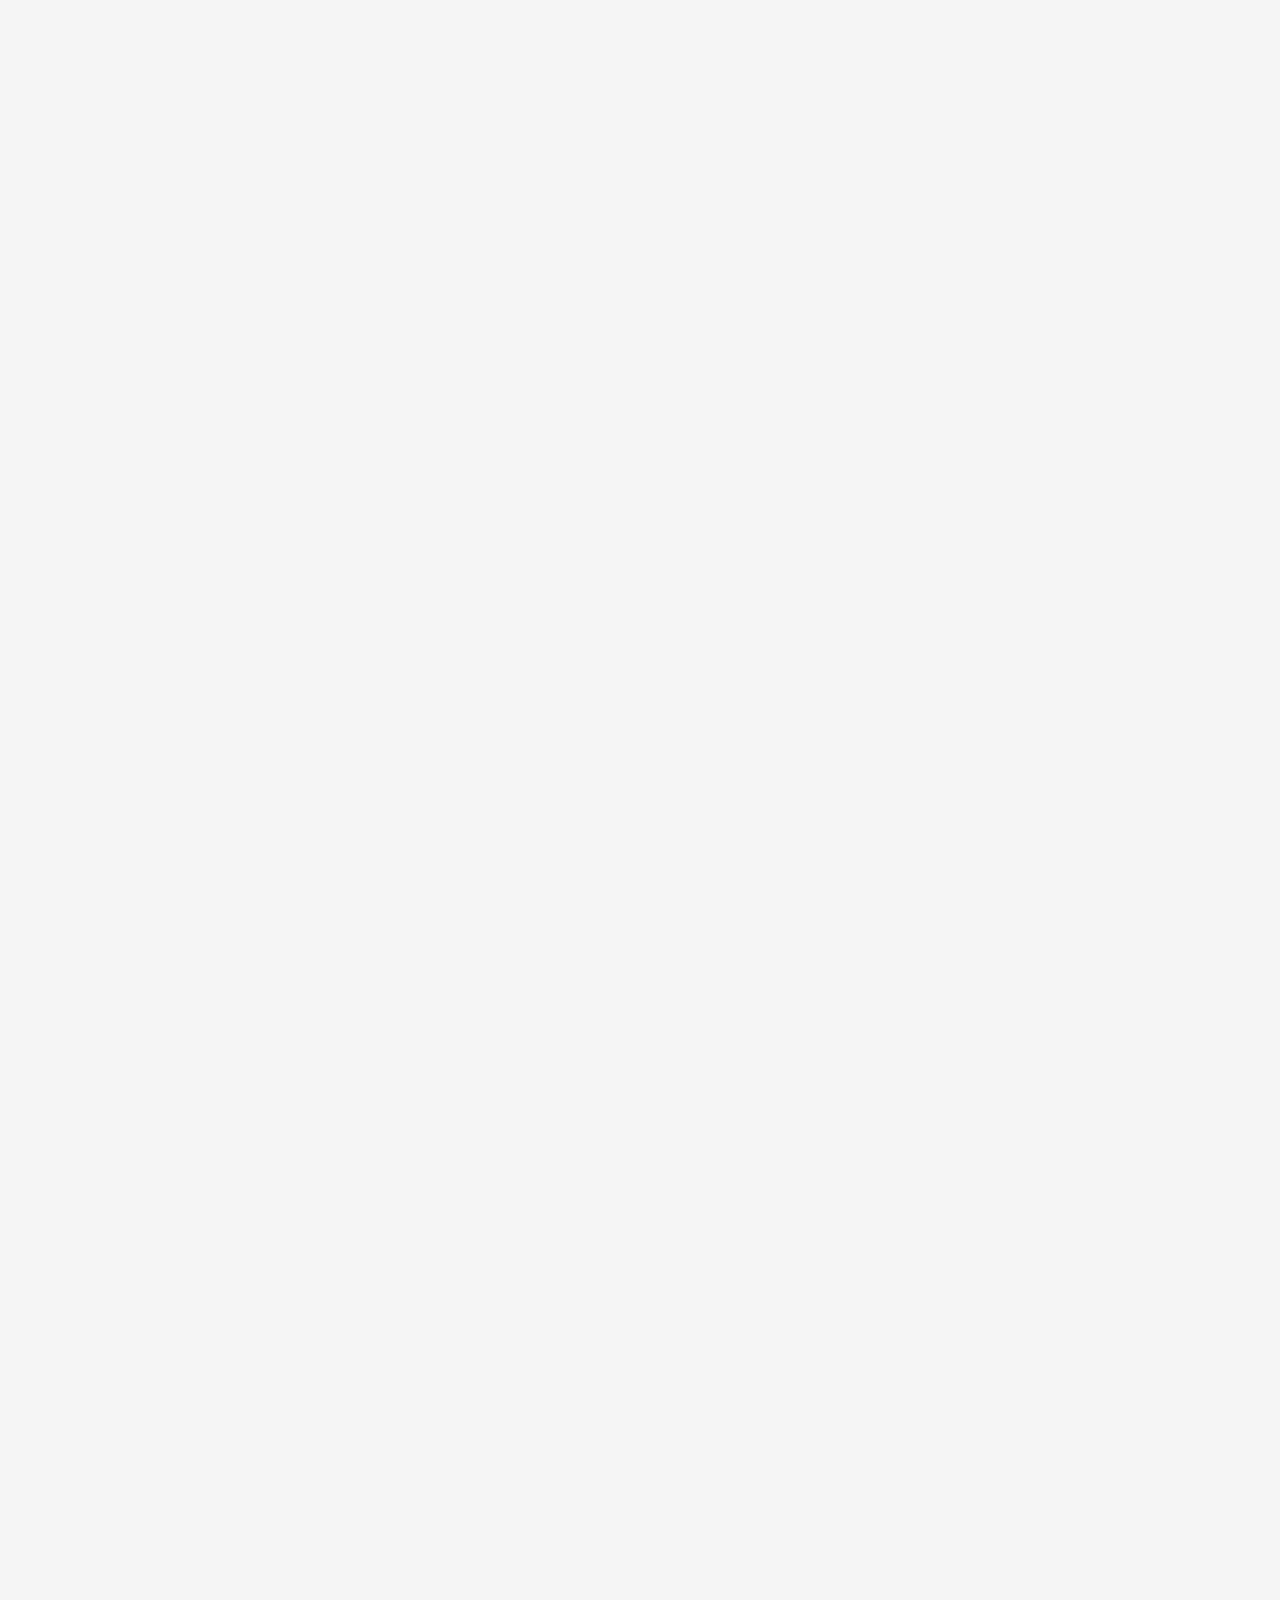
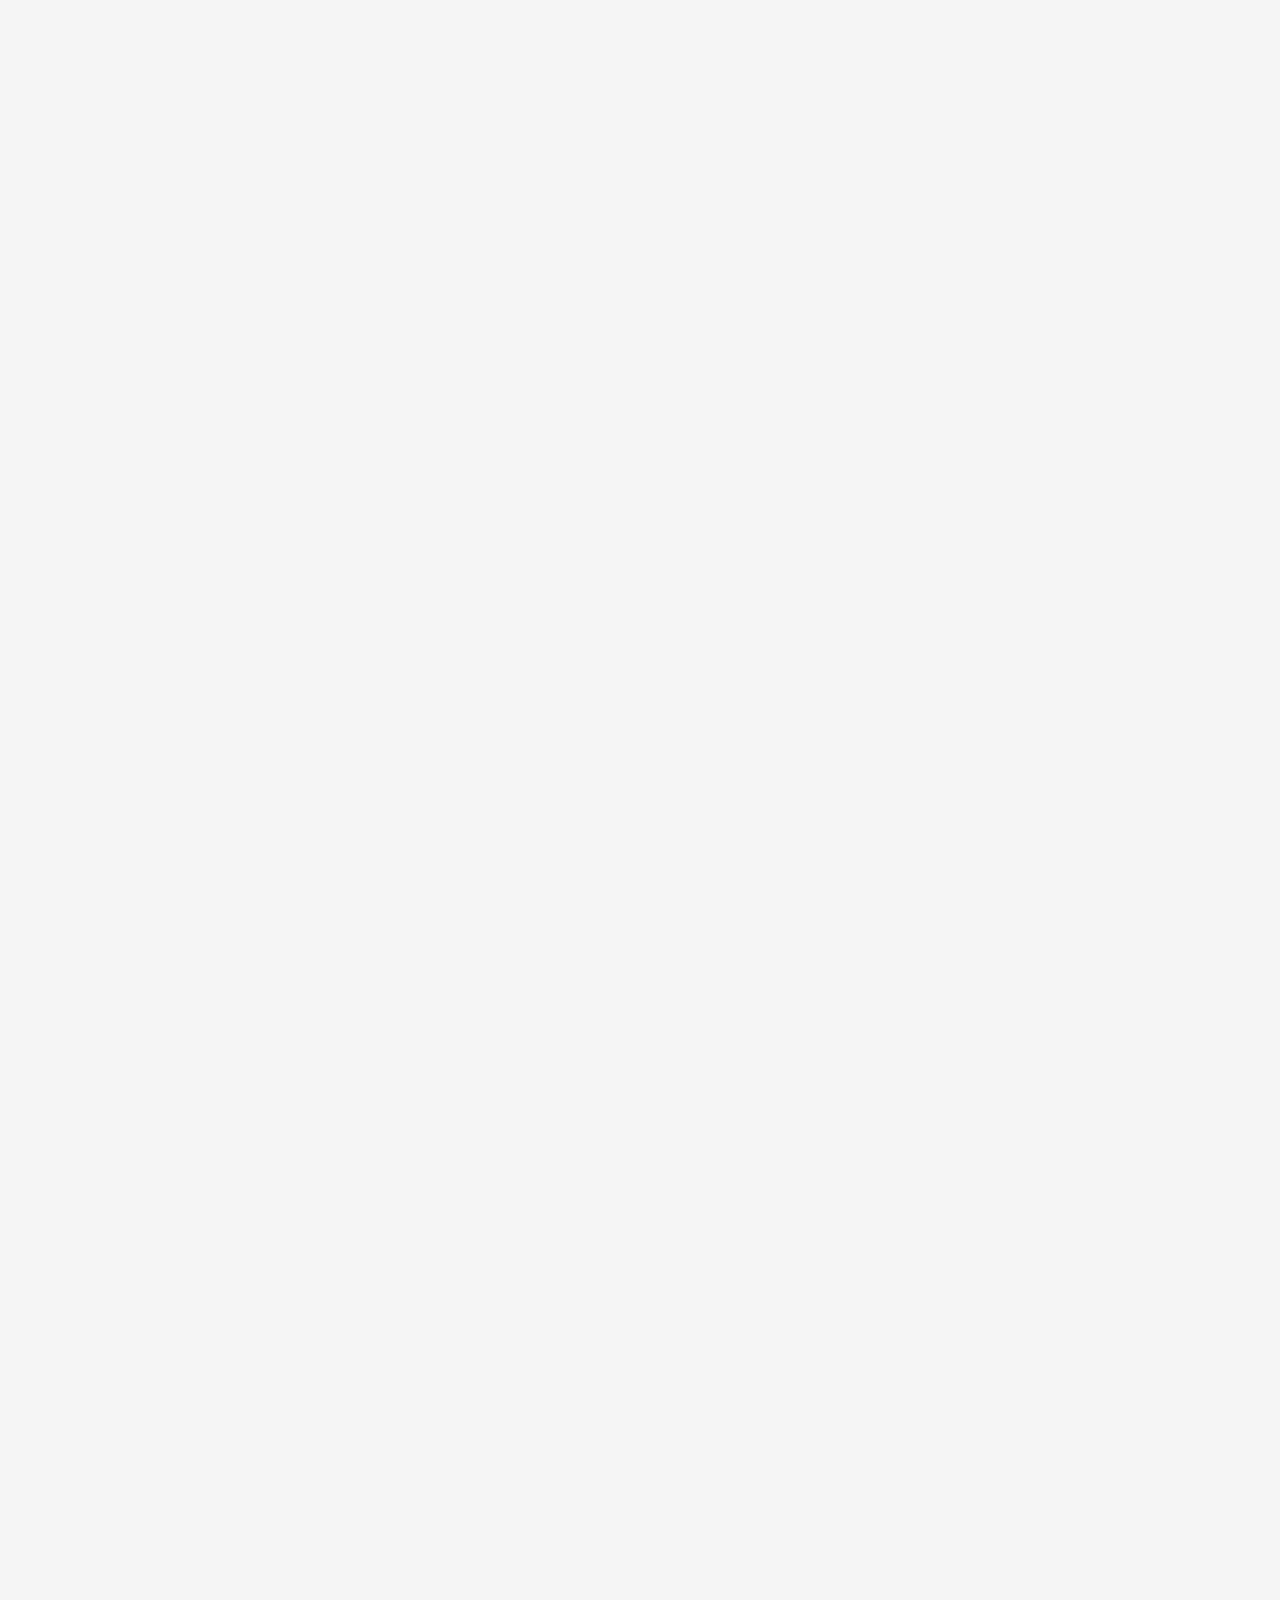
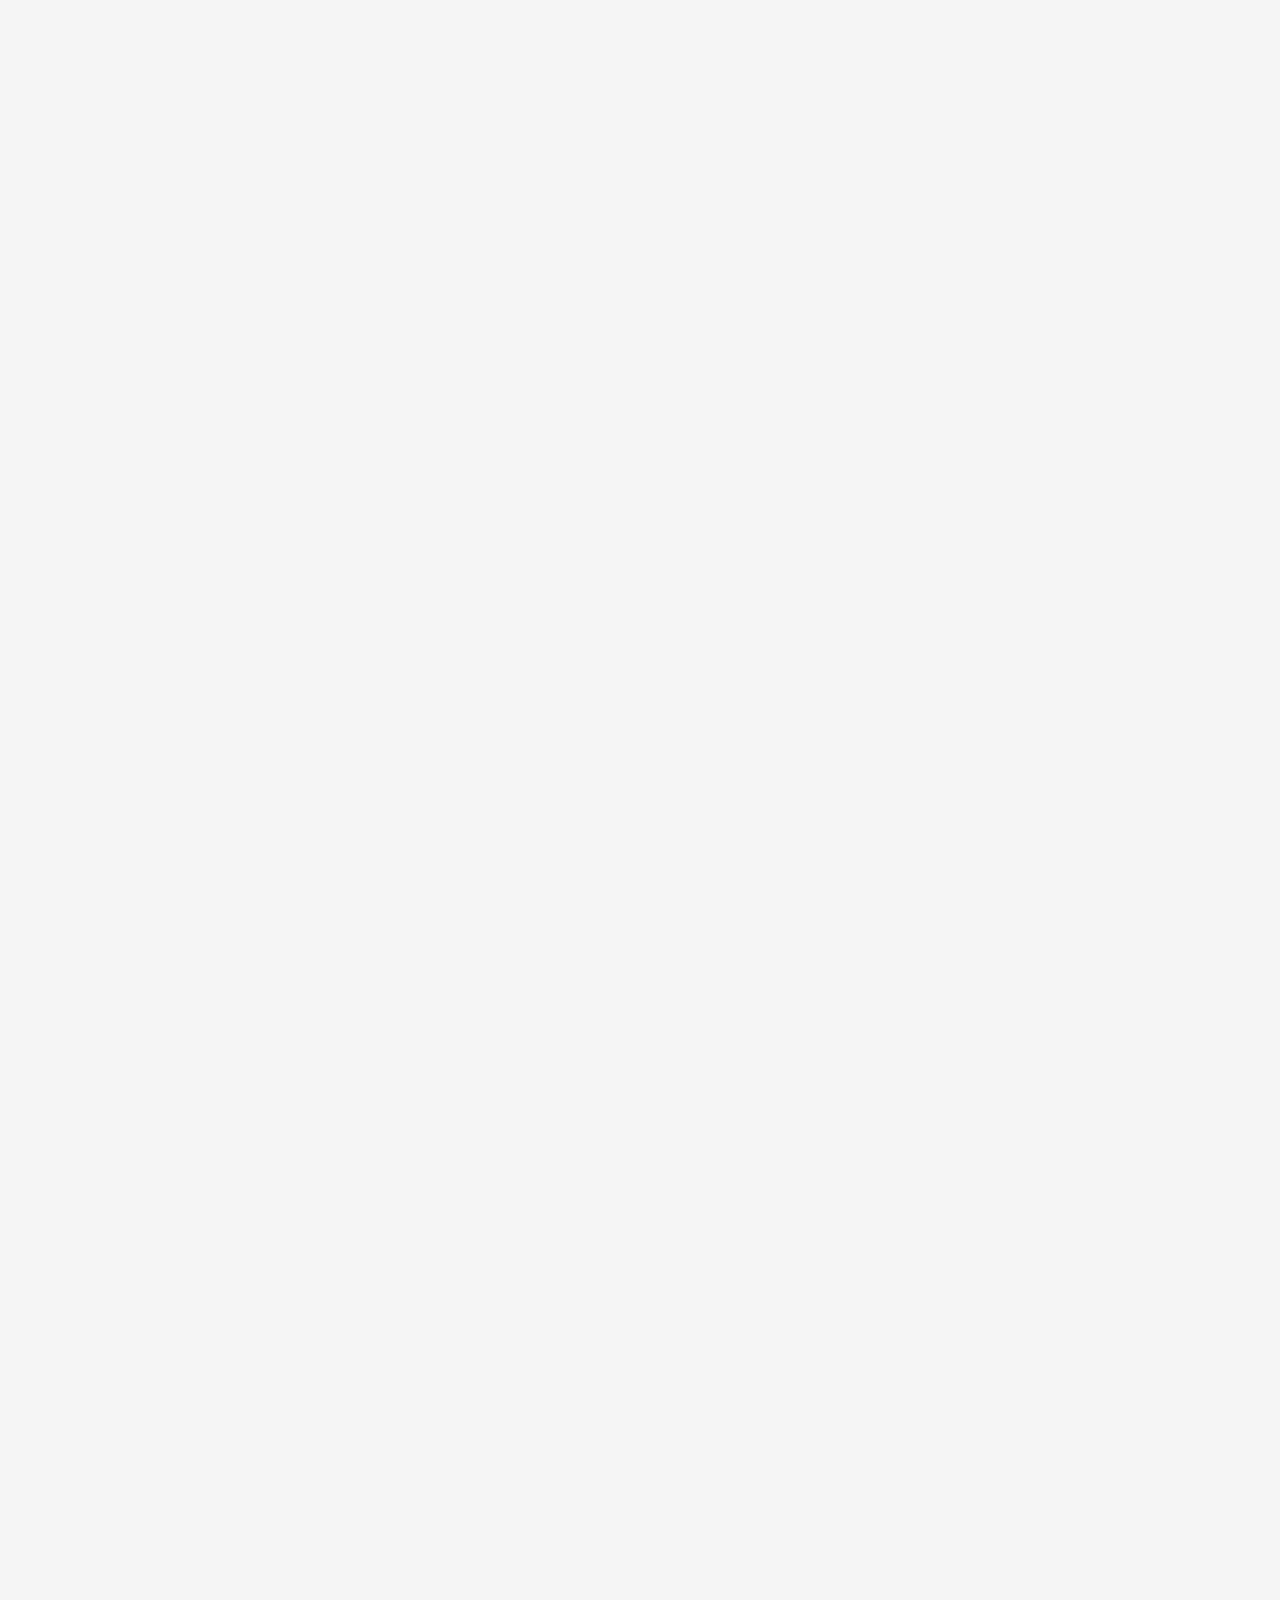
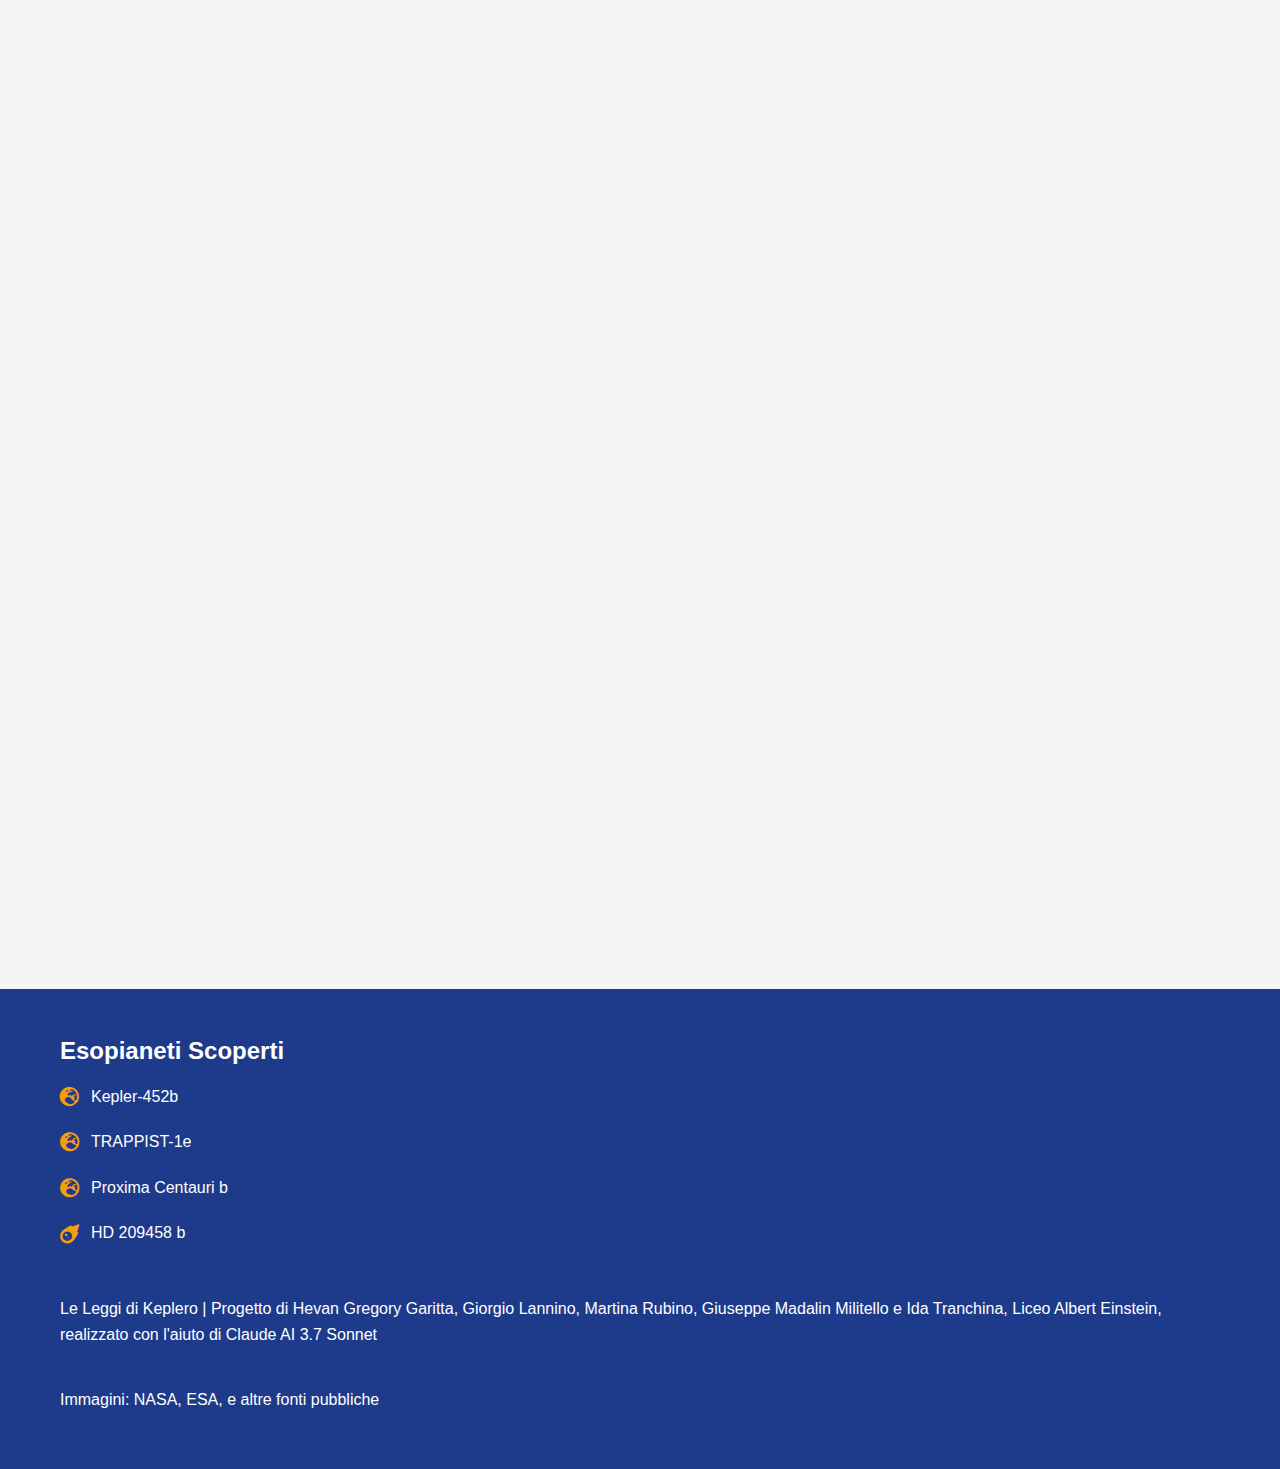
==== commit b7da8f59: "Update index.html" ====
--- a/index.html
+++ b/index.html
@@ -230,7 +230,7 @@
                         <li><i class="fas fa-meteor"></i> <a href="https://exoplanets.nasa.gov/exoplanet-catalog/7020/hd-209458-b/" target="_blank">HD 209458 b</a></li>
                     </ul>
                 </div>
-                <p>Le Leggi di Keplero | Progetto di Hevan Gregory Garitta, Giorgio Lannino, Martina Rubino, Giuseppe Militello e Ida Tranchina, Liceo Albert Einstein, realizzato con l'aiuto di Claude AI 3.7 Sonnet</p>
+                <p>Le Leggi di Keplero | Progetto di Hevan Gregory Garitta, Giorgio Lannino, Martina Rubino, Giuseppe Madalin Militello e Ida Tranchina, Liceo Albert Einstein, realizzato con l'aiuto di Claude AI 3.7 Sonnet</p>
                 <p>Immagini: NASA, ESA, e altre fonti pubbliche</p>
             </div>
         </div>
